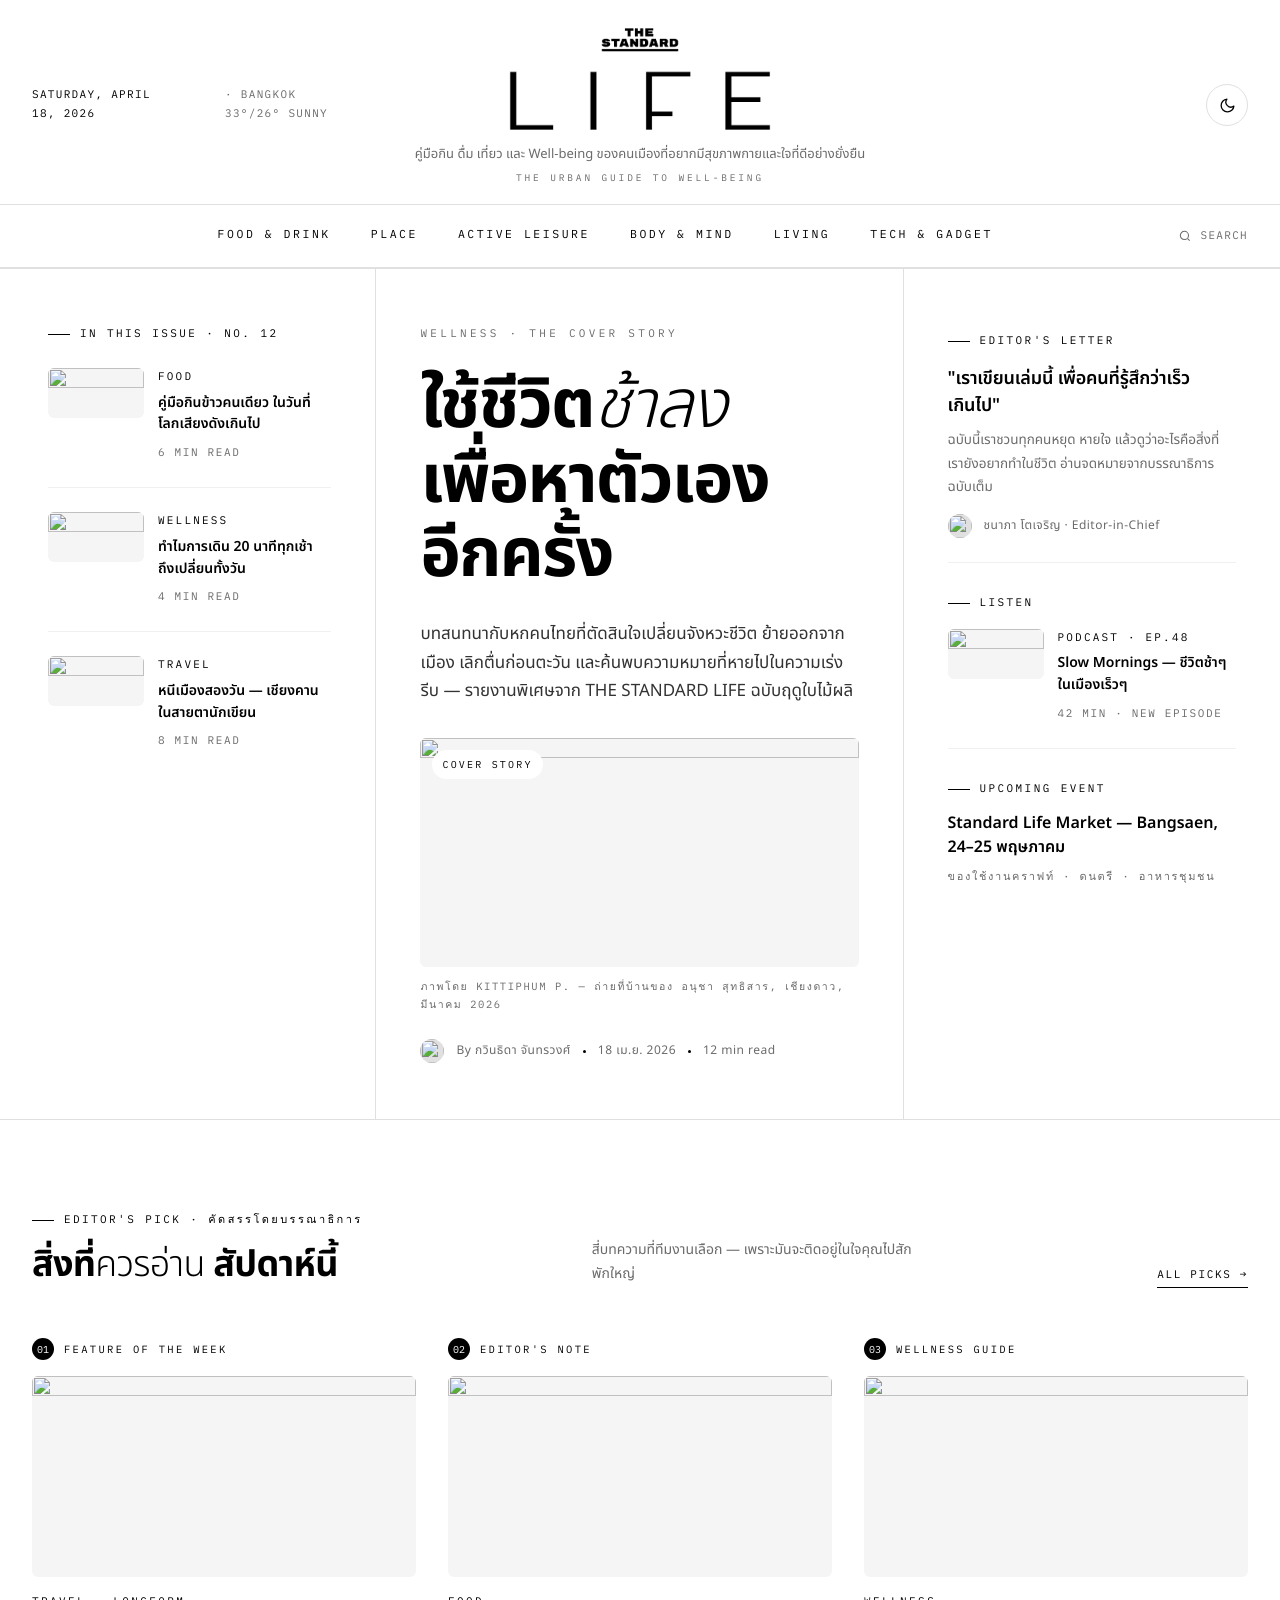
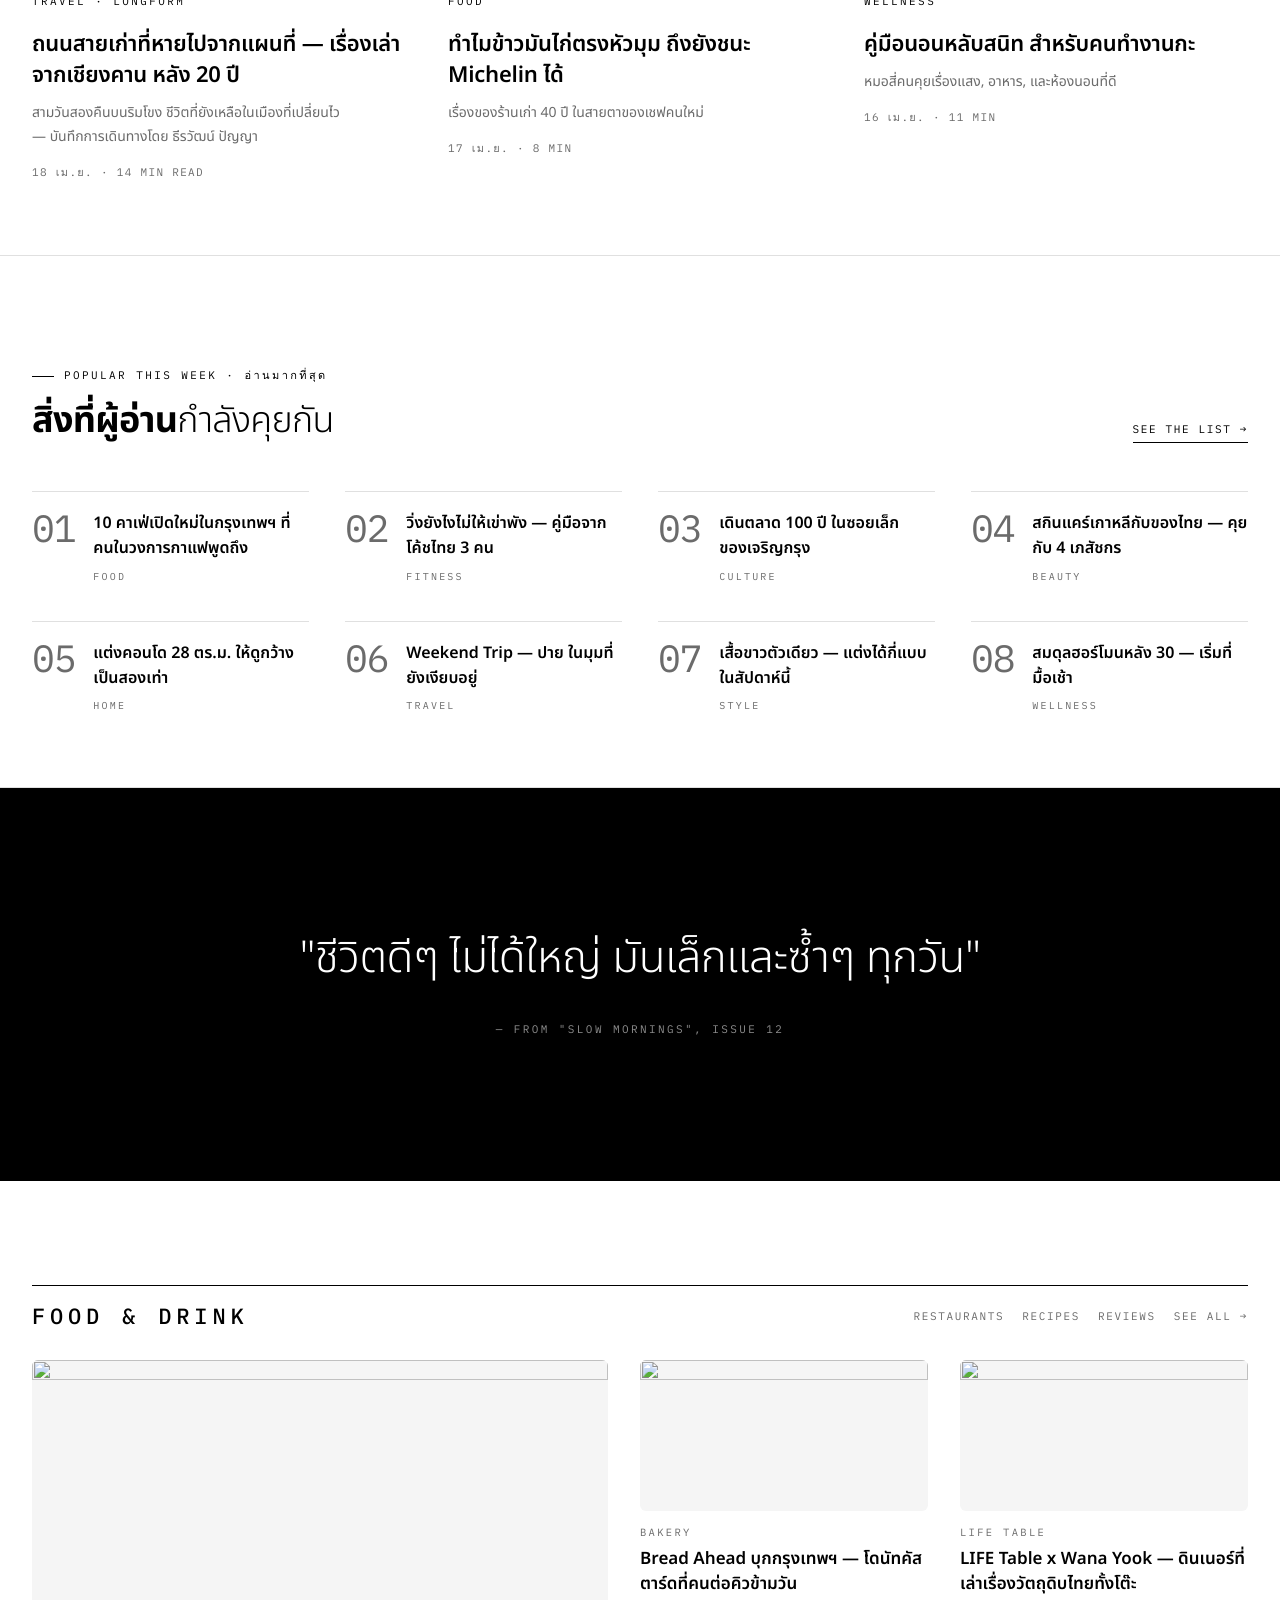
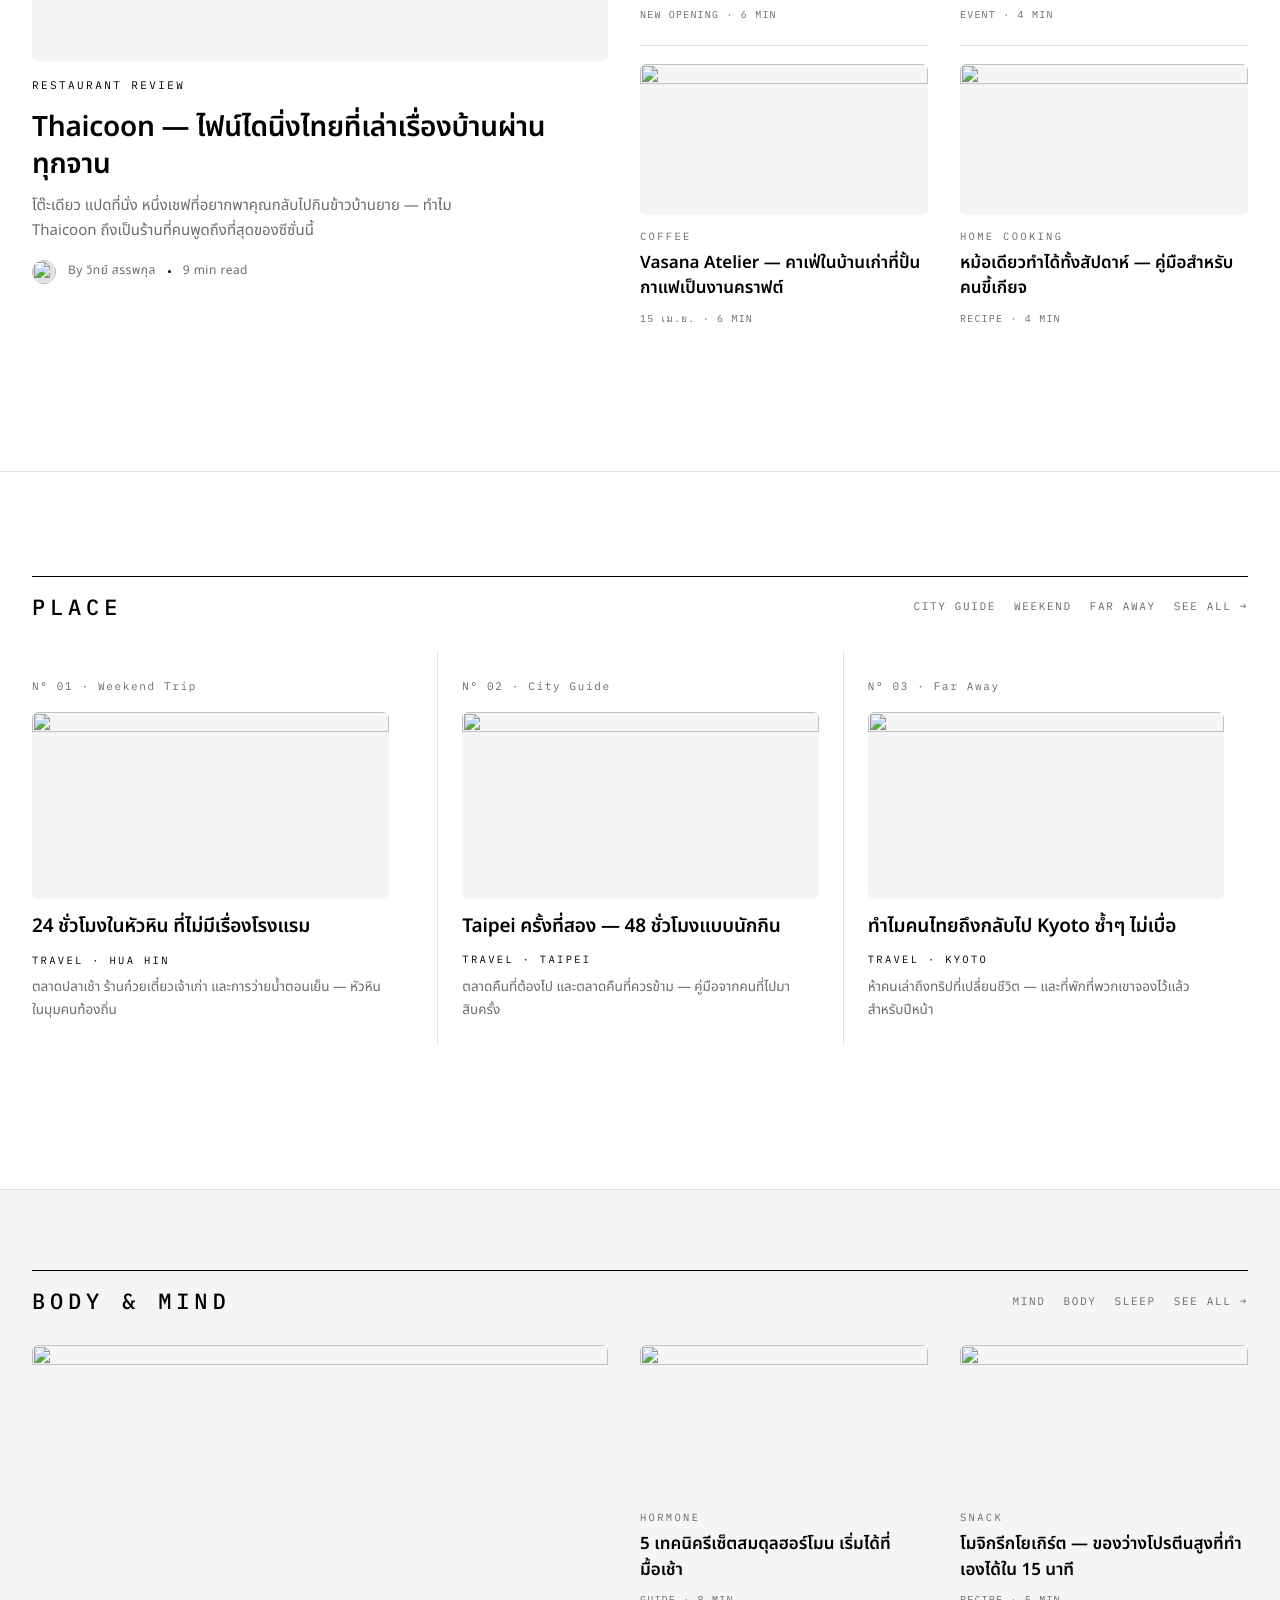
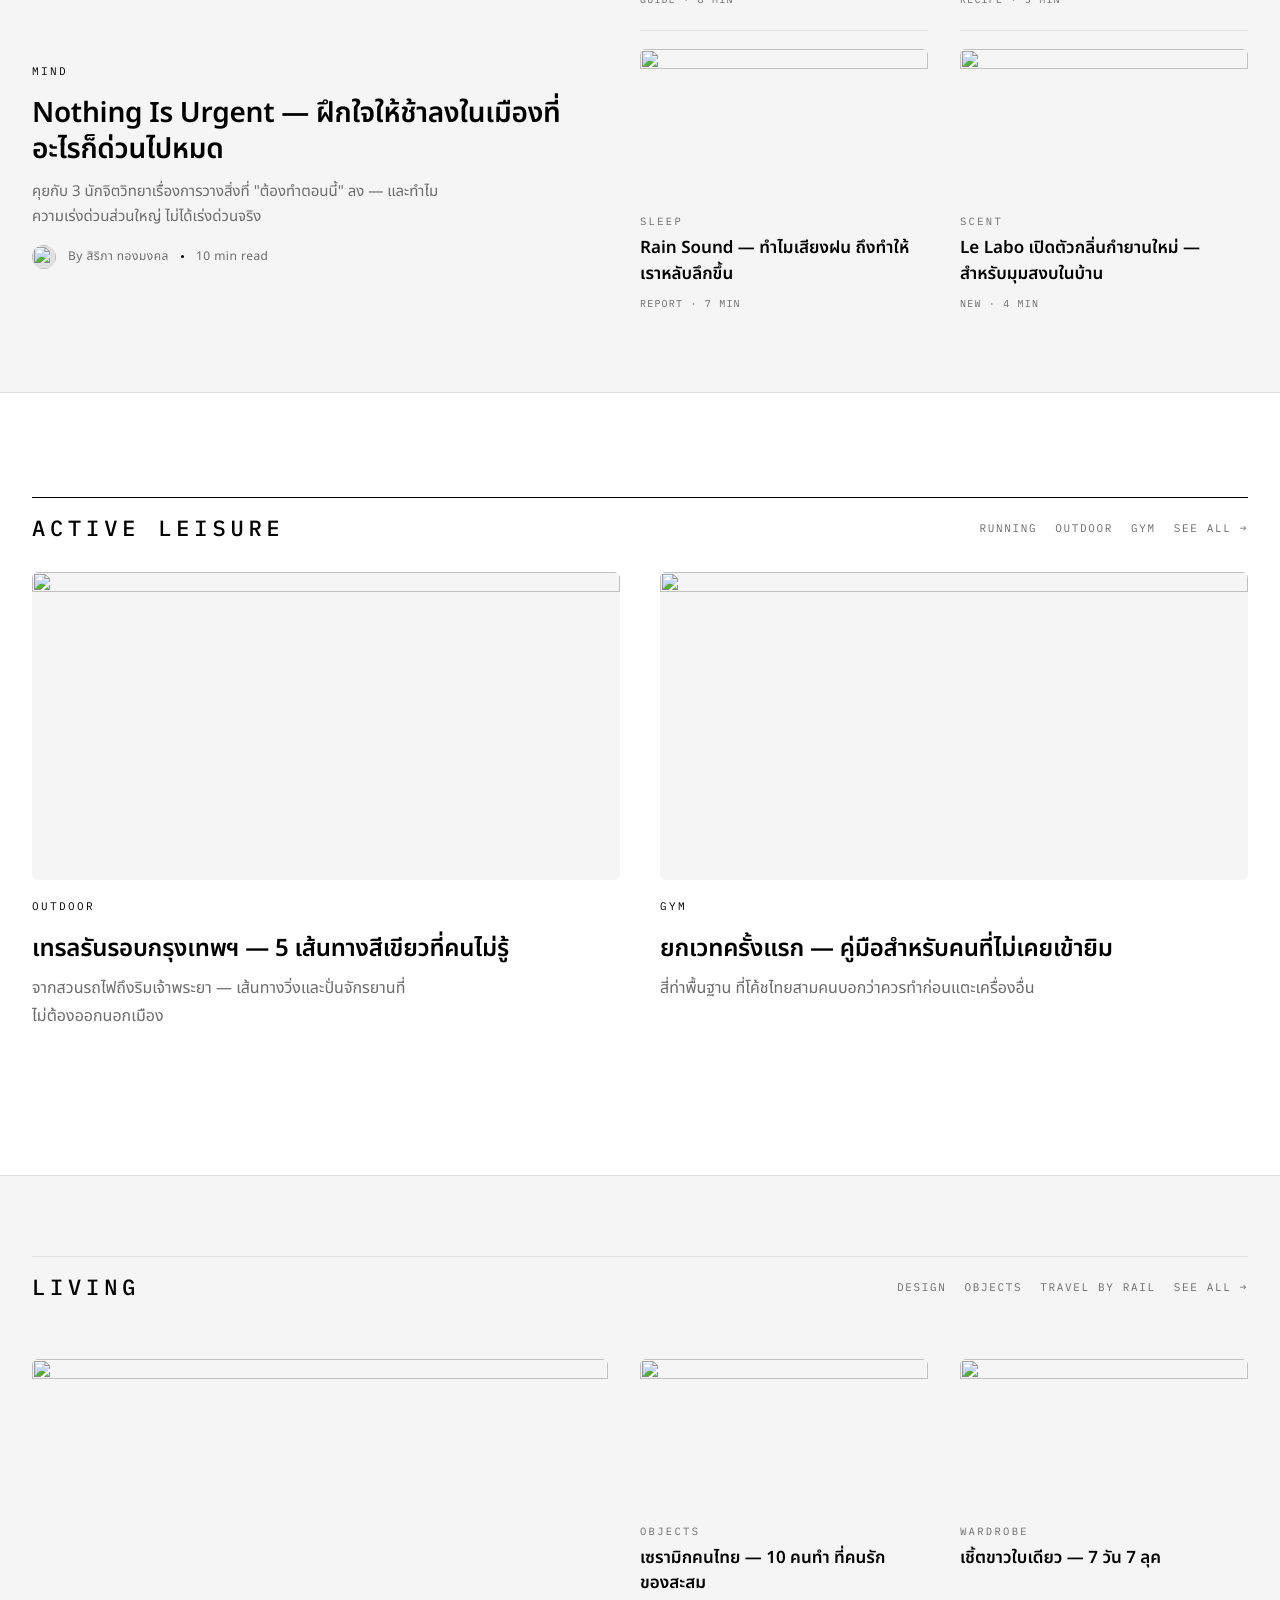
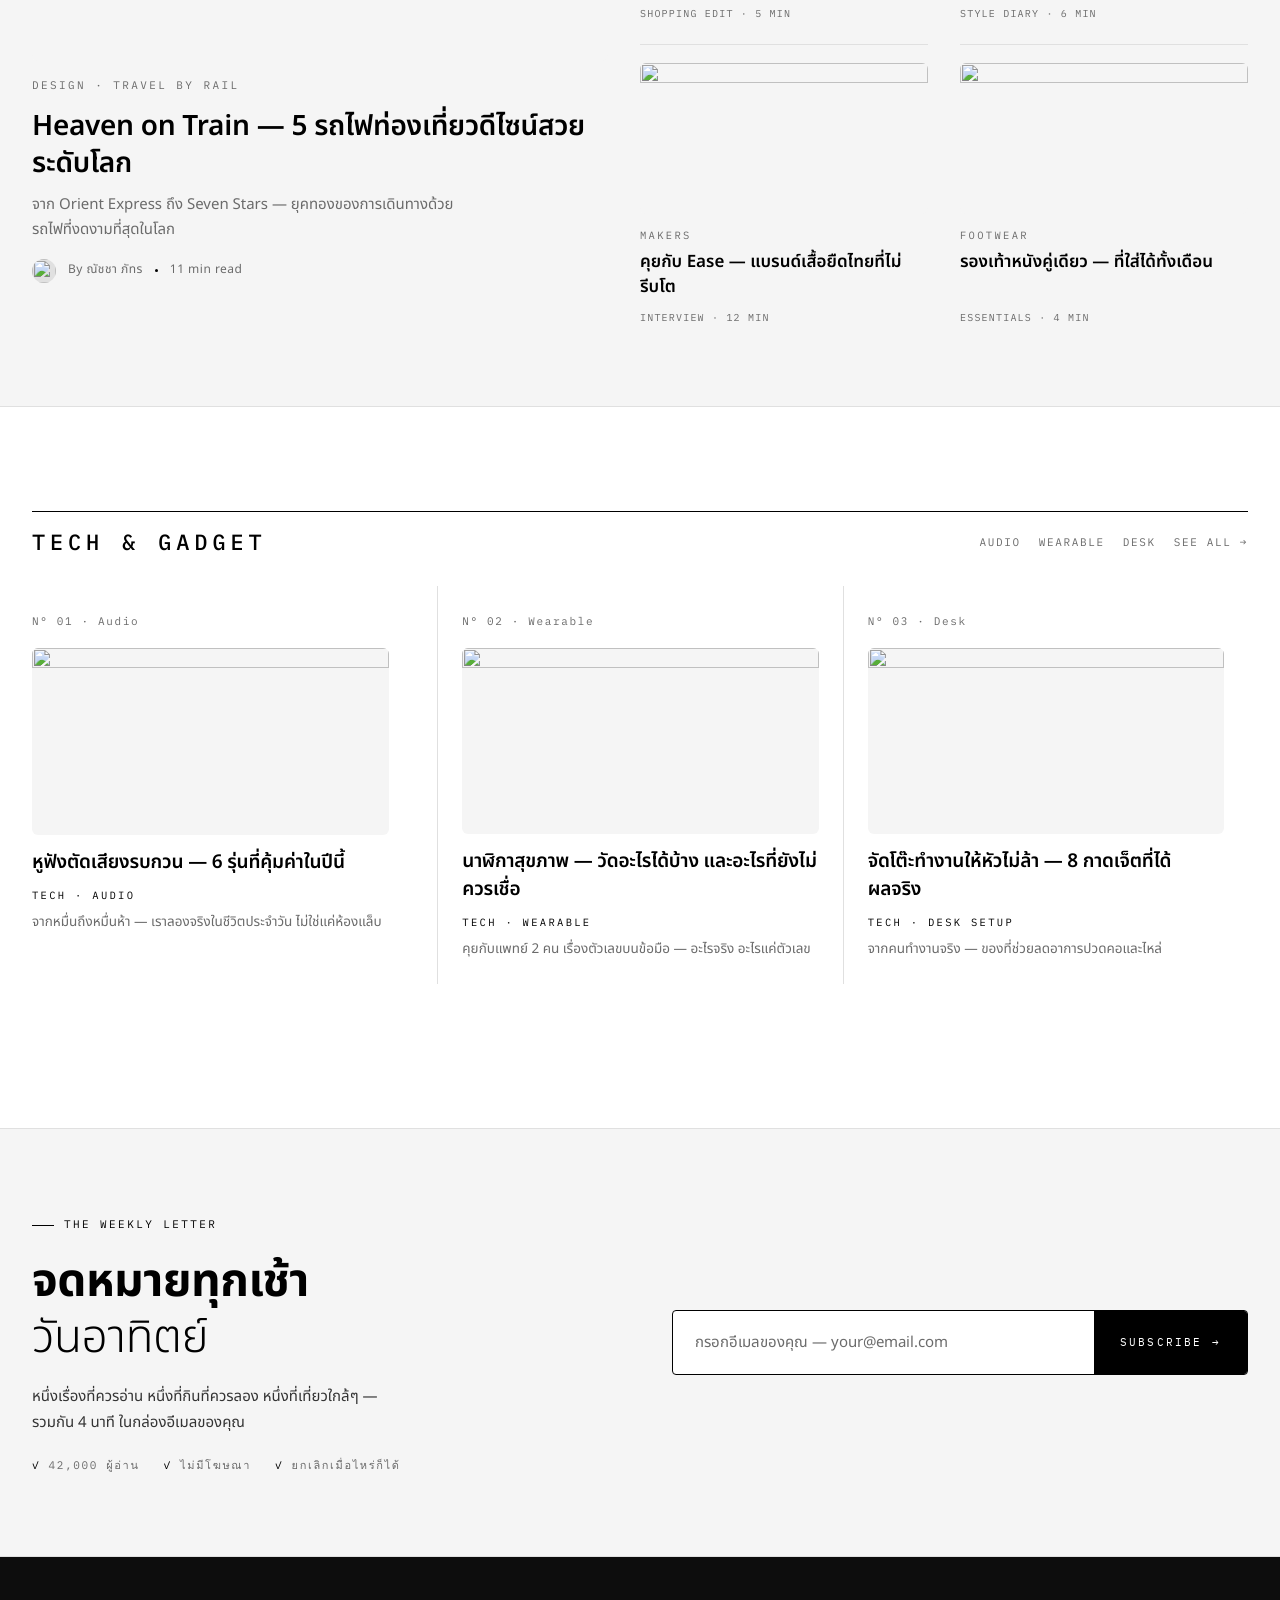
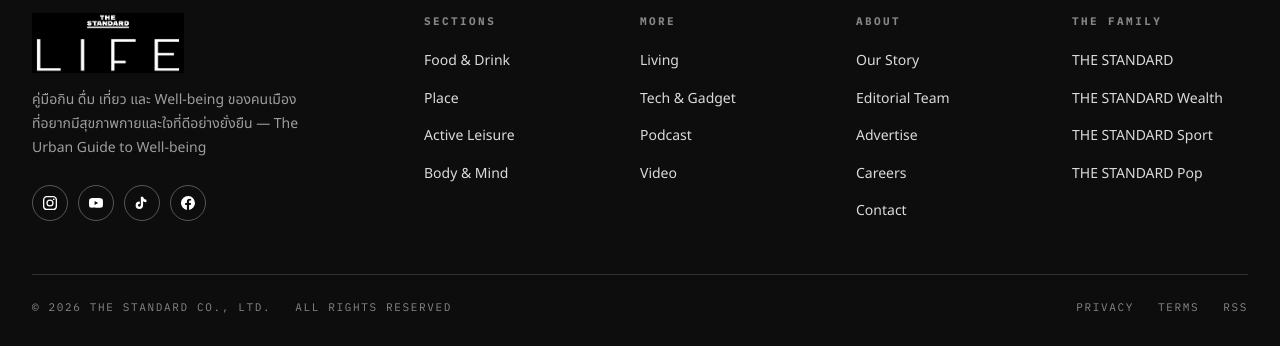
==== index.html @ 4f598ec7 "Fix LIVING section width: remove doubled horizontal padding The LIVING row is wrapped in .dark-row, " ====
<!doctype html>
<html lang="th">
<head>
<meta charset="utf-8" />
<title>THE STANDARD LIFE</title>
<meta name="viewport" content="width=device-width, initial-scale=1" />
<meta name="color-scheme" content="light dark">
<link rel="preconnect" href="https://fonts.googleapis.com">
<link rel="preconnect" href="https://fonts.gstatic.com" crossorigin>
<link href="https://fonts.googleapis.com/css2?family=Fraunces:ital,opsz,wght@0,9..144,300..900;1,9..144,300..900&family=Noto+Serif+Thai:wght@300;400;500;600;700&family=Noto+Sans+Thai:wght@300;400;500;600;700&family=IBM+Plex+Mono:wght@400;500&display=swap" rel="stylesheet">
<style>
  :root{
    --ink:#000000;
    --paper:#ffffff;
    --cream:#f5f5f5;
    --stone:#ebebeb;
    --muted:#6b6b6b;
    --body:#333333;
    --line:#e0e0e0;
    --line-soft:#f0f0f0;
    --line-strong:#000000;
    --accent:#000000;
    --inverse-bg:#000000;
    --inverse-fg:#ffffff;
    --dark-section-bg:#0d0d0d;
    --dark-section-fg:#f5f5f5;
    --hot:#cc3b18;
    --r:6px;
    --cover: 1200 / 628;
    --serif:'Fraunces','Georgia',serif;
    --serif-th:'Noto Serif Thai','Georgia',serif;
    --sans:'Noto Sans Thai',system-ui,-apple-system,sans-serif;
    --mono:'IBM Plex Mono',ui-monospace,monospace;
  }
  html[data-theme="dark"]{
    --ink:#f5f5f5;
    --paper:#0a0a0a;
    --cream:#141414;
    --stone:#1e1e1e;
    --muted:#888888;
    --body:#cccccc;
    --line:#242424;
    --line-soft:#1a1a1a;
    --line-strong:#f5f5f5;
    --accent:#f5f5f5;
    --inverse-bg:#f5f5f5;
    --inverse-fg:#0a0a0a;
    --dark-section-bg:#141414;
    --dark-section-fg:#f5f5f5;
  }
  *{box-sizing:border-box; margin:0; padding:0;}
  html,body{background:var(--paper); color:var(--ink); font-family:var(--sans); font-size:16px; line-height:1.72; -webkit-font-smoothing:antialiased; text-rendering:geometricPrecision; text-wrap:pretty;}
  img{display:block; max-width:100%;}
  a{color:inherit; text-decoration:none;}
  button{font:inherit; background:none; border:0; cursor:pointer; color:inherit;}

  .wrap{max-width:1400px; margin:0 auto; padding:0 40px;}

  /* ---------- TICKER (hidden in minimal mode) ---------- */
  .ticker{display:none;}
  .ticker-inner{display:flex; gap:48px; padding:10px 40px; white-space:nowrap; animation:tick 50s linear infinite; width:max-content;}
  .ticker-inner span{display:inline-flex; gap:12px; align-items:center;}
  .ticker-inner span::before{content:""; width:4px; height:4px; background:var(--inverse-fg); border-radius:50%; display:inline-block;}
  .ticker-inner .live::before{background:var(--hot); box-shadow:0 0 0 3px rgba(230,68,21,.25);}
  @keyframes tick{ to{ transform:translateX(-50%);} }

  /* ---------- MASTHEAD ---------- */
  .masthead{border-bottom:1px solid var(--line); position:relative;}
  .masthead-top{display:grid; grid-template-columns:1fr auto 1fr; align-items:center; padding:28px 48px 22px; gap:24px;}
  .mh-left, .mh-right{display:flex; align-items:center; gap:20px;}
  .mh-right{justify-content:flex-end;}
  .mh-date{font-family:var(--mono); font-size:11px; letter-spacing:.12em; text-transform:uppercase; color:var(--ink);}
  .mh-weather{font-family:var(--mono); font-size:11px; letter-spacing:.12em; text-transform:uppercase; color:var(--muted);}
  .pill-sub{border:1px solid var(--ink); padding:6px 14px; font-family:var(--mono); font-size:11px; letter-spacing:.14em; text-transform:uppercase; border-radius:999px; background:var(--ink); color:var(--paper);}
  .mh-link{font-family:var(--mono); font-size:11px; letter-spacing:.12em; text-transform:uppercase;}

  /* theme toggle */
  .theme-toggle{flex:none; width:42px; height:42px; border:1px solid var(--line); border-radius:50%; display:inline-grid; place-items:center; background:transparent; color:var(--ink); cursor:pointer; transition:background .2s, color .2s, border-color .2s;}
  .theme-toggle:hover{background:var(--ink); color:var(--paper); border-color:var(--ink);}
  .theme-toggle svg{width:17px; height:17px;}
  .theme-toggle .sun{display:none;}
  html[data-theme="dark"] .theme-toggle .sun{display:block;}
  html[data-theme="dark"] .theme-toggle .moon{display:none;}

  /* hamburger (mobile) */
  .hamburger{display:none; flex:none; width:42px; height:42px; border:1px solid var(--line); border-radius:50%; place-items:center; background:transparent; color:var(--ink); cursor:pointer;}
  .hamburger svg{width:18px; height:18px;}
  .nav-hamburger-wrap{display:none;}

  /* ---------- BRAND WORDMARK ---------- */
  .logo{display:flex; flex-direction:column; align-items:center; gap:0; line-height:1; color:var(--ink);}
  .logo-img{height:clamp(72px, 9vw, 110px); width:auto; display:block;}
  html[data-theme="dark"] .logo-img{filter:invert(1);}
  .logo-sub{text-align:center; margin-top:10px; max-width:50ch;}
  .logo-sub .th{font-family:var(--sans); font-weight:400; font-size:13px; line-height:1.6; color:var(--muted); display:block;}
  .logo-sub .en{font-family:var(--mono); font-size:9.5px; letter-spacing:.3em; text-transform:uppercase; color:var(--muted); display:block; margin-top:5px;}

  /* nav */
  .nav{display:flex; justify-content:center; align-items:stretch; border-top:1px solid var(--line); border-bottom:1px solid var(--line); padding:0 48px; overflow-x:auto; scrollbar-width:none; position:sticky; top:0; z-index:100; background:var(--paper); backdrop-filter:blur(12px); -webkit-backdrop-filter:blur(12px); transition:box-shadow .25s;}
  .nav.scrolled{box-shadow:0 2px 16px rgba(0,0,0,.07);}
  .nav::-webkit-scrollbar{display:none;}
  .nav ul{list-style:none; display:flex; gap:0; justify-content:center; flex:1;}
  .nav li a{display:block; padding:20px 20px; font-family:var(--mono); font-weight:400; font-size:11.5px; letter-spacing:.22em; text-transform:uppercase; position:relative; white-space:nowrap; transition:opacity .2s; border-bottom:2px solid transparent;}
  .nav li a:hover{opacity:.5; border-bottom-color:var(--ink);}
  .nav-meta{display:flex; align-items:center; gap:18px; color:var(--muted); font-family:var(--mono); font-size:11px; letter-spacing:.12em; text-transform:uppercase; white-space:nowrap;}
  .nav-meta .search{display:inline-flex; align-items:center; gap:8px; cursor:pointer;}
  .nav-meta .search svg{width:14px; height:14px;}

  /* ---------- KICKER (section label) ---------- */
  .kicker{font-family:var(--mono); font-size:11px; letter-spacing:.22em; text-transform:uppercase; color:var(--ink); display:inline-flex; align-items:center; gap:10px;}
  .kicker::before{content:""; width:22px; height:1px; background:var(--ink);}
  .kicker.no-line::before{display:none;}

  .eyebrow{font-family:var(--mono); font-size:11px; letter-spacing:.2em; text-transform:uppercase; color:var(--ink);}

  /* ---------- HERO ---------- */
  .hero{display:grid; grid-template-columns: 1fr 1.4fr 1fr; gap:0; border-bottom:1px solid var(--line);}
  .hero > *{padding:56px 44px; border-right:1px solid var(--line);}
  .hero > *:last-child{border-right:0;}
  .hero > *:first-child{padding-left:48px;}

  .hero-side{display:flex; flex-direction:column; gap:24px;}
  .hero-side h4{font-family:var(--sans); font-weight:700; font-size:18px; line-height:1.45; letter-spacing:-.01em;}
  .hero-side h4 a:hover{ text-decoration:underline; text-decoration-thickness:1px; text-underline-offset:4px;}
  .hero-side .meta{font-family:var(--mono); font-size:11px; letter-spacing:.15em; text-transform:uppercase; color:var(--muted);}
  .hero-side .small-card{display:grid; grid-template-columns:96px 1fr; gap:14px; align-items:flex-start;}
  .hero-side .small-card img{width:96px; aspect-ratio:var(--cover); object-fit:cover; background:var(--cream); filter:grayscale(.05); border-radius:var(--r);}
  .hero-side .small-card > div{display:flex; flex-direction:column;}
  .hero-side .small-card h5{font-family:var(--sans); font-weight:600; font-size:14px; line-height:1.55;}
  .hero-side hr{border:0; border-top:1px solid var(--line-soft); margin:0;}

  .hero-main{display:flex; flex-direction:column; gap:26px;}
  .hero-main .cat{font-family:var(--mono); font-size:11px; letter-spacing:.3em; text-transform:uppercase; color:var(--muted);}
  .hero-main h1{
    font-family:var(--sans); font-weight:700; font-size:clamp(44px,5.5vw,68px); line-height:1.1; letter-spacing:-.025em;
  }
  .hero-main h1 em{font-style:italic; font-weight:300;}
  .hero-main .dek{font-family:var(--sans); font-size:17px; line-height:1.68; color:var(--body); max-width:50ch;}
  .hero-main figure{margin-top:6px;}
  .hero-main figure img{aspect-ratio:var(--cover); object-fit:contain; width:100%; background:var(--cream); border-radius:var(--r);}
  .hero-main figcaption{font-family:var(--mono); font-size:10.5px; letter-spacing:.15em; text-transform:uppercase; color:var(--muted); margin-top:10px;}
  .byline{display:flex; align-items:center; gap:12px; font-family:var(--sans); font-size:12px; letter-spacing:.04em; text-transform:none; color:var(--muted); flex-wrap:wrap;}
  .byline .avatar{width:24px; height:24px; border-radius:50%; background:var(--line); object-fit:cover;}
  .byline .dot{width:3px; height:3px; background:var(--ink); border-radius:50%;}

  /* ---------- SECTION HEADER ---------- */
  .section{padding:104px 0 72px; border-bottom:1px solid var(--line);}
  .section-head{display:flex; align-items:flex-end; justify-content:space-between; padding:0 48px; margin-bottom:48px; gap:40px;}
  .section-head .title{font-family:var(--sans); font-weight:700; font-size:36px; letter-spacing:-.02em; line-height:1.15;}
  .section-head .title em{font-style:normal; font-weight:300;}
  .section-head .lede{max-width:42ch; font-size:14px; color:var(--muted);}
  .section-head .more{font-family:var(--mono); font-size:11px; letter-spacing:.15em; text-transform:uppercase; border-bottom:1px solid var(--ink); padding-bottom:2px; align-self:flex-end; color:var(--ink);}

  /* ---------- EDITOR'S PICK ---------- */
  .pick{display:grid; grid-template-columns: 1fr 1fr 1fr; gap:48px; padding:0 48px;}
  .pick-card h3{font-family:var(--sans); font-weight:600; font-size:22px; line-height:1.4; letter-spacing:-.01em; margin-top:18px;}
  .pick-card .cat{font-family:var(--mono); font-size:11px; letter-spacing:.22em; text-transform:uppercase; color:var(--ink);}
  .pick-card p{color:var(--muted); font-size:14px; margin-top:10px; max-width:40ch;}
  .pick-card .meta{margin-top:14px; font-family:var(--mono); font-size:11px; letter-spacing:.12em; text-transform:uppercase; color:var(--muted);}
  .pick-card img{aspect-ratio:var(--cover); object-fit:contain; width:100%; background:var(--cream); border-radius:var(--r);}
  .pick-card.feature img{aspect-ratio:var(--cover); object-fit:contain; background:var(--cream);}
  .pick-badge{display:inline-flex; gap:10px; align-items:center; font-family:var(--mono); font-size:10.5px; letter-spacing:.22em; text-transform:uppercase; margin-bottom:16px; color:var(--ink);}
  .pick-badge .n{display:inline-grid; place-items:center; width:22px; height:22px; background:var(--ink); color:var(--paper); border-radius:50%; font-size:10px; letter-spacing:0;}

  /* ---------- POPULAR THIS WEEK ---------- */
  .popular{padding:0 48px; display:grid; grid-template-columns: repeat(4, 1fr); gap:36px 36px;}
  .pop-item{display:flex; gap:18px; align-items:flex-start; border-top:1px solid var(--line); padding-top:20px;}
  .pop-item .num{font-family:var(--mono); font-weight:400; font-size:38px; line-height:.9; letter-spacing:-.03em; color:var(--muted);}
  .pop-item h4{font-family:var(--sans); font-weight:600; font-size:16px; line-height:1.55;}
  .pop-item .cat{font-family:var(--mono); font-size:10px; letter-spacing:.22em; text-transform:uppercase; color:var(--muted); display:block; margin-top:6px;}

  /* ---------- BIG QUOTE — the single bold black moment ---------- */
  .quote{padding:140px 40px; text-align:center; background:var(--ink); color:var(--paper); border-bottom:1px solid var(--ink);}
  .quote blockquote{font-family:var(--sans); font-style:normal; font-weight:300; font-size:clamp(26px,3.8vw,44px); line-height:1.4; letter-spacing:-.01em; max-width:28ch; margin:0 auto; color:var(--paper);}
  .quote blockquote::before, .quote blockquote::after{content:'"'; color:var(--paper);}
  .quote cite{display:block; margin-top:32px; font-family:var(--mono); font-size:11px; letter-spacing:.22em; text-transform:uppercase; font-style:normal; color:var(--paper); opacity:.55;}

  /* ---------- CATEGORY ROW ---------- */
  .cat-row{padding:0 48px; margin-bottom:72px;}
  .cat-row-head{display:flex; align-items:center; justify-content:space-between; border-top:1.5px solid var(--ink); padding:20px 0 32px; gap:20px; flex-wrap:wrap;}
  .cat-row-head h2{font-family:var(--mono); font-weight:500; font-size:clamp(16px,2vw,22px); letter-spacing:.22em; line-height:1; color:var(--ink); text-transform:uppercase;}
  .cat-row-head h2 em{font-style:italic; font-weight:300;}
  .cat-row-head .cat-sub{display:flex; align-items:center; gap:18px; flex-wrap:wrap;}
  .cat-row-head .cat-sub a{font-family:var(--mono); font-size:11px; letter-spacing:.15em; text-transform:uppercase; color:var(--muted);}
  .cat-row-head .cat-sub a:hover{color:var(--ink);}

  .cat-grid{display:grid; grid-template-columns: 2fr 1fr 1fr; gap:32px; align-items:flex-start;}
  .cat-lead img{aspect-ratio:var(--cover); object-fit:contain; width:100%; background:var(--cream); border-radius:var(--r);}
  .cat-lead .cat{font-family:var(--mono); font-size:11px; letter-spacing:.22em; text-transform:uppercase; margin-top:16px; display:block;}
  .cat-lead h3{font-family:var(--sans); font-weight:600; font-size:28px; line-height:1.3; letter-spacing:-.01em; margin-top:14px;}
  .cat-lead p{font-family:var(--sans); font-size:15px; line-height:1.68; color:var(--muted); margin-top:10px; max-width:52ch;}
  .cat-lead .byline{margin-top:16px;}

  .cat-stack{display:flex; flex-direction:column; gap:22px;}
  .cat-stack .card{border-top:1px solid var(--line); padding-top:18px;}
  .cat-stack .card:first-child{border-top:0; padding-top:0;}
  .cat-stack img{aspect-ratio:var(--cover); object-fit:contain; width:100%; background:var(--cream); border-radius:var(--r);}
  .cat-stack .cat{font-family:var(--mono); font-size:10.5px; letter-spacing:.22em; text-transform:uppercase; color:var(--muted); margin-top:12px; display:block;}
  .cat-stack h4{font-family:var(--sans); font-weight:600; font-size:17px; line-height:1.5; margin-top:6px; min-height:3em;}
  .cat-stack .meta{font-family:var(--mono); font-size:10px; letter-spacing:.12em; text-transform:uppercase; color:var(--muted); margin-top:8px;}

  /* alt row: list style, Monocle-like */
  .list-grid{display:grid; grid-template-columns: repeat(3, 1fr); gap:0;}
  .list-grid .li{padding:22px 24px; border-left:1px solid var(--line);}
  .list-grid .li:first-child{border-left:0; padding-left:0; padding-right:48px;}
  .list-grid .li .idx{font-family:var(--mono); font-size:11px; letter-spacing:.15em; color:var(--muted);}
  .list-grid .li img{aspect-ratio:var(--cover); object-fit:cover; width:100%; background:var(--cream); margin-top:12px; border-radius:var(--r);}
  .list-grid .li h4{font-family:var(--sans); font-weight:600; font-size:19px; line-height:1.45; margin-top:14px; letter-spacing:-.01em;}
  .list-grid .li .cat{display:block; margin-top:10px; font-family:var(--mono); font-size:10.5px; letter-spacing:.22em; text-transform:uppercase; color:var(--ink);}
  .list-grid .li p{color:var(--muted); font-size:13.5px; margin-top:8px;}

  /* duo row (BEAUTY) */
  .duo{display:grid; grid-template-columns: 1fr 1fr; gap:40px;}
  .duo .card img{aspect-ratio:var(--cover); object-fit:contain; width:100%; background:var(--cream); border-radius:var(--r);}
  .duo .card h3{font-family:var(--sans); font-weight:600; font-size:24px; line-height:1.38; margin-top:16px; letter-spacing:-.01em;}
  .duo .card .cat{font-family:var(--mono); font-size:11px; letter-spacing:.22em; text-transform:uppercase; display:block; margin-bottom:10px;}
  .duo .card p{color:var(--muted); margin-top:10px; max-width:42ch;}

  /* LIVING row — softened to a calm tone (was inverted black) */
  .dark-row{background:var(--cream); color:var(--ink); padding:96px 0; border-bottom:1px solid var(--line);}
  .dark-row .cat-row-head{border-top:1px solid var(--line);}
  .dark-row .cat-row-head h2{color:var(--ink);}
  .dark-row .cat-row-head .cat-sub a{color:var(--muted);}
  .dark-row .cat-row-head .cat-sub a:hover{color:var(--ink);}
  .dark-row .cat-lead h3{color:var(--ink);}
  .dark-row p, .dark-row .cat, .dark-row .meta{color:var(--muted);}
  .dark-row .cat-stack .card{border-top-color:var(--line);}
  .dark-row .cat-stack h4{color:var(--ink);}
  .dark-row .byline .avatar{background:var(--line);}

  /* guide strip (CITY GUIDE inside TRAVEL-ish feel) */
  .guide{padding:0 40px;}
  .guide-head{display:flex; justify-content:space-between; align-items:baseline; margin-bottom:20px;}
  .guide-head h3{font-family:var(--sans); font-weight:700; font-size:22px; letter-spacing:-.01em;}
  .guide-grid{display:grid; grid-template-columns:repeat(4,1fr); gap:24px;}
  .guide-card{position:relative; overflow:hidden;}
  .guide-card img{aspect-ratio:var(--cover); object-fit:contain; width:100%; background:var(--cream); border-radius:var(--r);}
  .guide-card .meta{display:flex; justify-content:space-between; align-items:flex-end; margin-top:12px;}
  .guide-card .meta .name{font-family:var(--serif); font-weight:500; font-size:20px; letter-spacing:-.01em;}
  .guide-card .meta .n{font-family:var(--mono); font-size:11px; letter-spacing:.22em;}
  .guide-card .sub{font-family:var(--mono); font-size:10.5px; letter-spacing:.22em; text-transform:uppercase; color:var(--muted); margin-top:4px; display:block;}
  .guide-card .meta .name{color:var(--ink);}

  /* ---------- NEWSLETTER ---------- */
  .newsletter{padding:120px 48px; background:var(--cream); color:var(--ink); display:grid; grid-template-columns:1fr 1fr; gap:64px; align-items:center; border-bottom:1px solid var(--line);}
  .newsletter h2{font-family:var(--sans); font-weight:700; font-size:clamp(30px,4.2vw,46px); line-height:1.2; letter-spacing:-.01em;}
  .newsletter h2 em{font-style:normal; font-weight:300;}
  .newsletter p{color:var(--body); margin-top:18px; max-width:42ch; font-size:15px;}
  .newsletter form{display:flex; border:1.5px solid var(--ink); background:var(--paper); border-radius:4px; overflow:hidden;}
  .newsletter input{flex:1; min-width:0; padding:20px 22px; border:0; font-family:var(--sans); font-size:15px; background:transparent; outline:none; color:var(--ink);}
  .newsletter input::placeholder{color:var(--muted);}
  .newsletter button{background:var(--ink); color:var(--paper); padding:0 26px; font-family:var(--mono); font-size:11px; letter-spacing:.2em; text-transform:uppercase; white-space:nowrap;}
  .newsletter .mini{display:flex; gap:24px; margin-top:22px; font-family:var(--mono); font-size:11px; letter-spacing:.15em; text-transform:uppercase; color:var(--muted); flex-wrap:wrap;}
  .newsletter .mini span::before{content:"✓ "; color:var(--ink);}

  /* ---------- FOOTER ---------- */
  footer{background:var(--dark-section-bg); color:var(--dark-section-fg); padding:64px 40px 32px;}
  .foot-top{display:grid; grid-template-columns: 2fr 1fr 1fr 1fr 1fr; gap:40px; padding-bottom:48px; border-bottom:1px solid rgba(255,255,255,.15);}
  .foot-top h5{font-family:var(--mono); font-size:11px; letter-spacing:.22em; text-transform:uppercase; margin-bottom:16px; color:rgba(255,255,255,.5);}
  .foot-top ul{list-style:none; display:flex; flex-direction:column; gap:10px;}
  .foot-top a{font-family:var(--sans); font-size:14px; color:rgba(255,255,255,.85);}
  .foot-top a:hover{color:#fff; text-decoration:underline;}
  .foot-brand .logo-lg{display:flex; align-items:baseline; gap:10px; line-height:1;}
  .foot-brand .logo-lg .ts-the{font-family:var(--mono); font-weight:400; font-size:11px; letter-spacing:.18em; opacity:.7;}
  .foot-brand .logo-lg .ts-standard{font-family:var(--mono); font-weight:500; font-size:13px; letter-spacing:.08em;}
  .foot-brand .logo-lg .ts-life{font-family:var(--serif); font-weight:300; font-size:30px; letter-spacing:.1em; font-style:italic; font-variation-settings:"opsz" 144,"SOFT" 60,"WONK" 0;}
  .foot-brand p{color:rgba(255,255,255,.6); margin-top:16px; max-width:34ch; font-size:14px;}
  .foot-brand .socials{display:flex; gap:10px; margin-top:24px;}
  .foot-brand .socials a{width:36px; height:36px; border:1px solid rgba(255,255,255,.3); display:grid; place-items:center; border-radius:50%;}
  .foot-brand .socials svg{width:14px; height:14px; fill:#fff;}
  .foot-bottom{display:flex; justify-content:space-between; padding-top:24px; font-family:var(--mono); font-size:11px; letter-spacing:.15em; text-transform:uppercase; color:rgba(255,255,255,.5); flex-wrap:wrap; gap:16px;}
  .foot-bottom .l{display:flex; gap:24px; flex-wrap:wrap;}

  /* rules lines */
  .rule{height:1px; background:var(--line);}
  .rule-double{border-top:1px solid #000; border-bottom:1px solid #000; height:5px;}

  /* image treatments */
  .img-frame{position:relative;}
  .img-frame .tag{position:absolute; top:12px; left:12px; background:var(--paper); color:var(--ink); font-family:var(--mono); font-size:10px; letter-spacing:.22em; text-transform:uppercase; padding:6px 10px; border-radius:999px;}
  .img-frame .tag.dark{background:var(--ink); color:var(--paper);}

  /* ---------- RESPONSIVE ---------- */

  /* ── 1280px: wide tablet / small laptop ── */
  @media (max-width: 1280px){
    .masthead-top{padding:24px 32px 18px;}
    .nav{padding:0 32px;}
    .section-head{padding:0 32px;}
    .popular{padding:0 32px;}
    .pick{padding:0 32px; gap:32px;}
    .cat-row{padding:0 32px;}
    .newsletter{padding:80px 32px;}
    footer{padding:56px 32px 28px;}
    .dark-row{padding:80px 0;}
  }

  /* ── 1100px: tablet landscape ── */
  @media (max-width: 1100px){
    .hero{grid-template-columns: 1fr 1fr;}
    .hero > *:nth-child(3){display:none;}
    .hero > *:first-child{padding-left:32px;}
    .pick{grid-template-columns: 1.4fr 1fr; gap:28px;}
    .pick-card:nth-child(3){grid-column: span 2; display:grid; grid-template-columns: 1fr 2fr; gap:24px; align-items:flex-start;}
    .pick-card:nth-child(3) h3{margin-top:0;}
    .popular{grid-template-columns: repeat(2, 1fr);}
    .cat-grid{grid-template-columns: 1fr 1fr; gap:28px;}
    .cat-lead{grid-column: span 2;}
    .guide-grid{grid-template-columns: repeat(2, 1fr);}
    .foot-top{grid-template-columns: 1fr 1fr 1fr;}
    .foot-brand{grid-column: span 3;}
    .newsletter{grid-template-columns: 1fr 1fr; gap:40px;}
  }

  /* ── 900px: small tablet ── */
  @media (max-width: 900px){
    .masthead-top{padding:18px 24px 14px;}
    .mh-left{gap:10px;}
    .mh-weather{display:none;}
    .hero{grid-template-columns: 1fr;}
    .hero > *{border-right:0; border-bottom:1px solid var(--line); padding:32px 24px;}
    .hero > *:last-child{border-bottom:0;}
    .hero > *:first-child{padding-left:24px;}
    .hero > *:nth-child(3){display:flex;}
    .hero-main h1{font-size:clamp(40px,6vw,56px);}
    .pick{grid-template-columns:1fr; gap:32px; padding:0 24px;}
    .pick-card:nth-child(3){grid-column:auto; display:block;}
    .pick-card:nth-child(3) h3{margin-top:16px;}
    .section-head{padding:0 24px;}
    .popular{grid-template-columns:repeat(2,1fr); padding:0 24px;}
    .cat-row{padding:0 24px;}
    .guide{padding:0 24px;}
    .dark-row{padding:64px 0;}
    .newsletter{grid-template-columns:1fr; padding:64px 24px; gap:28px;}
    .foot-top{grid-template-columns:1fr 1fr; gap:28px;}
    .foot-brand{grid-column:span 2;}
    footer{padding:48px 24px 24px;}
  }

  /* ── 760px: mobile ── */
  @media (max-width: 760px){
    body{font-size:15px;}

    /* masthead */
    .masthead-top{display:block; position:relative; padding:14px 16px 12px;}
    .masthead-top > div:first-child{display:none;} /* hide date col */
    .mh-left{display:none;}
    /* float the dark-mode toggle top-right so the logo can center in the full width */
    .mh-right{position:absolute; top:18px; right:16px; gap:10px;}
    .logo{align-items:center;}
    .logo-img{height:clamp(52px,12vw,72px);}
    .logo-sub .th{font-size:12px;}
    .logo-sub{text-align:center; padding:0 16px;}

    /* sticky nav → hamburger drawer */
    .nav{padding:0; flex-direction:column; align-items:stretch; overflow:visible; border-bottom:1px solid var(--line);}
    .nav ul{
      display:none;
      flex-direction:column;
      width:100%;
      background:var(--paper);
      border-top:1px solid var(--line);
      padding:8px 0;
    }
    .nav.open ul{display:flex;}
    .nav li a{padding:14px 20px; font-size:13px; letter-spacing:.1em; border-bottom:1px solid var(--line-soft); width:100%;}
    .nav li + li a{border-left:0;}
    .nav li:last-child a{border-bottom:0;}
    .nav-meta{padding:14px 20px; border-top:1px solid var(--line); display:none; width:100%;}
    .nav.open .nav-meta{display:flex;}
    .nav-meta .search-label{display:inline;}
    /* only the working nav hamburger shows; masthead one stays hidden */
    .nav-hamburger-wrap .hamburger{display:inline-grid;}
    .nav-hamburger-wrap{display:flex; align-items:center; justify-content:space-between; padding:0 16px; width:100%; min-height:52px;}
    .nav-hamburger-wrap .brand-hint{font-family:var(--mono); font-size:10.5px; letter-spacing:.18em; text-transform:uppercase; color:var(--muted);}

    /* hero */
    .hero > *{padding:24px 16px;}
    .hero-main h1{font-size:clamp(34px,9vw,46px);}
    .hero-main .dek{font-size:15px;}

    /* sections */
    .section{padding:48px 0 32px;}
    .section-head{flex-direction:column; align-items:flex-start; gap:12px; padding:0 16px; margin-bottom:20px;}
    .section-head .title{font-size:28px;}
    .section-head .lede{display:none;}
    .section-head .more{align-self:flex-start;}

    /* editor pick */
    .pick{grid-template-columns:1fr; padding:0 16px; gap:28px;}
    .pick-card h3{font-size:20px;}
    .pick-badge{font-size:9.5px;}

    /* popular */
    .popular{grid-template-columns:1fr; padding:0 16px; gap:0;}
    .pop-item{padding:14px 0;}
    .pop-item .num{font-size:32px;}
    .pop-item h4{font-size:16px;}

    /* pull quote */
    .quote{padding:56px 16px;}
    .quote blockquote{font-size:26px;}

    /* category rows */
    .cat-row{padding:0 16px; margin-bottom:32px;}
    .cat-row-head h2{font-size:22px;}
    .cat-row-head .cat-sub{gap:8px;}
    .cat-row-head .cat-sub a{font-size:10px;}
    .cat-grid{grid-template-columns:1fr;}
    .cat-lead{grid-column:auto;}
    .cat-lead h3{font-size:22px;}
    .cat-stack{gap:16px;}
    .list-grid{grid-template-columns:1fr;}
    .list-grid .li{border-left:0; border-top:1px solid var(--line); padding:20px 0;}
    .list-grid .li:first-child{border-top:0; padding-top:0; padding-right:0;}
    .list-grid .li h4{font-size:19px;}
    .duo{grid-template-columns:1fr; gap:28px;}
    .duo .card h3{font-size:22px;}
    .dark-row{padding:48px 0;}
    .guide{padding:0 16px;}
    .guide-grid{grid-template-columns:1fr 1fr; gap:14px;}

    /* newsletter */
    .newsletter{grid-template-columns:1fr; padding:52px 16px; gap:24px;}
    .newsletter h2{font-size:32px;}
    .newsletter form{flex-direction:column;}
    .newsletter input{padding:16px 18px;}
    .newsletter button{padding:16px 18px; text-align:center;}
    .newsletter .mini{flex-direction:column; gap:8px;}

    /* footer */
    footer{padding:44px 16px 20px;}
    .foot-top{grid-template-columns:1fr 1fr; gap:24px; padding-bottom:28px;}
    .foot-brand{grid-column:span 2;}
    .foot-bottom{flex-direction:column; gap:10px; font-size:10px;}
    .foot-bottom .l{gap:16px;}
  }

  /* ── 480px: narrow mobile ── */
  @media (max-width: 480px){
    .masthead-top{padding:12px 14px;}
    .hero-main h1{font-size:30px;}
    .guide-grid{grid-template-columns:1fr;}
    .foot-top{grid-template-columns:1fr;}
    .foot-brand{grid-column:auto;}
    .logo-sub .th{font-size:11.5px;}
    .popular{padding:0 14px;}
    .pick{padding:0 14px;}
    .cat-row{padding:0 14px;}
    .section-head{padding:0 14px;}
    .guide{padding:0 14px;}
    .newsletter{padding:44px 14px;}
    footer{padding:36px 14px 18px;}
  }
</style>
</head>
<body>

<!-- TICKER -->
<div class="ticker" aria-hidden="true">
  <div class="ticker-inner">
    <span class="live">Now reading — ใช้ชีวิตที่กรุงเทพฯ ผ่านร้านกาแฟ 12 ร้าน ที่ไม่ควรพลาด</span>
    <span>Spring Issue 12 · เม.ย. 2026</span>
    <span>Bangkok 33°C · Mostly Sunny</span>
    <span>Now playing — The Standard Podcast: Slow Mornings</span>
    <span>New in FOOD — 5 ร้าน Omakase ใต้หนึ่งพัน</span>
    <span class="live">Now reading — ใช้ชีวิตที่กรุงเทพฯ ผ่านร้านกาแฟ 12 ร้าน ที่ไม่ควรพลาด</span>
    <span>Spring Issue 12 · เม.ย. 2026</span>
    <span>Bangkok 33°C · Mostly Sunny</span>
    <span>Now playing — The Standard Podcast: Slow Mornings</span>
    <span>New in FOOD — 5 ร้าน Omakase ใต้หนึ่งพัน</span>
  </div>
</div>

<!-- MASTHEAD -->
<header class="masthead">
  <div class="masthead-top">
    <div class="mh-left">
      <span class="mh-date">Saturday, April 18, 2026</span>
      <span class="mh-weather">· Bangkok 33°/26° Sunny</span>
    </div>
    <div>
      <div class="logo">
        <img src="logo-tsl.png" alt="THE STANDARD LIFE" class="logo-img">
      </div>
      <div class="logo-sub">
        <span class="th">คู่มือกิน ดื่ม เที่ยว และ Well-being ของคนเมืองที่อยากมีสุขภาพกายและใจที่ดีอย่างยั่งยืน</span>
        <span class="en">The Urban Guide to Well-being</span>
      </div>
    </div>
    <div class="mh-right">
      <button class="theme-toggle" id="themeToggle" aria-label="Toggle dark mode" title="Toggle dark mode">
        <svg class="moon" viewBox="0 0 24 24" fill="none" stroke="currentColor" stroke-width="1.8" stroke-linecap="round" stroke-linejoin="round"><path d="M21 12.8A9 9 0 1 1 11.2 3a7 7 0 0 0 9.8 9.8z"/></svg>
        <svg class="sun" viewBox="0 0 24 24" fill="none" stroke="currentColor" stroke-width="1.8" stroke-linecap="round" stroke-linejoin="round"><circle cx="12" cy="12" r="4"/><path d="M12 2v2M12 20v2M4.93 4.93l1.41 1.41M17.66 17.66l1.41 1.41M2 12h2M20 12h2M4.93 19.07l1.41-1.41M17.66 6.34l1.41-1.41"/></svg>
      </button>
      <button class="hamburger" id="hamburger" aria-label="Menu">
        <svg viewBox="0 0 24 24" fill="none" stroke="currentColor" stroke-width="1.8" stroke-linecap="round"><path d="M4 7h16M4 12h16M4 17h16"/></svg>
      </button>
    </div>
  </div>
  <nav class="nav" id="mainNav">
    <div class="nav-hamburger-wrap">
      <span class="brand-hint">Menu</span>
      <button class="hamburger" id="navHamburger" aria-label="Menu" aria-expanded="false">
        <svg viewBox="0 0 24 24" fill="none" stroke="currentColor" stroke-width="1.8" stroke-linecap="round"><path d="M4 7h16M4 12h16M4 17h16"/></svg>
      </button>
    </div>
    <ul>
      <li><a href="#">Food &amp; Drink</a></li>
      <li><a href="#">Place</a></li>
      <li><a href="#">Active Leisure</a></li>
      <li><a href="#">Body &amp; Mind</a></li>
      <li><a href="#">Living</a></li>
      <li><a href="#">Tech &amp; Gadget</a></li>
    </ul>
    <div class="nav-meta">

      <span class="search">
        <svg viewBox="0 0 24 24" fill="none" stroke="currentColor" stroke-width="1.8"><circle cx="11" cy="11" r="7"/><path d="m20 20-3.5-3.5"/></svg>
        <span class="search-label">Search</span>
      </span>
    </div>
  </nav>
</header>

<!-- HERO -->
<section class="hero">
  <!-- LEFT: In this issue -->
  <aside class="hero-side">
    <div class="kicker">In this issue · No. 12</div>
    <div class="small-card">
      <img src="https://images.unsplash.com/photo-1556909114-f6e7ad7d3136?w=1200&h=628&fit=fillmax&fill=blur&q=85" alt="">
      <div>
        <span class="eyebrow">FOOD</span>
        <h5 style="margin-top:6px;">คู่มือกินข้าวคนเดียว ในวันที่โลกเสียงดังเกินไป</h5>
        <div class="meta" style="margin-top:8px; color:var(--muted);">6 min read</div>
      </div>
    </div>
    <hr>
    <div class="small-card">
      <img src="https://images.unsplash.com/photo-1505751172876-fa1923c5c528?w=1200&h=628&fit=fillmax&fill=blur&q=85" alt="">
      <div>
        <span class="eyebrow">WELLNESS</span>
        <h5 style="margin-top:6px;">ทำไมการเดิน 20 นาทีทุกเช้า ถึงเปลี่ยนทั้งวัน</h5>
        <div class="meta" style="margin-top:8px; color:var(--muted);">4 min read</div>
      </div>
    </div>
    <hr>
    <div class="small-card">
      <img src="https://images.unsplash.com/photo-1476231682828-37e571bc172f?w=1200&h=628&fit=fillmax&fill=blur&q=85" alt="">
      <div>
        <span class="eyebrow">TRAVEL</span>
        <h5 style="margin-top:6px;">หนีเมืองสองวัน — เชียงคาน ในสายตานักเขียน</h5>
        <div class="meta" style="margin-top:8px; color:var(--muted);">8 min read</div>
      </div>
    </div>
  </aside>

  <!-- CENTER: headline -->
  <article class="hero-main">
    <span class="cat">Wellness · The Cover Story</span>
    <h1>ใช้ชีวิต<em>ช้าลง</em><br>เพื่อหาตัวเอง<br>อีกครั้ง</h1>
    <p class="dek">บทสนทนากับหกคนไทยที่ตัดสินใจเปลี่ยนจังหวะชีวิต ย้ายออกจากเมือง เลิกตื่นก่อนตะวัน และค้นพบความหมายที่หายไปในความเร่งรีบ — รายงานพิเศษจาก THE STANDARD LIFE ฉบับฤดูใบไม้ผลิ</p>
    <figure class="img-frame">
      <span class="tag">Cover Story</span>
      <img src="https://images.unsplash.com/photo-1441974231531-c6227db76b6e?w=1200&h=628&fit=fillmax&fill=blur&q=85" alt="">
      <figcaption>ภาพโดย Kittiphum P. — ถ่ายที่บ้านของ อนุชา สุทธิสาร, เชียงดาว, มีนาคม 2026</figcaption>
    </figure>
    <div class="byline">
      <img class="avatar" src="https://images.unsplash.com/photo-1544005313-94ddf0286df2?w=80&q=80" alt="">
      <span>By กวินธิดา จันทรวงศ์</span>
      <span class="dot"></span>
      <span>18 เม.ย. 2026</span>
      <span class="dot"></span>
      <span>12 min read</span>
    </div>
  </article>

  <!-- RIGHT: Editor's letter + popular mini -->
  <aside class="hero-side">
    <div>
      <div class="kicker">Editor's Letter</div>
      <h4 style="margin-top:14px; font-size:18px; font-family:var(--sans); font-weight:600; line-height:1.5;">"เราเขียนเล่มนี้ เพื่อคนที่รู้สึกว่าเร็วเกินไป"</h4>
      <p style="color:var(--muted); font-size:13.5px; margin-top:10px;">ฉบับนี้เราชวนทุกคนหยุด หายใจ แล้วดูว่าอะไรคือสิ่งที่เรายังอยากทำในชีวิต อ่านจดหมายจากบรรณาธิการฉบับเต็ม</p>
      <div class="byline" style="margin-top:14px;">
        <img class="avatar" src="https://images.unsplash.com/photo-1494790108377-be9c29b29330?w=80&q=80" alt="">
        <span>ชนาภา โตเจริญ · Editor‑in‑Chief</span>
      </div>
    </div>
    <hr>
    <div>
      <div class="kicker">Listen</div>
      <div class="small-card" style="margin-top:14px;">
        <img src="https://images.unsplash.com/photo-1478737270239-2f02b77fc618?w=1200&h=628&fit=fillmax&fill=blur&q=85" alt="">
        <div>
          <span class="eyebrow" style="color:#000;">PODCAST · EP.48</span>
          <h5 style="margin-top:6px;">Slow Mornings — ชีวิตช้าๆ ในเมืองเร็วๆ</h5>
          <div class="meta" style="margin-top:8px; color:var(--muted);">42 min · New episode</div>
        </div>
      </div>
    </div>
    <hr>
    <div>
      <div class="kicker">Upcoming Event</div>
      <h5 style="font-family:var(--sans); font-size:16px; margin-top:12px; font-weight:600; line-height:1.5;">Standard Life Market — Bangsaen, 24–25 พฤษภาคม</h5>
      <div class="meta" style="margin-top:8px;">ของใช้งานคราฟท์ · ดนตรี · อาหารชุมชน</div>
    </div>
  </aside>
</section>

<!-- EDITOR'S PICK -->
<section class="section" style="padding-top:84px;">
  <div class="section-head">
    <div>
      <div class="kicker" style="margin-bottom:16px;">Editor's Pick · คัดสรรโดยบรรณาธิการ</div>
      <h2 class="title">สิ่งที่<em>ควรอ่าน</em> สัปดาห์นี้</h2>
    </div>
    <p class="lede">สี่บทความที่ทีมงานเลือก — เพราะมันจะติดอยู่ในใจคุณไปสักพักใหญ่</p>
    <a class="more" href="#">All Picks →</a>
  </div>

  <div class="pick">
    <div class="pick-card feature">
      <div class="pick-badge"><span class="n">01</span> FEATURE OF THE WEEK</div>
      <img src="https://images.unsplash.com/photo-1528360983277-13d401cdc186?w=1200&h=628&fit=fillmax&fill=blur&q=85" alt="">
      <span class="cat" style="margin-top:16px; display:block;">Travel · Longform</span>
      <h3>ถนนสายเก่าที่หายไปจากแผนที่ — เรื่องเล่าจากเชียงคาน หลัง 20 ปี</h3>
      <p>สามวันสองคืนบนริมโขง ชีวิตที่ยังเหลือในเมืองที่เปลี่ยนไว — บันทึกการเดินทางโดย ธีรวัฒน์ ปัญญา</p>
      <div class="meta">18 เม.ย. · 14 min read</div>
    </div>
    <div class="pick-card">
      <div class="pick-badge"><span class="n">02</span> EDITOR'S NOTE</div>
      <img src="https://images.unsplash.com/photo-1569050467447-ce54b3bbc37d?w=1200&h=628&fit=fillmax&fill=blur&q=85" alt="">
      <span class="cat" style="margin-top:16px; display:block;">Food</span>
      <h3>ทำไมข้าวมันไก่ตรงหัวมุม ถึงยังชนะ Michelin ได้</h3>
      <p>เรื่องของร้านเก่า 40 ปี ในสายตาของเชฟคนใหม่</p>
      <div class="meta">17 เม.ย. · 8 min</div>
    </div>
    <div class="pick-card">
      <div class="pick-badge"><span class="n">03</span> WELLNESS GUIDE</div>
      <img src="https://images.unsplash.com/photo-1631016800696-5ea8801b3c2a?w=1200&h=628&fit=fillmax&fill=blur&q=85" alt="">
      <span class="cat" style="margin-top:16px; display:block;">Wellness</span>
      <h3>คู่มือนอนหลับสนิท สำหรับคนทำงานกะ</h3>
      <p>หมอสี่คนคุยเรื่องแสง, อาหาร, และห้องนอนที่ดี</p>
      <div class="meta">16 เม.ย. · 11 min</div>
    </div>
  </div>
</section>

<!-- POPULAR THIS WEEK -->
<section class="section">
  <div class="section-head">
    <div>
      <div class="kicker" style="margin-bottom:16px;">Popular this week · อ่านมากที่สุด</div>
      <h2 class="title">สิ่งที่ผู้อ่าน<em>กำลังคุยกัน</em></h2>
    </div>
    <a class="more" href="#">See the list →</a>
  </div>
  <div class="popular">
    <div class="pop-item">
      <span class="num">01</span>
      <div>
        <h4>10 คาเฟ่เปิดใหม่ในกรุงเทพฯ ที่คนในวงการกาแฟพูดถึง</h4>
        <span class="cat">Food</span>
      </div>
    </div>
    <div class="pop-item">
      <span class="num">02</span>
      <div>
        <h4>วิ่งยังไงไม่ให้เข่าพัง — คู่มือจากโค้ชไทย 3 คน</h4>
        <span class="cat">Fitness</span>
      </div>
    </div>
    <div class="pop-item">
      <span class="num">03</span>
      <div>
        <h4>เดินตลาด 100 ปี ในซอยเล็กของเจริญกรุง</h4>
        <span class="cat">Culture</span>
      </div>
    </div>
    <div class="pop-item">
      <span class="num">04</span>
      <div>
        <h4>สกินแคร์เกาหลีกับของไทย — คุยกับ 4 เภสัชกร</h4>
        <span class="cat">Beauty</span>
      </div>
    </div>
    <div class="pop-item">
      <span class="num">05</span>
      <div>
        <h4>แต่งคอนโด 28 ตร.ม. ให้ดูกว้างเป็นสองเท่า</h4>
        <span class="cat">Home</span>
      </div>
    </div>
    <div class="pop-item">
      <span class="num">06</span>
      <div>
        <h4>Weekend Trip — ปาย ในมุมที่ยังเงียบอยู่</h4>
        <span class="cat">Travel</span>
      </div>
    </div>
    <div class="pop-item">
      <span class="num">07</span>
      <div>
        <h4>เสื้อขาวตัวเดียว — แต่งได้กี่แบบในสัปดาห์นี้</h4>
        <span class="cat">Style</span>
      </div>
    </div>
    <div class="pop-item">
      <span class="num">08</span>
      <div>
        <h4>สมดุลฮอร์โมนหลัง 30 — เริ่มที่มื้อเช้า</h4>
        <span class="cat">Wellness</span>
      </div>
    </div>
  </div>
</section>

<!-- PULL QUOTE -->
<section class="quote">
  <blockquote>ชีวิตดีๆ ไม่ได้ใหญ่ มันเล็กและซ้ำๆ ทุกวัน</blockquote>
  <cite>— From "Slow Mornings", Issue 12</cite>
</section>

<!-- FOOD ROW -->
<section class="section">
  <div class="cat-row">
    <div class="cat-row-head">
      <h2>FOOD &amp; DRINK</h2>
      <div class="cat-sub">
        <a href="#">Restaurants</a>
        <a href="#">Recipes</a>
        <a href="#">Reviews</a>
        <a href="#">See all →</a>
      </div>
    </div>
    <div class="cat-grid">
      <article class="cat-lead">
        <img src="https://images.unsplash.com/photo-1517248135467-4c7edcad34c4?w=1200&h=628&fit=fillmax&fill=blur&q=85" alt="">
        <span class="cat">Restaurant Review</span>
        <h3>Thaicoon — ไฟน์ไดนิ่งไทยที่เล่าเรื่องบ้านผ่านทุกจาน</h3>
        <p>โต๊ะเดียว แปดที่นั่ง หนึ่งเชฟที่อยากพาคุณกลับไปกินข้าวบ้านยาย — ทำไม Thaicoon ถึงเป็นร้านที่คนพูดถึงที่สุดของซีซั่นนี้</p>
        <div class="byline">
          <img class="avatar" src="https://images.unsplash.com/photo-1438761681033-6461ffad8d80?w=80&q=80" alt="">
          <span>By วิทย์ สรรพกุล</span>
          <span class="dot"></span>
          <span>9 min read</span>
        </div>
      </article>
      <div class="cat-stack">
        <article class="card">
          <img src="https://images.unsplash.com/photo-1551024601-bec78aea704b?w=1200&h=628&fit=fillmax&fill=blur&q=85" alt="">
          <span class="cat">Bakery</span>
          <h4>Bread Ahead บุกกรุงเทพฯ — โดนัทคัสตาร์ดที่คนต่อคิวข้ามวัน</h4>
          <div class="meta">New Opening · 6 min</div>
        </article>
        <article class="card">
          <img src="https://images.unsplash.com/photo-1511920170033-f8396924c348?w=1200&h=628&fit=fillmax&fill=blur&q=85" alt="">
          <span class="cat">Coffee</span>
          <h4>Vasana Atelier — คาเฟ่ในบ้านเก่าที่ปั้นกาแฟเป็นงานคราฟต์</h4>
          <div class="meta">15 เม.ย. · 6 min</div>
        </article>
      </div>
      <div class="cat-stack">
        <article class="card">
          <img src="https://images.unsplash.com/photo-1585032226651-759b368d7246?w=1200&h=628&fit=fillmax&fill=blur&q=85" alt="">
          <span class="cat">LIFE Table</span>
          <h4>LIFE Table x Wana Yook — ดินเนอร์ที่เล่าเรื่องวัตถุดิบไทยทั้งโต๊ะ</h4>
          <div class="meta">Event · 4 min</div>
        </article>
        <article class="card">
          <img src="https://images.unsplash.com/photo-1602928321679-560bb453f190?w=1200&h=628&fit=fillmax&fill=blur&q=85" alt="">
          <span class="cat">Home Cooking</span>
          <h4>หม้อเดียวทำได้ทั้งสัปดาห์ — คู่มือสำหรับคนขี้เกียจ</h4>
          <div class="meta">Recipe · 4 min</div>
        </article>
      </div>
    </div>
  </div>
</section>

<!-- TRAVEL ROW - Monocle list style -->
<section class="section">
  <div class="cat-row">
    <div class="cat-row-head">
      <h2>PLACE</h2>
      <div class="cat-sub">
        <a href="#">City Guide</a>
        <a href="#">Weekend</a>
        <a href="#">Far Away</a>
        <a href="#">See all →</a>
      </div>
    </div>
    <div class="list-grid">
      <article class="li">
        <span class="idx">N° 01 · Weekend Trip</span>
        <img src="https://images.unsplash.com/photo-1506665531195-3566af2b4dfa?w=1200&h=628&fit=fillmax&fill=blur&q=85" alt="">
        <h4>24 ชั่วโมงในหัวหิน ที่ไม่มีเรื่องโรงแรม</h4>
        <span class="cat">Travel · Hua Hin</span>
        <p>ตลาดปลาเช้า ร้านก๋วยเตี๋ยวเจ้าเก่า และการว่ายน้ำตอนเย็น — หัวหินในมุมคนท้องถิ่น</p>
      </article>
      <article class="li">
        <span class="idx">N° 02 · City Guide</span>
        <img src="https://images.unsplash.com/photo-1470004914212-05527e49370b?w=1200&h=628&fit=fillmax&fill=blur&q=85" alt="">
        <h4>Taipei ครั้งที่สอง — 48 ชั่วโมงแบบนักกิน</h4>
        <span class="cat">Travel · Taipei</span>
        <p>ตลาดคืนที่ต้องไป และตลาดคืนที่ควรข้าม — คู่มือจากคนที่ไปมาสิบครั้ง</p>
      </article>
      <article class="li">
        <span class="idx">N° 03 · Far Away</span>
        <img src="https://images.unsplash.com/photo-1493976040374-85c8e12f0c0e?w=1200&h=628&fit=fillmax&fill=blur&q=85" alt="">
        <h4>ทำไมคนไทยถึงกลับไป Kyoto ซ้ำๆ ไม่เบื่อ</h4>
        <span class="cat">Travel · Kyoto</span>
        <p>ห้าคนเล่าถึงทริปที่เปลี่ยนชีวิต — และที่พักที่พวกเขาจองไว้แล้วสำหรับปีหน้า</p>
      </article>
    </div>
  </div>
</section>

<!-- WELLNESS + FITNESS combined row - cream background feel -->
<section class="section" style="background:var(--cream); padding-top:80px; padding-bottom:80px;">
  <div class="cat-row" style="margin-bottom:0;">
    <div class="cat-row-head">
      <h2>BODY &amp; MIND</h2>
      <div class="cat-sub">
        <a href="#">Mind</a>
        <a href="#">Body</a>
        <a href="#">Sleep</a>
        <a href="#">See all →</a>
      </div>
    </div>
    <div class="cat-grid">
      <article class="cat-lead">
        <img src="https://images.unsplash.com/photo-1506126613408-eca07ce68773?w=1200&h=628&fit=fillmax&fill=blur&q=85" alt="">
        <span class="cat">Mind</span>
        <h3>Nothing Is Urgent — ฝึกใจให้ช้าลงในเมืองที่อะไรก็ด่วนไปหมด</h3>
        <p>คุยกับ 3 นักจิตวิทยาเรื่องการวางสิ่งที่ "ต้องทำตอนนี้" ลง — และทำไมความเร่งด่วนส่วนใหญ่ ไม่ได้เร่งด่วนจริง</p>
        <div class="byline">
          <img class="avatar" src="https://images.unsplash.com/photo-1544725176-7c40e5a71c5e?w=80&q=80" alt="">
          <span>By สิริภา ทองมงคล</span>
          <span class="dot"></span>
          <span>10 min read</span>
        </div>
      </article>
      <div class="cat-stack">
        <article class="card">
          <img src="https://images.unsplash.com/photo-1505576399279-565b52d4ac71?w=1200&h=628&fit=fillmax&fill=blur&q=85" alt="">
          <span class="cat">Hormone</span>
          <h4>5 เทคนิครีเซ็ตสมดุลฮอร์โมน เริ่มได้ที่มื้อเช้า</h4>
          <div class="meta">Guide · 8 min</div>
        </article>
        <article class="card">
          <img src="https://images.unsplash.com/photo-1515377905703-c4788e51af15?w=1200&h=628&fit=fillmax&fill=blur&q=85" alt="">
          <span class="cat">Sleep</span>
          <h4>Rain Sound — ทำไมเสียงฝน ถึงทำให้เราหลับลึกขึ้น</h4>
          <div class="meta">Report · 7 min</div>
        </article>
      </div>
      <div class="cat-stack">
        <article class="card">
          <img src="https://images.unsplash.com/photo-1505252585461-04db1eb84625?w=1200&h=628&fit=fillmax&fill=blur&q=85" alt="">
          <span class="cat">Snack</span>
          <h4>โมจิกรีกโยเกิร์ต — ของว่างโปรตีนสูงที่ทำเองได้ใน 15 นาที</h4>
          <div class="meta">Recipe · 5 min</div>
        </article>
        <article class="card">
          <img src="https://images.unsplash.com/photo-1602928321679-560bb453f190?w=1200&h=628&fit=fillmax&fill=blur&q=85" alt="">
          <span class="cat">Scent</span>
          <h4>Le Labo เปิดตัวกลิ่นกำยานใหม่ — สำหรับมุมสงบในบ้าน</h4>
          <div class="meta">New · 4 min</div>
        </article>
      </div>
    </div>
  </div>
</section>

<!-- BEAUTY duo -->
<section class="section">
  <div class="cat-row">
    <div class="cat-row-head">
      <h2>ACTIVE LEISURE</h2>
      <div class="cat-sub">
        <a href="#">Running</a>
        <a href="#">Outdoor</a>
        <a href="#">Gym</a>
        <a href="#">See all →</a>
      </div>
    </div>
    <div class="duo">
      <article class="card">
        <img src="https://images.unsplash.com/photo-1476480862126-209bfaa8edc8?w=1200&h=628&fit=fillmax&fill=blur&q=85" alt="">
        <span class="cat" style="margin-top:18px;">Outdoor</span>
        <h3>เทรลรันรอบกรุงเทพฯ — 5 เส้นทางสีเขียวที่คนไม่รู้</h3>
        <p>จากสวนรถไฟถึงริมเจ้าพระยา — เส้นทางวิ่งและปั่นจักรยานที่ไม่ต้องออกนอกเมือง</p>
      </article>
      <article class="card">
        <img src="https://images.unsplash.com/photo-1534438327276-14e5300c3a48?w=1200&h=628&fit=fillmax&fill=blur&q=85" alt="">
        <span class="cat" style="margin-top:18px;">Gym</span>
        <h3>ยกเวทครั้งแรก — คู่มือสำหรับคนที่ไม่เคยเข้ายิม</h3>
        <p>สี่ท่าพื้นฐาน ที่โค้ชไทยสามคนบอกว่าควรทำก่อนแตะเครื่องอื่น</p>
      </article>
    </div>
  </div>
</section>

<!-- STYLE - dark row -->
<section class="dark-row">
  <div class="cat-row" style="margin-bottom:0;">
    <div class="cat-row-head">
      <h2>LIVING</h2>
      <div class="cat-sub">
        <a href="#">Design</a>
        <a href="#">Objects</a>
        <a href="#">Travel by Rail</a>
        <a href="#">See all →</a>
      </div>
    </div>
    <div class="cat-grid" style="margin-top:28px;">
      <article class="cat-lead">
        <img src="https://images.unsplash.com/photo-1464037866556-6812c9d1c72e?w=1200&h=628&fit=fillmax&fill=blur&q=85" alt="">
        <span class="cat">Design · Travel by Rail</span>
        <h3>Heaven on Train — 5 รถไฟท่องเที่ยวดีไซน์สวยระดับโลก</h3>
        <p>จาก Orient Express ถึง Seven Stars — ยุคทองของการเดินทางด้วยรถไฟที่งดงามที่สุดในโลก</p>
        <div class="byline">
          <img class="avatar" src="https://images.unsplash.com/photo-1534528741775-53994a69daeb?w=80&q=80" alt="">
          <span>By ณัชชา ภัทร</span>
          <span class="dot" style="background:var(--ink);"></span>
          <span>11 min read</span>
        </div>
      </article>
      <div class="cat-stack">
        <article class="card">
          <img src="https://images.unsplash.com/photo-1565193566173-7a0ee3dbe261?w=1200&h=628&fit=fillmax&fill=blur&q=85" alt="">
          <span class="cat">Objects</span>
          <h4>เซรามิกคนไทย — 10 คนทำ ที่คนรักของสะสม</h4>
          <div class="meta">Shopping edit · 5 min</div>
        </article>
        <article class="card">
          <img src="https://images.unsplash.com/photo-1558618666-fcd25c85cd64?w=1200&h=628&fit=fillmax&fill=blur&q=85" alt="">
          <span class="cat">Makers</span>
          <h4>คุยกับ Ease — แบรนด์เสื้อยืดไทยที่ไม่รีบโต</h4>
          <div class="meta">Interview · 12 min</div>
        </article>
      </div>
      <div class="cat-stack">
        <article class="card">
          <img src="https://images.unsplash.com/photo-1542291026-7eec264c27ff?w=1200&h=628&fit=fillmax&fill=blur&q=85" alt="">
          <span class="cat">Wardrobe</span>
          <h4>เชิ้ตขาวใบเดียว — 7 วัน 7 ลุค</h4>
          <div class="meta">Style diary · 6 min</div>
        </article>
        <article class="card">
          <img src="https://images.unsplash.com/photo-1523381294911-8d3cead13475?w=1200&h=628&fit=fillmax&fill=blur&q=85" alt="">
          <span class="cat">Footwear</span>
          <h4>รองเท้าหนังคู่เดียว — ที่ใส่ได้ทั้งเดือน</h4>
          <div class="meta">Essentials · 4 min</div>
        </article>
      </div>
    </div>
  </div>
</section>

<!-- TECH & GADGET list-grid -->
<section class="section">
  <div class="cat-row">
    <div class="cat-row-head">
      <h2>TECH &amp; GADGET</h2>
      <div class="cat-sub">
        <a href="#">Audio</a>
        <a href="#">Wearable</a>
        <a href="#">Desk</a>
        <a href="#">See all →</a>
      </div>
    </div>
    <div class="list-grid">
      <article class="li">
        <span class="idx">N° 01 · Audio</span>
        <img src="https://images.unsplash.com/photo-1505740420928-5e560c06d30e?w=1200&h=628&fit=fillmax&fill=blur&q=85" alt="">
        <h4>หูฟังตัดเสียงรบกวน — 6 รุ่นที่คุ้มค่าในปีนี้</h4>
        <span class="cat">Tech · Audio</span>
        <p>จากหมื่นถึงหมื่นห้า — เราลองจริงในชีวิตประจำวัน ไม่ใช่แค่ห้องแล็บ</p>
      </article>
      <article class="li">
        <span class="idx">N° 02 · Wearable</span>
        <img src="https://images.unsplash.com/photo-1523275335684-37898b6baf30?w=1200&h=628&fit=fillmax&fill=blur&q=85" alt="">
        <h4>นาฬิกาสุขภาพ — วัดอะไรได้บ้าง และอะไรที่ยังไม่ควรเชื่อ</h4>
        <span class="cat">Tech · Wearable</span>
        <p>คุยกับแพทย์ 2 คน เรื่องตัวเลขบนข้อมือ — อะไรจริง อะไรแค่ตัวเลข</p>
      </article>
      <article class="li">
        <span class="idx">N° 03 · Desk</span>
        <img src="https://images.unsplash.com/photo-1593642632559-0c6d3fc62b89?w=1200&h=628&fit=fillmax&fill=blur&q=85" alt="">
        <h4>จัดโต๊ะทำงานให้หัวไม่ล้า — 8 กาดเจ็ตที่ได้ผลจริง</h4>
        <span class="cat">Tech · Desk Setup</span>
        <p>จากคนทำงานจริง — ของที่ช่วยลดอาการปวดคอและไหล่</p>
      </article>
    </div>
  </div>
</section>

<!-- NEWSLETTER -->
<section class="newsletter">
  <div>
    <div class="kicker" style="margin-bottom:20px;">The Weekly Letter</div>
    <h2>จดหมายทุกเช้า<br><em>วันอาทิตย์</em></h2>
    <p>หนึ่งเรื่องที่ควรอ่าน หนึ่งที่กินที่ควรลอง หนึ่งที่เที่ยวใกล้ๆ — รวมกัน 4 นาที ในกล่องอีเมลของคุณ</p>
    <div class="mini">
      <span>42,000 ผู้อ่าน</span>
      <span>ไม่มีโฆษณา</span>
      <span>ยกเลิกเมื่อไหร่ก็ได้</span>
    </div>
  </div>
  <form onsubmit="event.preventDefault();">
    <input type="email" placeholder="กรอกอีเมลของคุณ — your@email.com">
    <button type="submit">Subscribe →</button>
  </form>
</section>

<!-- FOOTER -->
<footer>
  <div class="foot-top">
    <div class="foot-brand">
      <div class="logo-lg">
        <img src="logo-tsl.png" alt="THE STANDARD LIFE" style="height:60px; width:auto; filter:invert(1);">
      </div>
      <p>คู่มือกิน ดื่ม เที่ยว และ Well-being ของคนเมืองที่อยากมีสุขภาพกายและใจที่ดีอย่างยั่งยืน — The Urban Guide to Well-being</p>
      <div class="socials">
        <a href="#" aria-label="Instagram"><svg viewBox="0 0 24 24"><path d="M12 2.2c3.2 0 3.58.01 4.85.07 1.17.05 1.8.25 2.23.41.56.22.96.48 1.38.9.42.42.68.82.9 1.38.16.42.36 1.06.41 2.23.06 1.27.07 1.65.07 4.85s-.01 3.58-.07 4.85c-.05 1.17-.25 1.8-.41 2.23-.22.56-.48.96-.9 1.38-.42.42-.82.68-1.38.9-.42.16-1.06.36-2.23.41-1.27.06-1.65.07-4.85.07s-3.58-.01-4.85-.07c-1.17-.05-1.8-.25-2.23-.41a3.8 3.8 0 0 1-1.38-.9 3.8 3.8 0 0 1-.9-1.38c-.16-.42-.36-1.06-.41-2.23C2.21 15.58 2.2 15.2 2.2 12s.01-3.58.07-4.85c.05-1.17.25-1.8.41-2.23.22-.56.48-.96.9-1.38.42-.42.82-.68 1.38-.9.42-.16 1.06-.36 2.23-.41C8.42 2.21 8.8 2.2 12 2.2M12 0C8.74 0 8.33.01 7.05.07 5.78.13 4.9.33 4.14.63A5.99 5.99 0 0 0 1.97 2.03C1.22 2.77.77 3.56.46 4.48.16 5.24-.04 6.12-.1 7.39-.16 8.67-.17 9.08-.17 12.34s.01 3.67.07 4.95c.06 1.27.26 2.15.56 2.91.32.92.76 1.71 1.51 2.45a6 6 0 0 0 2.17 1.4c.76.3 1.64.5 2.91.56 1.28.06 1.69.07 4.95.07s3.67-.01 4.95-.07c1.27-.06 2.15-.26 2.91-.56a6 6 0 0 0 2.17-1.4c.75-.74 1.19-1.53 1.51-2.45.3-.76.5-1.64.56-2.91.06-1.28.07-1.69.07-4.95s-.01-3.67-.07-4.95c-.06-1.27-.26-2.15-.56-2.91a6 6 0 0 0-1.4-2.17A6 6 0 0 0 19.52.63c-.76-.3-1.64-.5-2.91-.56C15.33.01 14.92 0 11.66 0Z"/><path d="M12 5.84A6.16 6.16 0 1 0 18.16 12 6.16 6.16 0 0 0 12 5.84M12 16a4 4 0 1 1 4-4 4 4 0 0 1-4 4"/><circle cx="18.41" cy="5.59" r="1.44"/></svg></a>
        <a href="#" aria-label="YouTube"><svg viewBox="0 0 24 24"><path d="M23.5 6.2a3 3 0 0 0-2.1-2.1C19.5 3.5 12 3.5 12 3.5s-7.5 0-9.4.6A3 3 0 0 0 .5 6.2C0 8.1 0 12 0 12s0 3.9.5 5.8a3 3 0 0 0 2.1 2.1c1.9.6 9.4.6 9.4.6s7.5 0 9.4-.6a3 3 0 0 0 2.1-2.1C24 15.9 24 12 24 12s0-3.9-.5-5.8M9.6 15.6V8.4L15.8 12Z"/></svg></a>
        <a href="#" aria-label="TikTok"><svg viewBox="0 0 24 24"><path d="M19.6 6.3a5.8 5.8 0 0 1-3.5-1.2 5.7 5.7 0 0 1-2.2-4H10V16a2.5 2.5 0 1 1-2.5-2.5 2.5 2.5 0 0 1 .7.1V9.6a6.2 6.2 0 0 0-.7-.04A6.4 6.4 0 1 0 13.9 16V8.9a9.2 9.2 0 0 0 5.7 2z"/></svg></a>
        <a href="#" aria-label="Facebook"><svg viewBox="0 0 24 24"><path d="M24 12a12 12 0 1 0-13.88 11.86v-8.39H7.08V12h3.04V9.36c0-3 1.79-4.67 4.53-4.67a18.4 18.4 0 0 1 2.68.24v2.95h-1.51c-1.49 0-1.95.92-1.95 1.87V12h3.32l-.53 3.47h-2.79v8.39A12 12 0 0 0 24 12"/></svg></a>
      </div>
    </div>
    <div>
      <h5>Sections</h5>
      <ul>
        <li><a href="#">Food &amp; Drink</a></li>
        <li><a href="#">Place</a></li>
        <li><a href="#">Active Leisure</a></li>
        <li><a href="#">Body &amp; Mind</a></li>
      </ul>
    </div>
    <div>
      <h5>More</h5>
      <ul>
        <li><a href="#">Living</a></li>
        <li><a href="#">Tech &amp; Gadget</a></li>
        <li><a href="#">Podcast</a></li>
        <li><a href="#">Video</a></li>
      </ul>
    </div>
    <div>
      <h5>About</h5>
      <ul>
        <li><a href="#">Our Story</a></li>
        <li><a href="#">Editorial Team</a></li>
        <li><a href="#">Advertise</a></li>
        <li><a href="#">Careers</a></li>
        <li><a href="#">Contact</a></li>
      </ul>
    </div>
    <div>
      <h5>The Family</h5>
      <ul>
        <li><a href="#">THE STANDARD</a></li>
        <li><a href="#">THE STANDARD Wealth</a></li>
        <li><a href="#">THE STANDARD Sport</a></li>
        <li><a href="#">THE STANDARD Pop</a></li>
      </ul>
    </div>
  </div>
  <div class="foot-bottom">
    <div class="l">
      <span>© 2026 THE STANDARD CO., LTD.</span>
      <span>All rights reserved</span>
    </div>
    <div class="l">
      <a href="#">Privacy</a>
      <a href="#">Terms</a>
      <a href="#">RSS</a>
    </div>
  </div>
</footer>

<script>
  // Hamburger toggle
  (function(){
    const btn = document.getElementById('navHamburger');
    const nav = document.getElementById('mainNav');
    if(!btn || !nav) return;
    const openIcon = '<svg viewBox="0 0 24 24" fill="none" stroke="currentColor" stroke-width="1.8" stroke-linecap="round"><path d="M4 7h16M4 12h16M4 17h16"/></svg>';
    const closeIcon = '<svg viewBox="0 0 24 24" fill="none" stroke="currentColor" stroke-width="1.8" stroke-linecap="round"><path d="M18 6 6 18M6 6l12 12"/></svg>';
    btn.addEventListener('click', () => {
      const open = nav.classList.toggle('open');
      btn.setAttribute('aria-expanded', open);
      btn.innerHTML = open ? closeIcon : openIcon;
    });
    nav.querySelectorAll('ul a').forEach(a => a.addEventListener('click', () => {
      nav.classList.remove('open');
      btn.setAttribute('aria-expanded', 'false');
      btn.innerHTML = openIcon;
    }));
  })();

  // Sticky nav shadow on scroll
  (function(){
    const nav = document.querySelector('.nav');
    if(!nav) return;
    const onScroll = () => nav.classList.toggle('scrolled', window.scrollY > 10);
    window.addEventListener('scroll', onScroll, {passive:true});
    onScroll();
  })();

  // Theme toggle with localStorage + system preference
  (function(){
    const root = document.documentElement;
    const saved = localStorage.getItem('tsl-theme');
    const systemDark = window.matchMedia('(prefers-color-scheme: dark)').matches;
    const initial = saved || (systemDark ? 'dark' : 'light');
    root.setAttribute('data-theme', initial);

    const btn = document.getElementById('themeToggle');
    if(btn){
      btn.addEventListener('click', () => {
        const next = root.getAttribute('data-theme') === 'dark' ? 'light' : 'dark';
        root.setAttribute('data-theme', next);
        localStorage.setItem('tsl-theme', next);
      });
    }
  })();
</script>

</body>
</html>
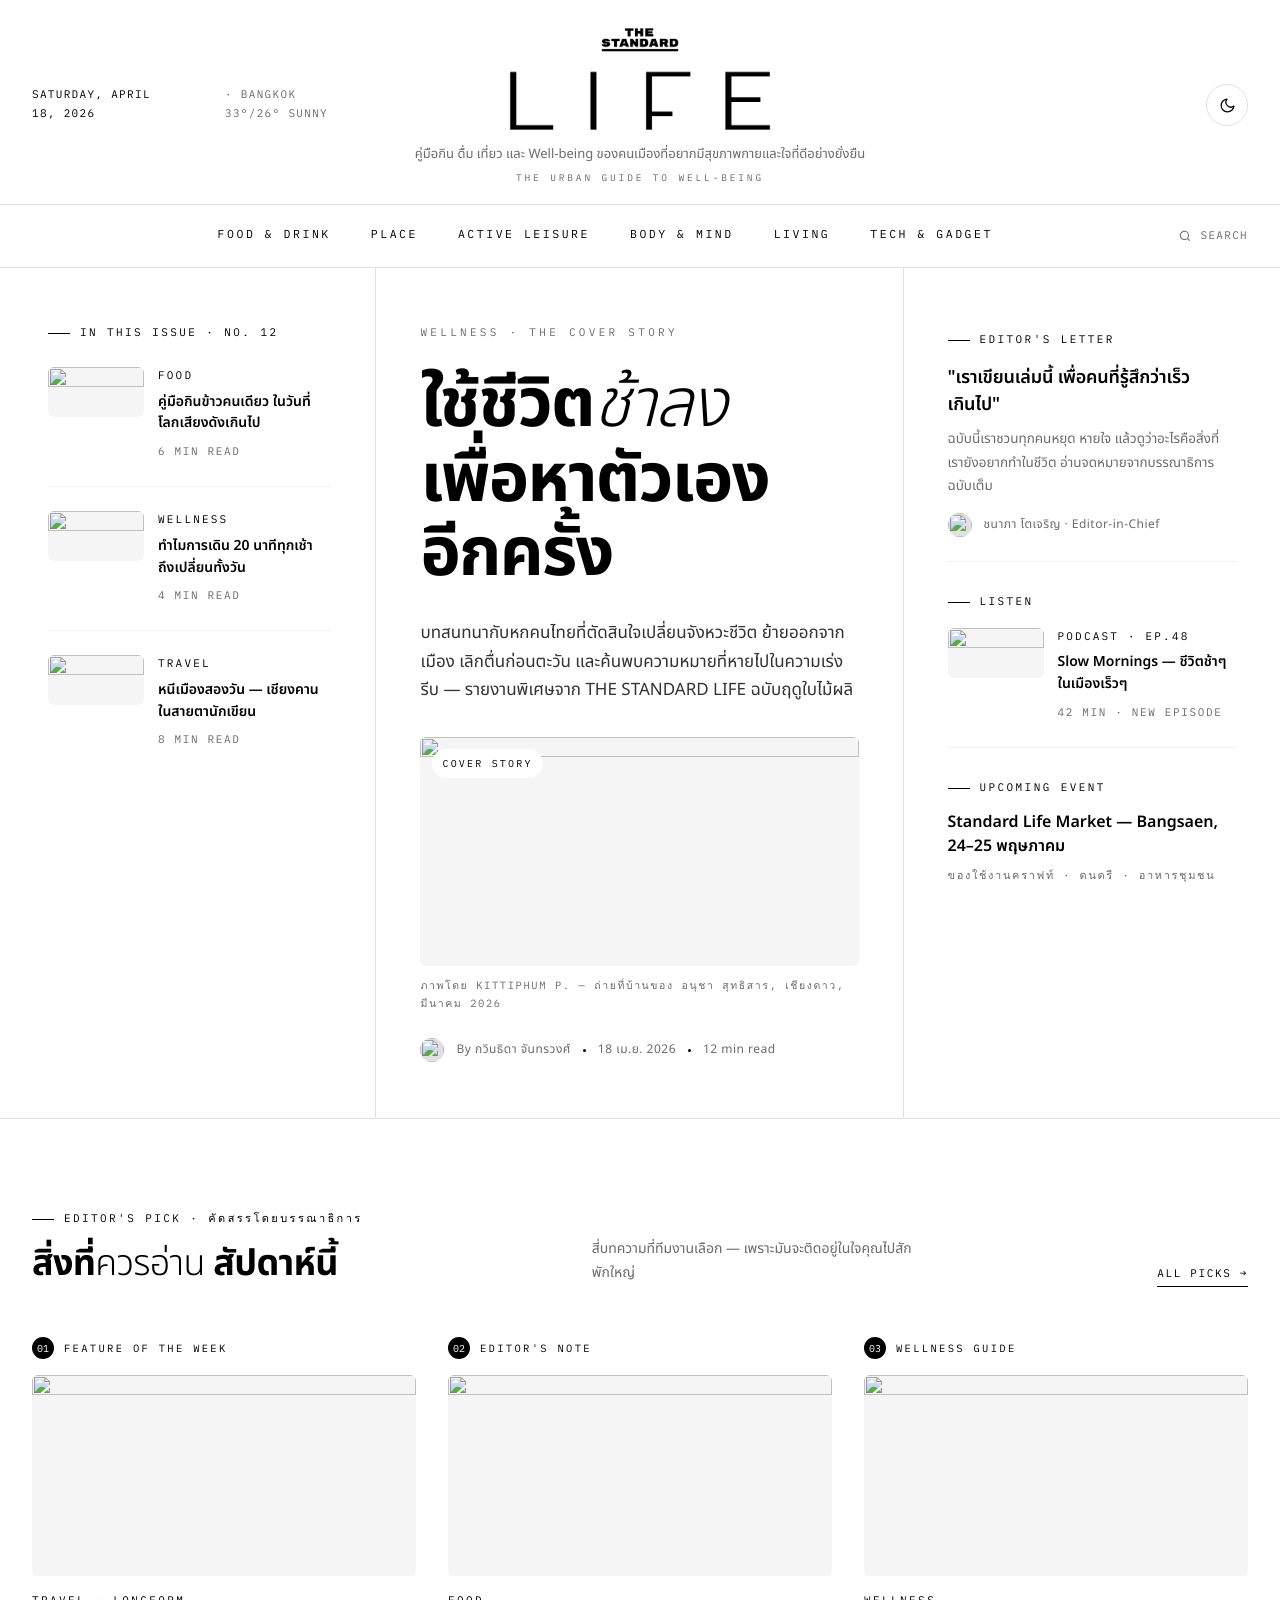
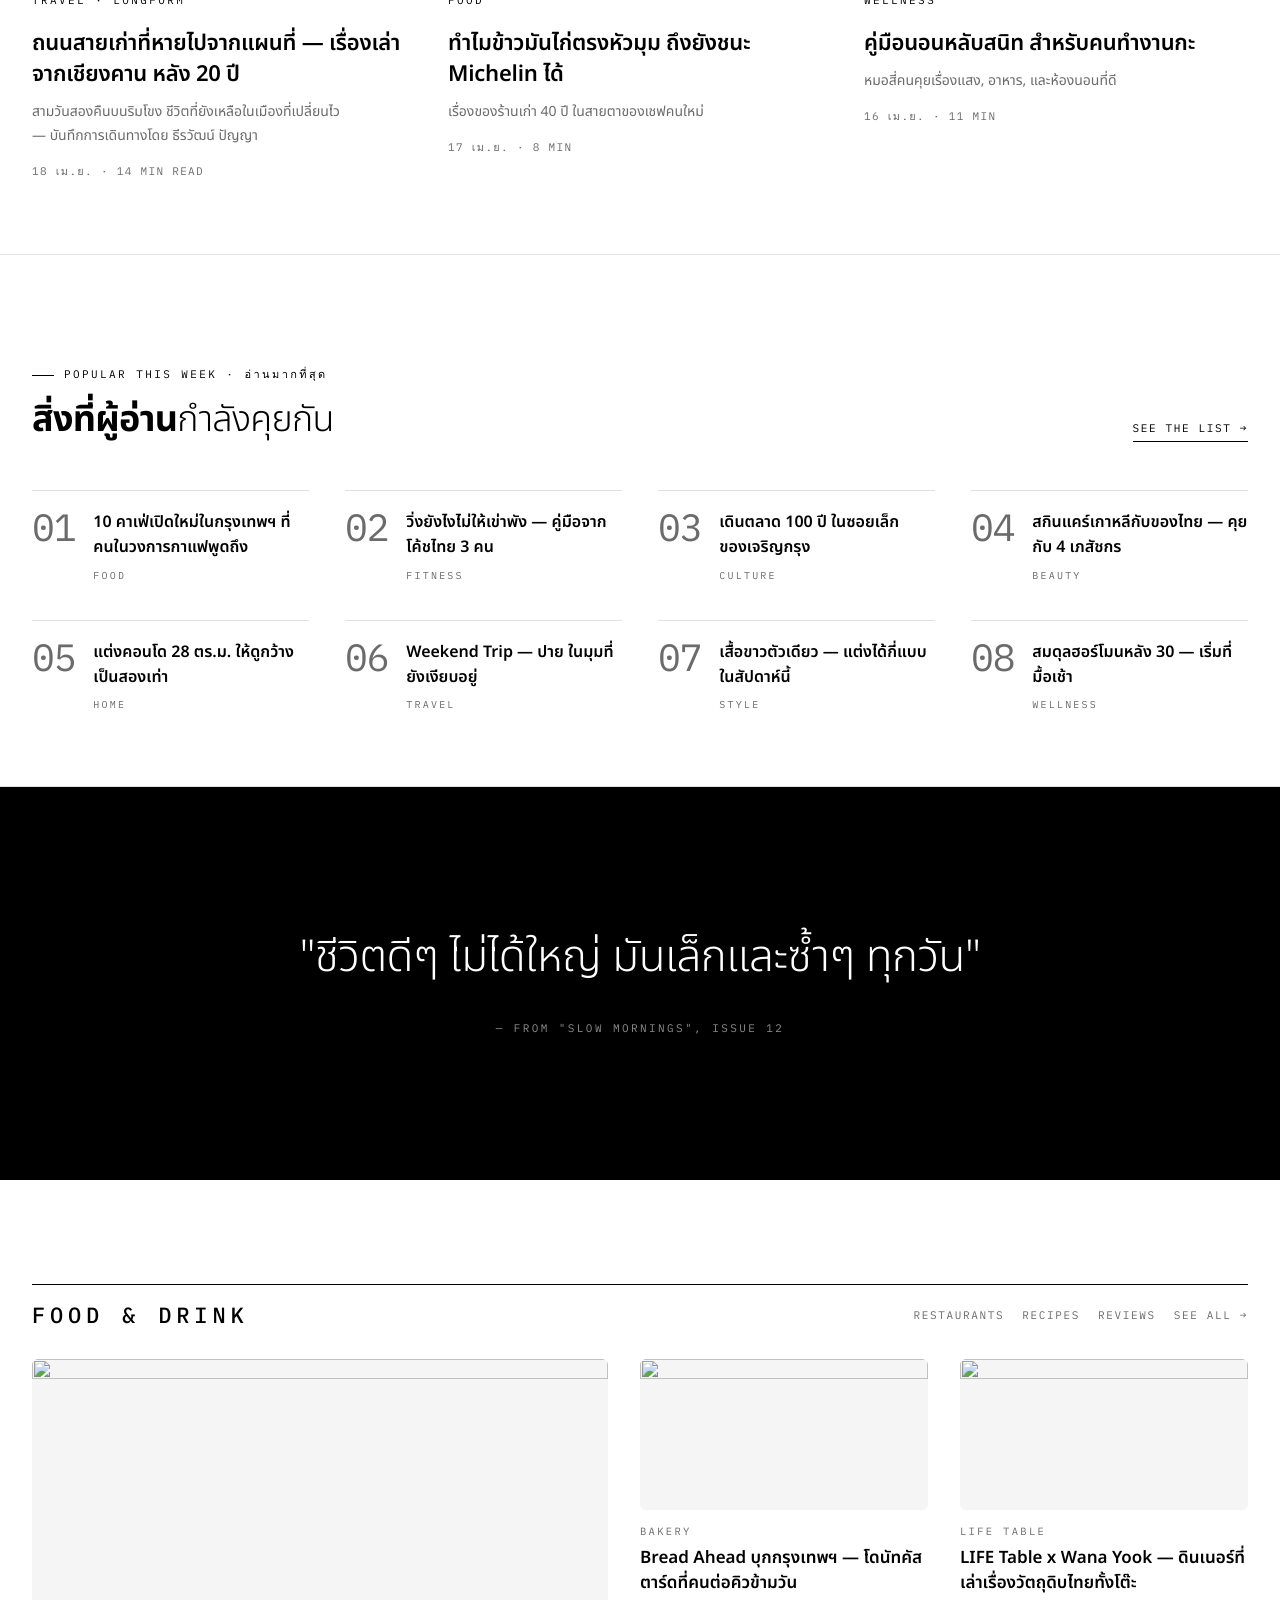
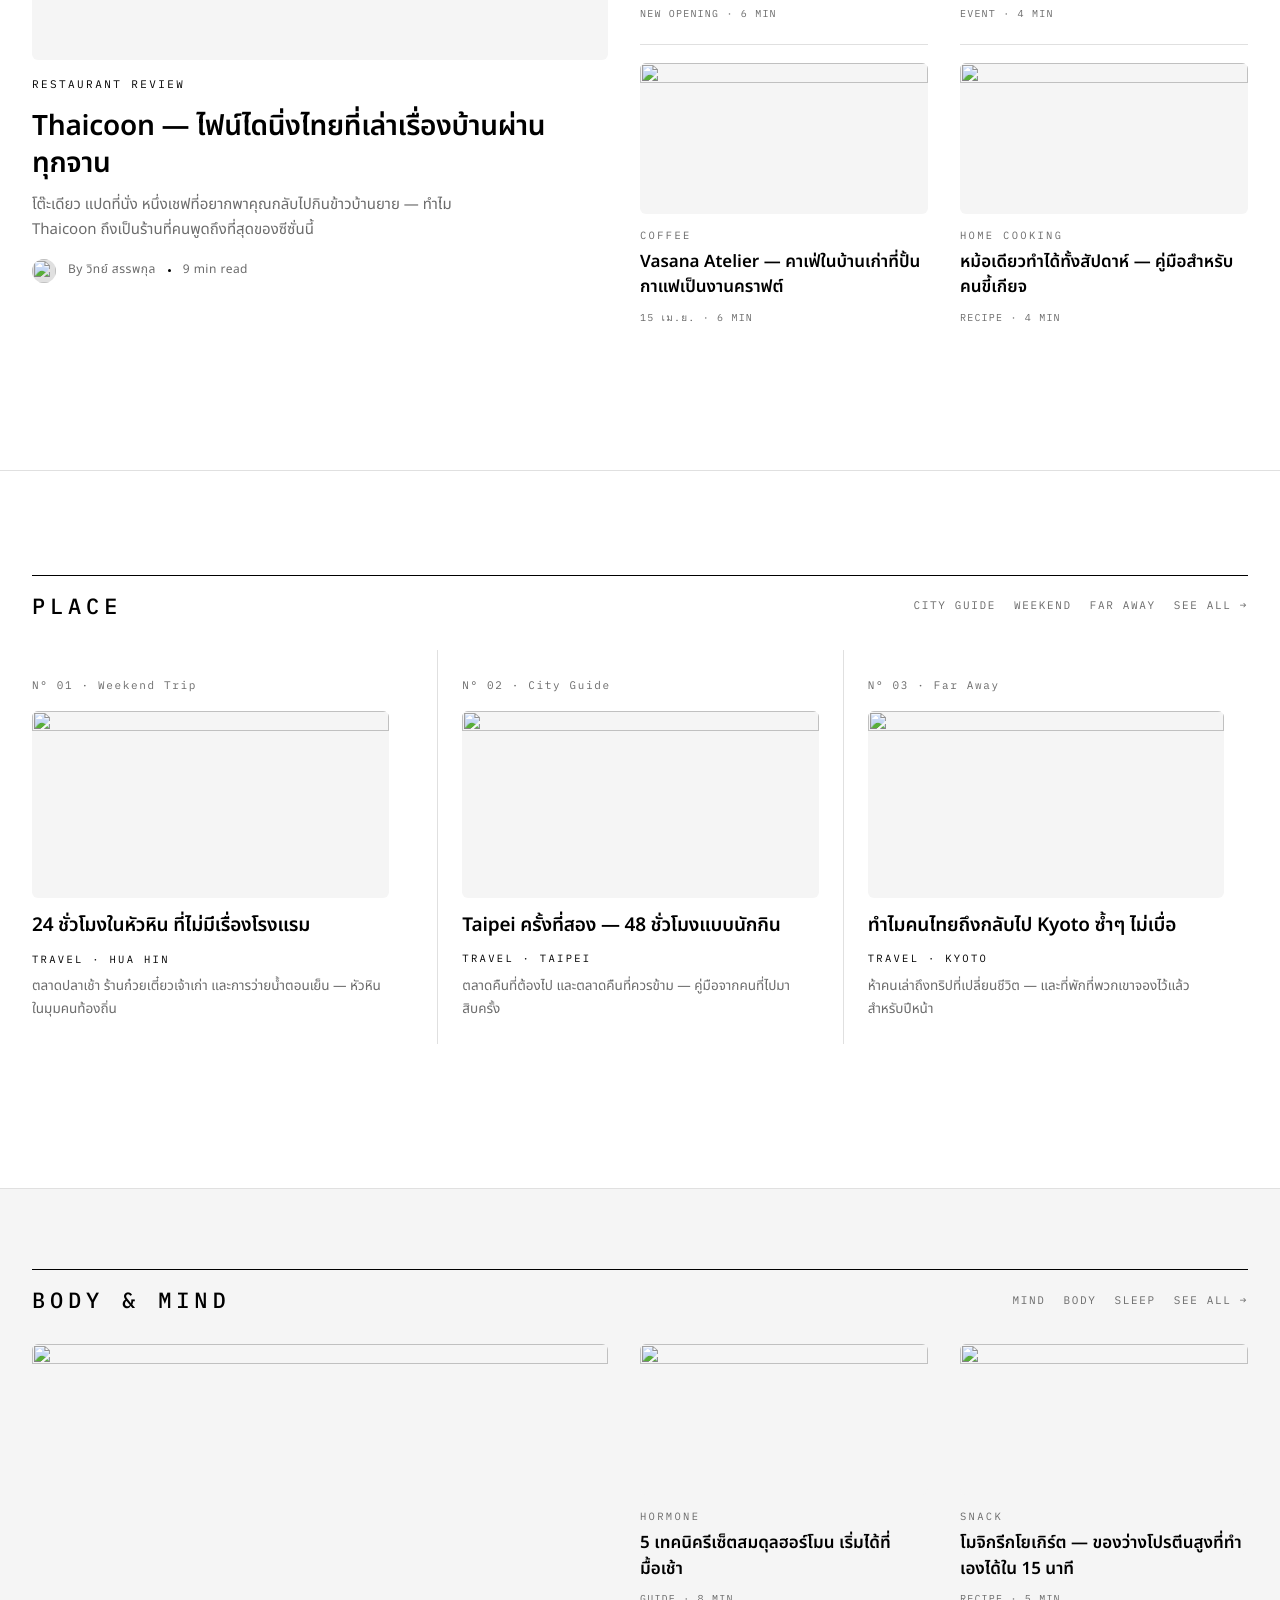
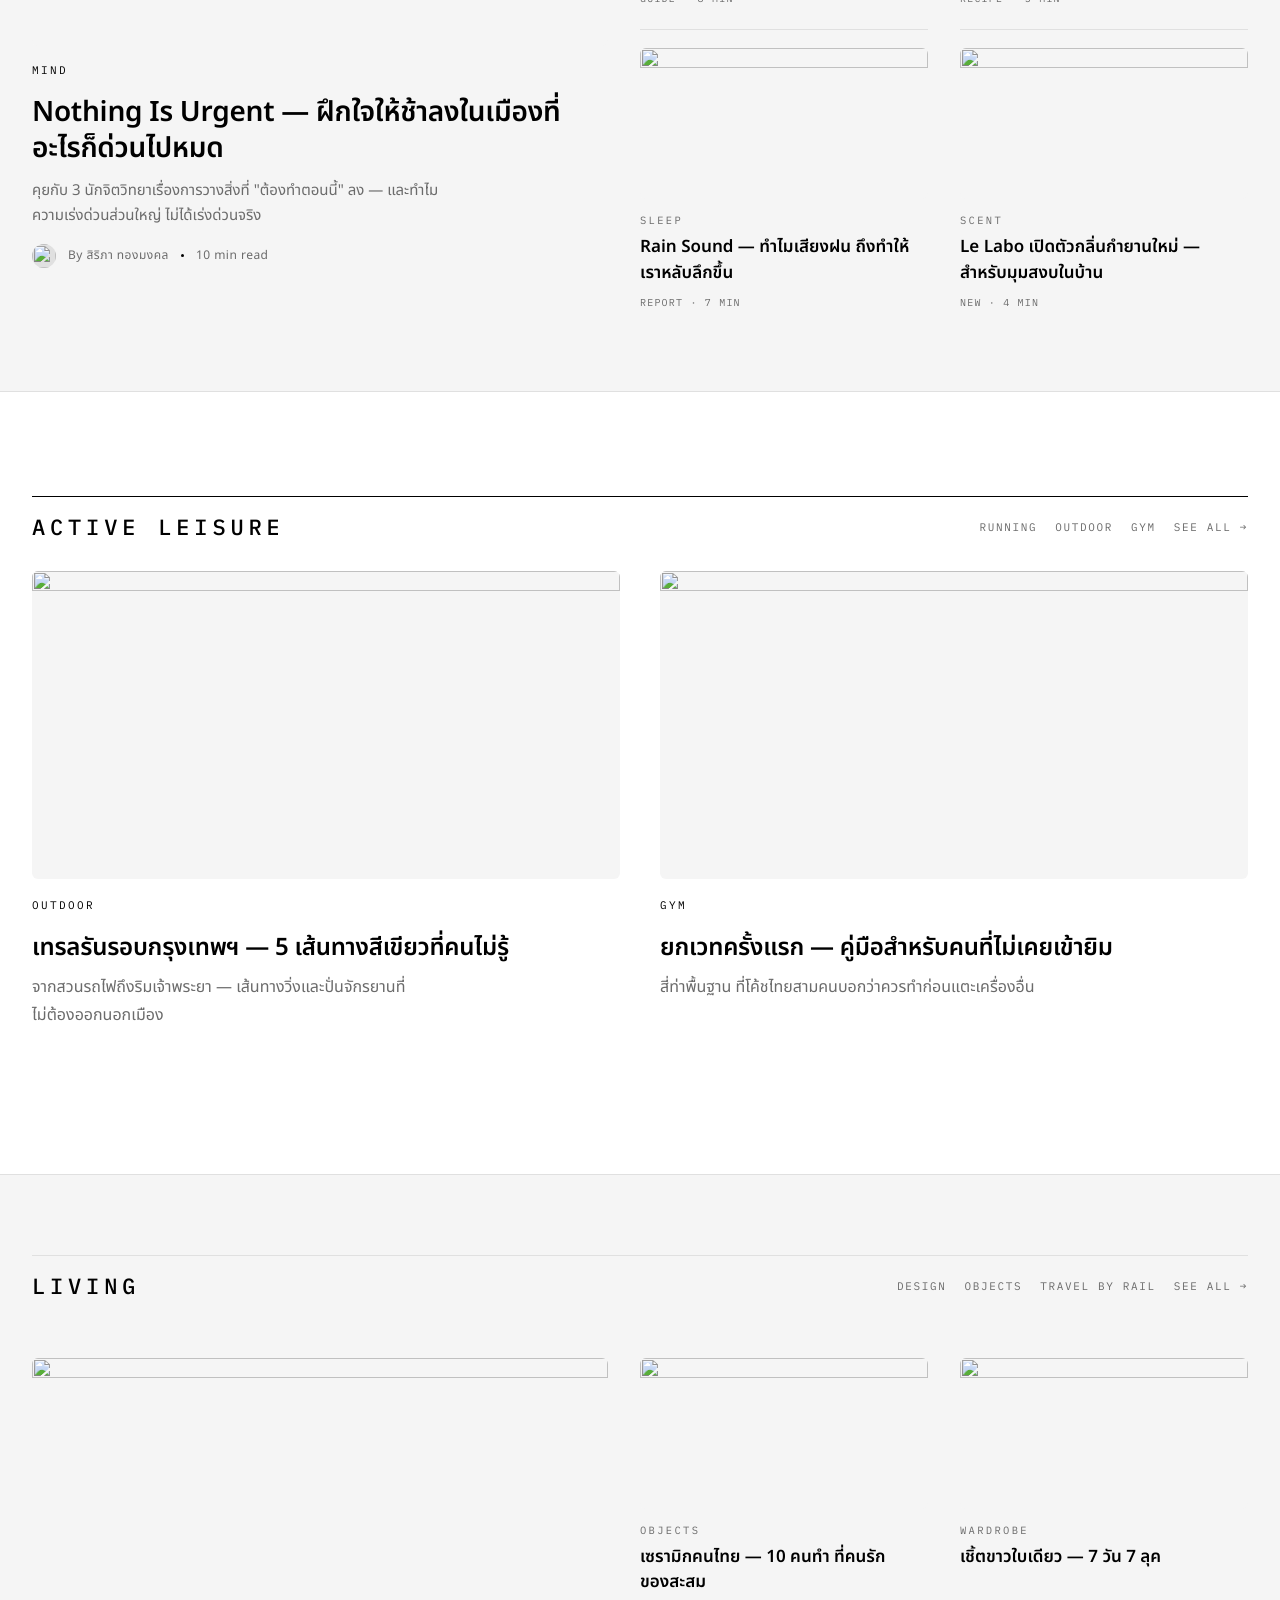
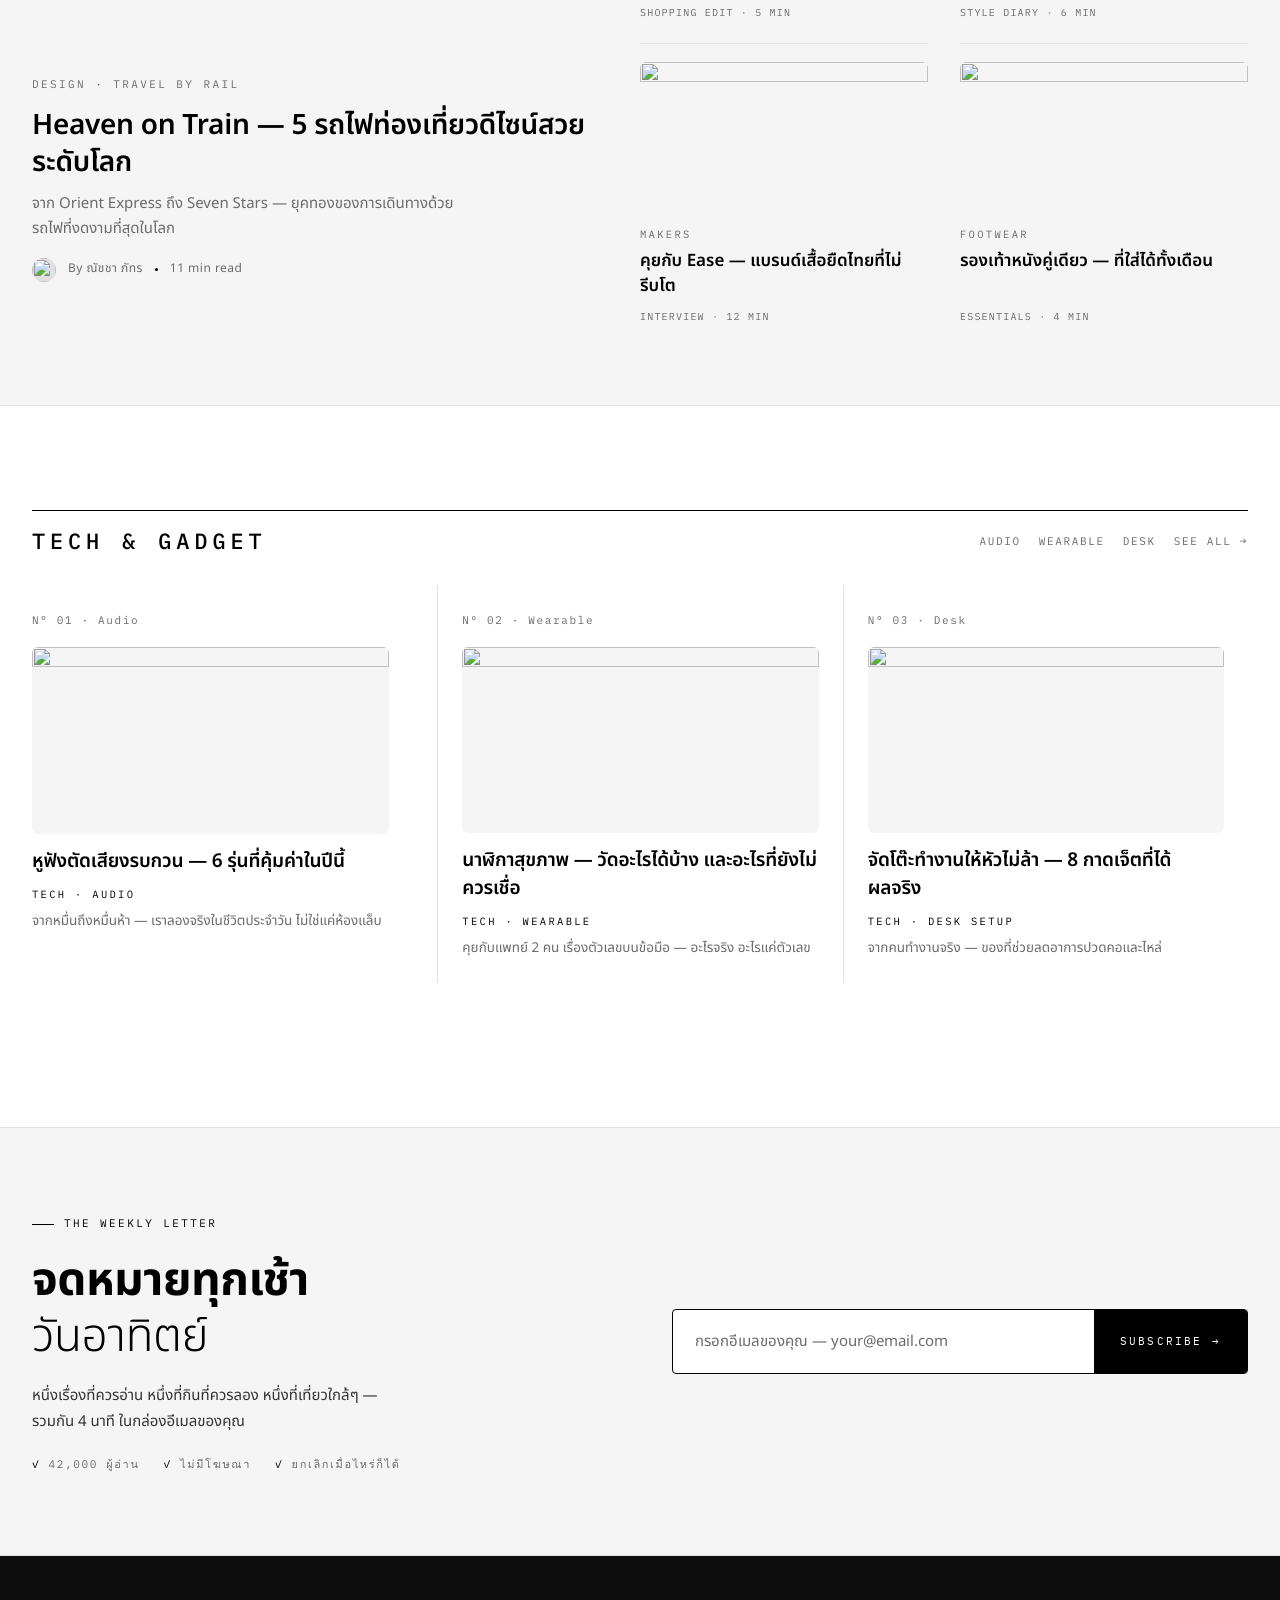
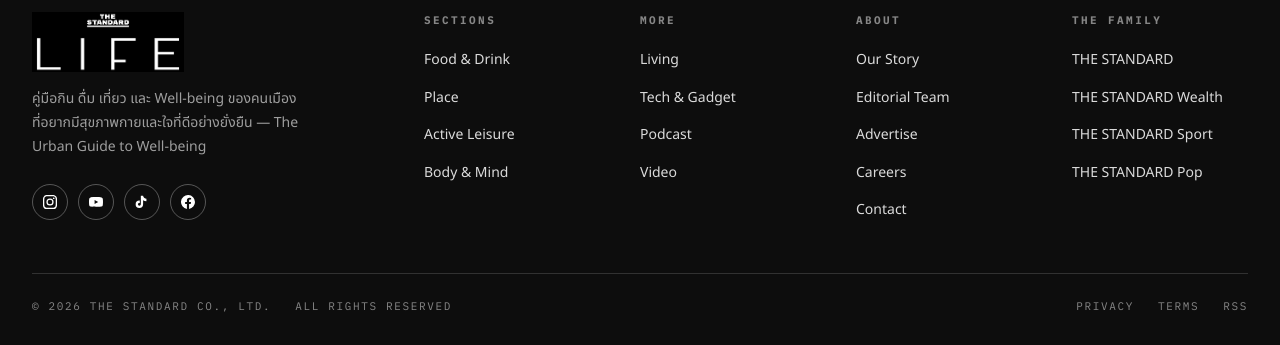
==== commit b3af6d1a: "Make the menu bar stick to the top on scroll The .nav already had position:sticky, but it sat inside" ====
--- a/index.html
+++ b/index.html
@@ -3,6 +3,7 @@
 <head>
 <meta charset="utf-8" />
 <title>THE STANDARD LIFE</title>
+<link rel="icon" type="image/svg+xml" href="data:image/svg+xml,%3Csvg xmlns='http://www.w3.org/2000/svg' viewBox='0 0 32 32'%3E%3Crect width='32' height='32' rx='6' fill='%23000'/%3E%3Ctext x='16' y='22.5' font-family='Arial,Helvetica,sans-serif' font-weight='800' font-size='13' text-anchor='middle' fill='%23fff' textLength='25' lengthAdjust='spacingAndGlyphs'%3ELIFE%3C/text%3E%3C/svg%3E">
 <meta name="viewport" content="width=device-width, initial-scale=1" />
 <meta name="color-scheme" content="light dark">
 <link rel="preconnect" href="https://fonts.googleapis.com">
@@ -65,7 +66,8 @@
   @keyframes tick{ to{ transform:translateX(-50%);} }
 
   /* ---------- MASTHEAD ---------- */
-  .masthead{border-bottom:1px solid var(--line); position:relative;}
+  /* display:contents lets the sticky .nav escape this wrapper and stick to the page, not just the header box */
+  .masthead{display:contents;}
   .masthead-top{display:grid; grid-template-columns:1fr auto 1fr; align-items:center; padding:28px 48px 22px; gap:24px;}
   .mh-left, .mh-right{display:flex; align-items:center; gap:20px;}
   .mh-right{justify-content:flex-end;}
@@ -190,6 +192,9 @@
   .cat-lead h3{font-family:var(--sans); font-weight:600; font-size:28px; line-height:1.3; letter-spacing:-.01em; margin-top:14px;}
   .cat-lead p{font-family:var(--sans); font-size:15px; line-height:1.68; color:var(--muted); margin-top:10px; max-width:52ch;}
   .cat-lead .byline{margin-top:16px;}
+  a.cat-lead{cursor:pointer;}
+  a.cat-lead:hover h3{text-decoration:underline; text-decoration-thickness:1px; text-underline-offset:3px;}
+  a.cat-lead:hover img{opacity:.92;}
 
   .cat-stack{display:flex; flex-direction:column; gap:22px;}
   .cat-stack .card{border-top:1px solid var(--line); padding-top:18px;}
@@ -441,8 +446,15 @@
     .masthead-top{padding:12px 14px;}
     .hero-main h1{font-size:30px;}
     .guide-grid{grid-template-columns:1fr;}
-    .foot-top{grid-template-columns:1fr;}
-    .foot-brand{grid-column:auto;}
+    /* compact + centered footer: brand on top, links in a 2-col grid */
+    .foot-top{grid-template-columns:1fr 1fr; gap:32px 20px; text-align:center;}
+    .foot-brand{grid-column:span 2;}
+    .foot-brand .logo-lg{justify-content:center;}
+    .foot-brand p{margin-left:auto; margin-right:auto;}
+    .foot-brand .socials{justify-content:center;}
+    .foot-top ul{align-items:center;}
+    .foot-bottom{align-items:center; text-align:center;}
+    .foot-bottom .l{justify-content:center;}
     .logo-sub .th{font-size:11.5px;}
     .popular{padding:0 14px;}
     .pick{padding:0 14px;}
@@ -735,7 +747,7 @@
       </div>
     </div>
     <div class="cat-grid">
-      <article class="cat-lead">
+      <a class="cat-lead" href="articles/thaicoon.html">
         <img src="https://images.unsplash.com/photo-1517248135467-4c7edcad34c4?w=1200&h=628&fit=fillmax&fill=blur&q=85" alt="">
         <span class="cat">Restaurant Review</span>
         <h3>Thaicoon — ไฟน์ไดนิ่งไทยที่เล่าเรื่องบ้านผ่านทุกจาน</h3>
@@ -746,7 +758,7 @@
           <span class="dot"></span>
           <span>9 min read</span>
         </div>
-      </article>
+      </a>
       <div class="cat-stack">
         <article class="card">
           <img src="https://images.unsplash.com/photo-1551024601-bec78aea704b?w=1200&h=628&fit=fillmax&fill=blur&q=85" alt="">
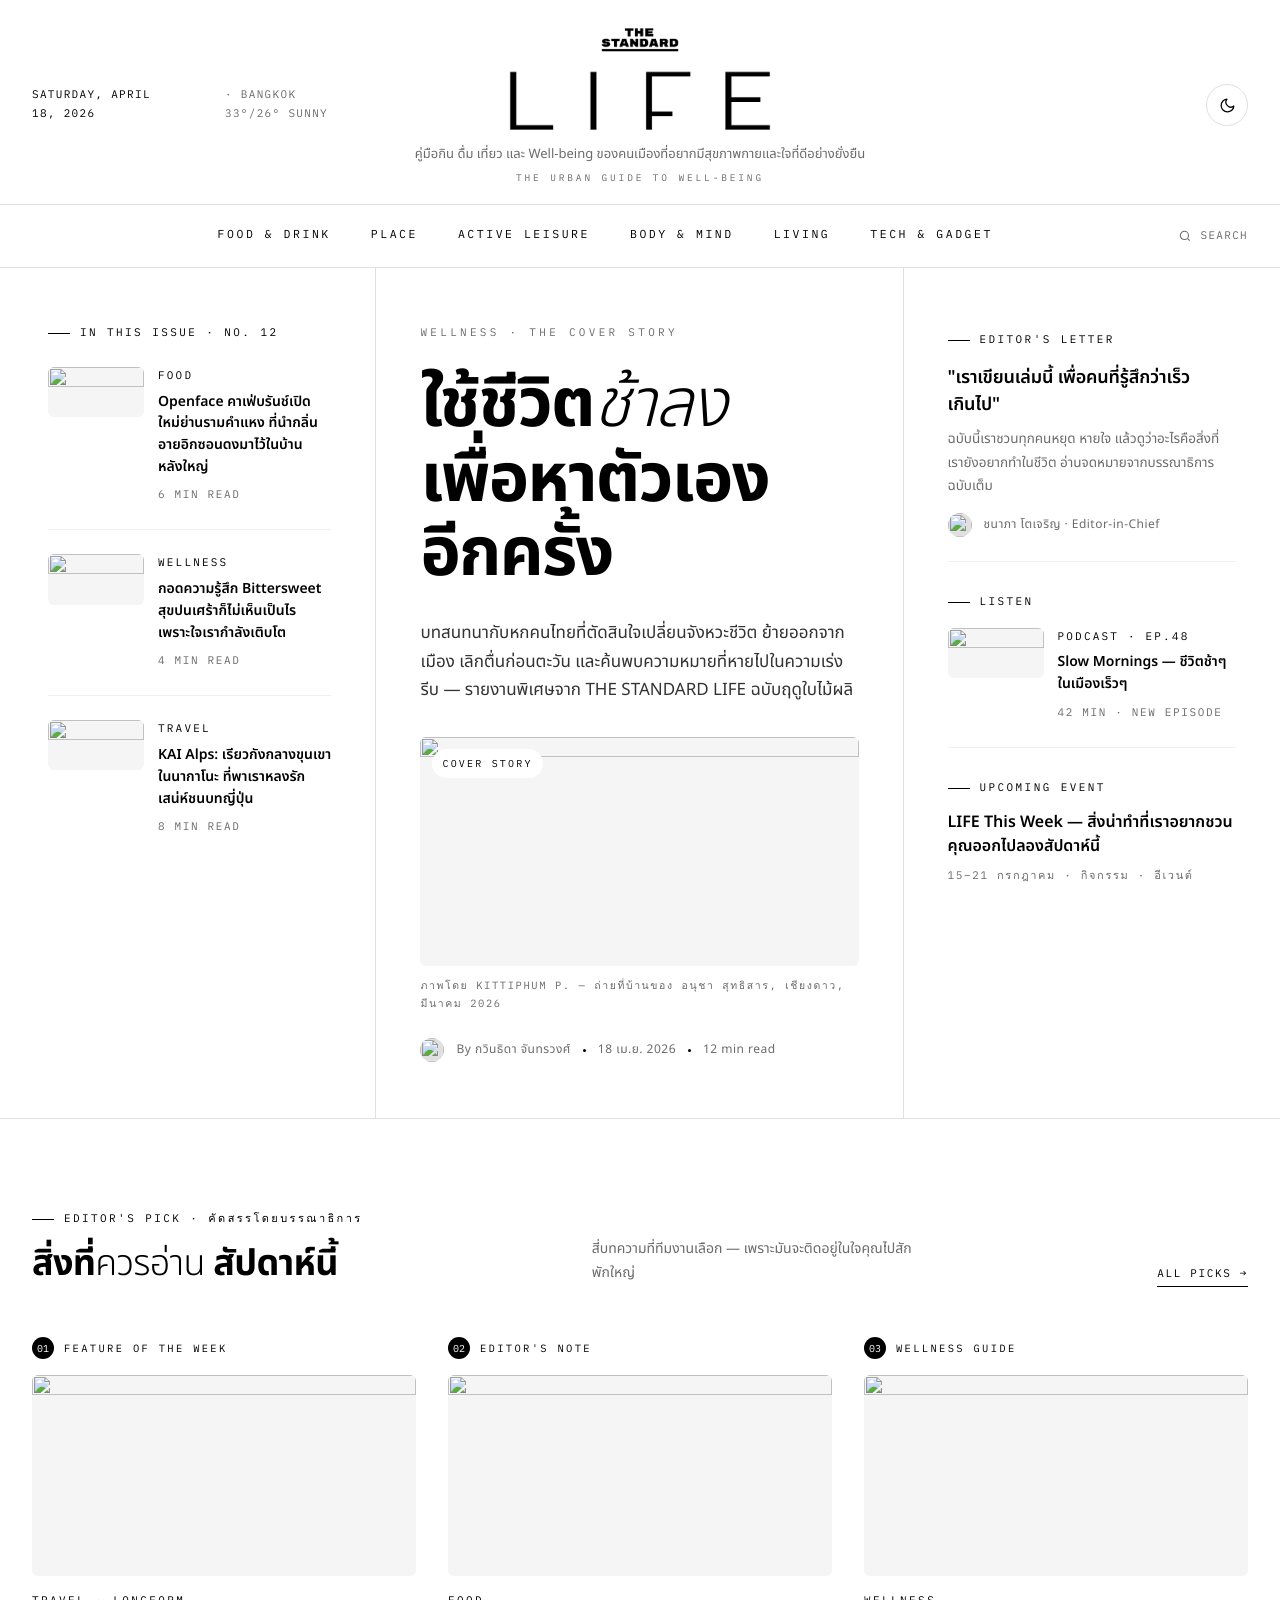
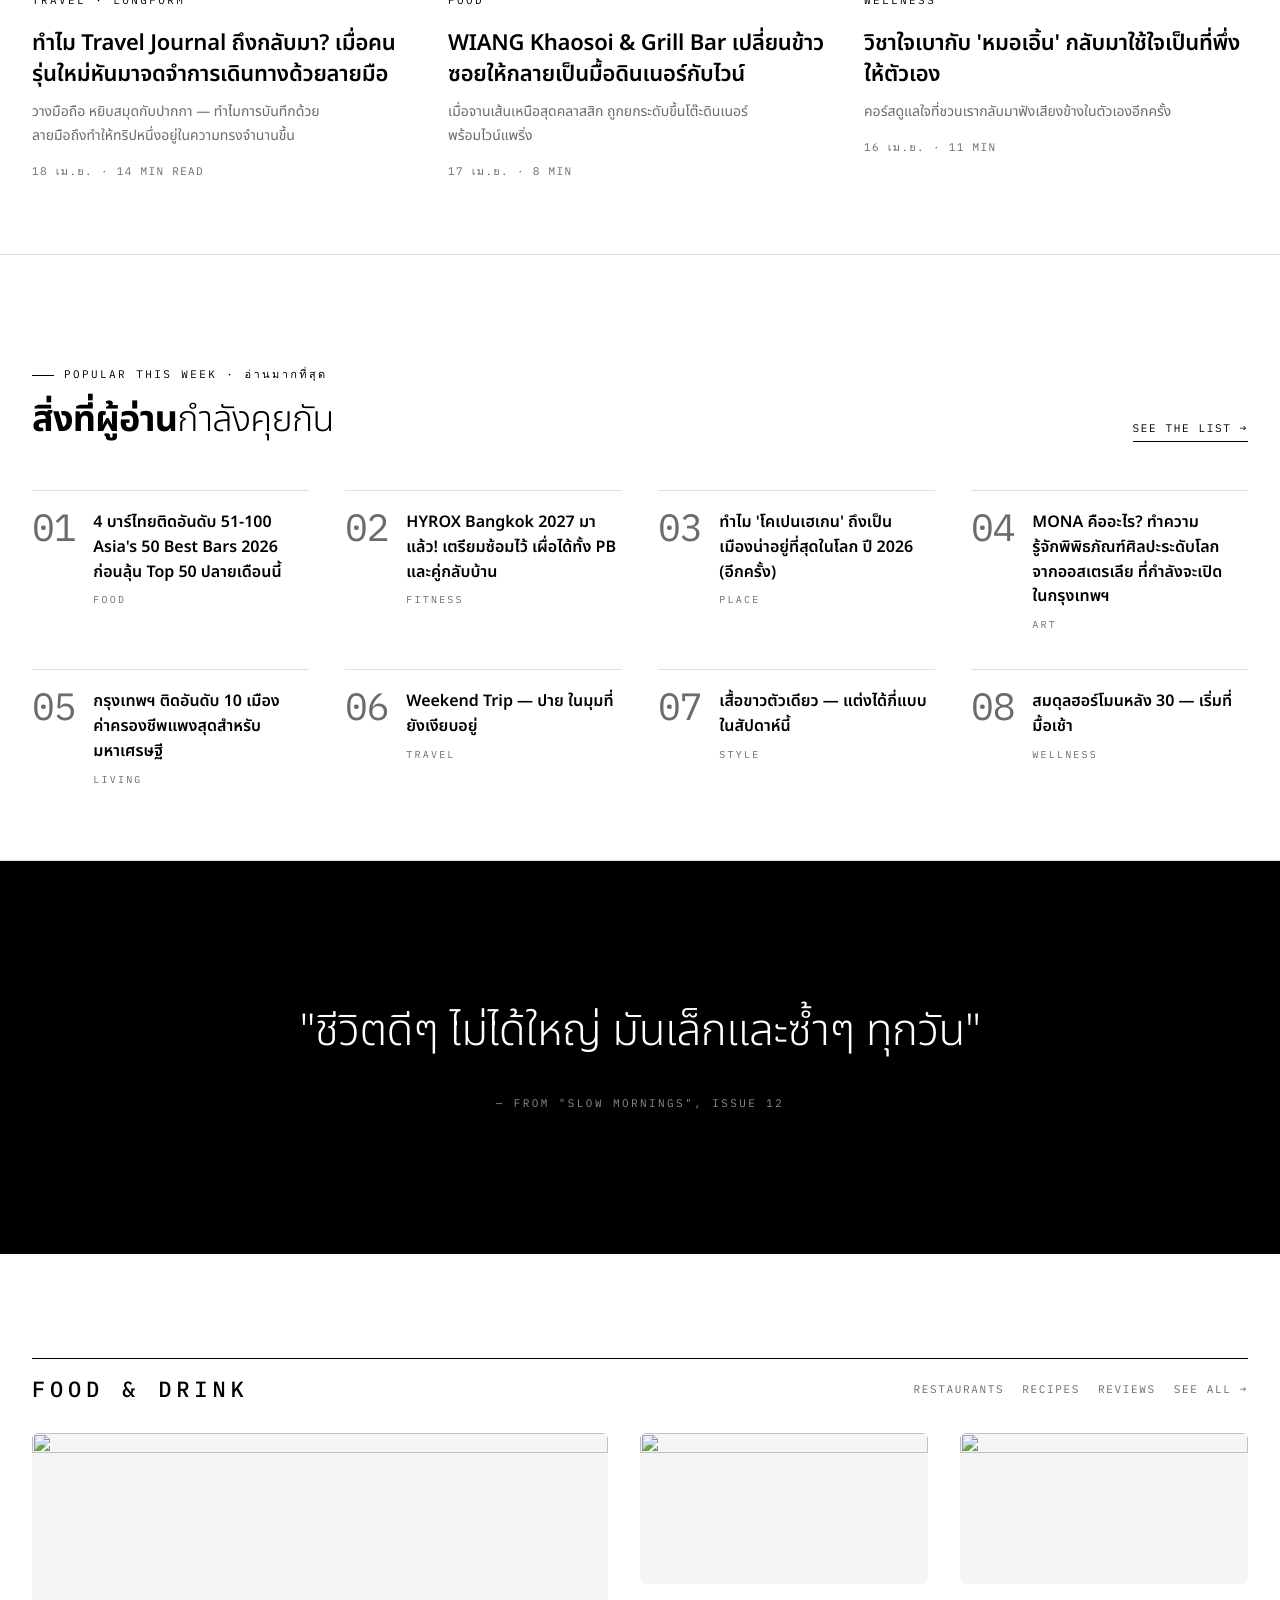
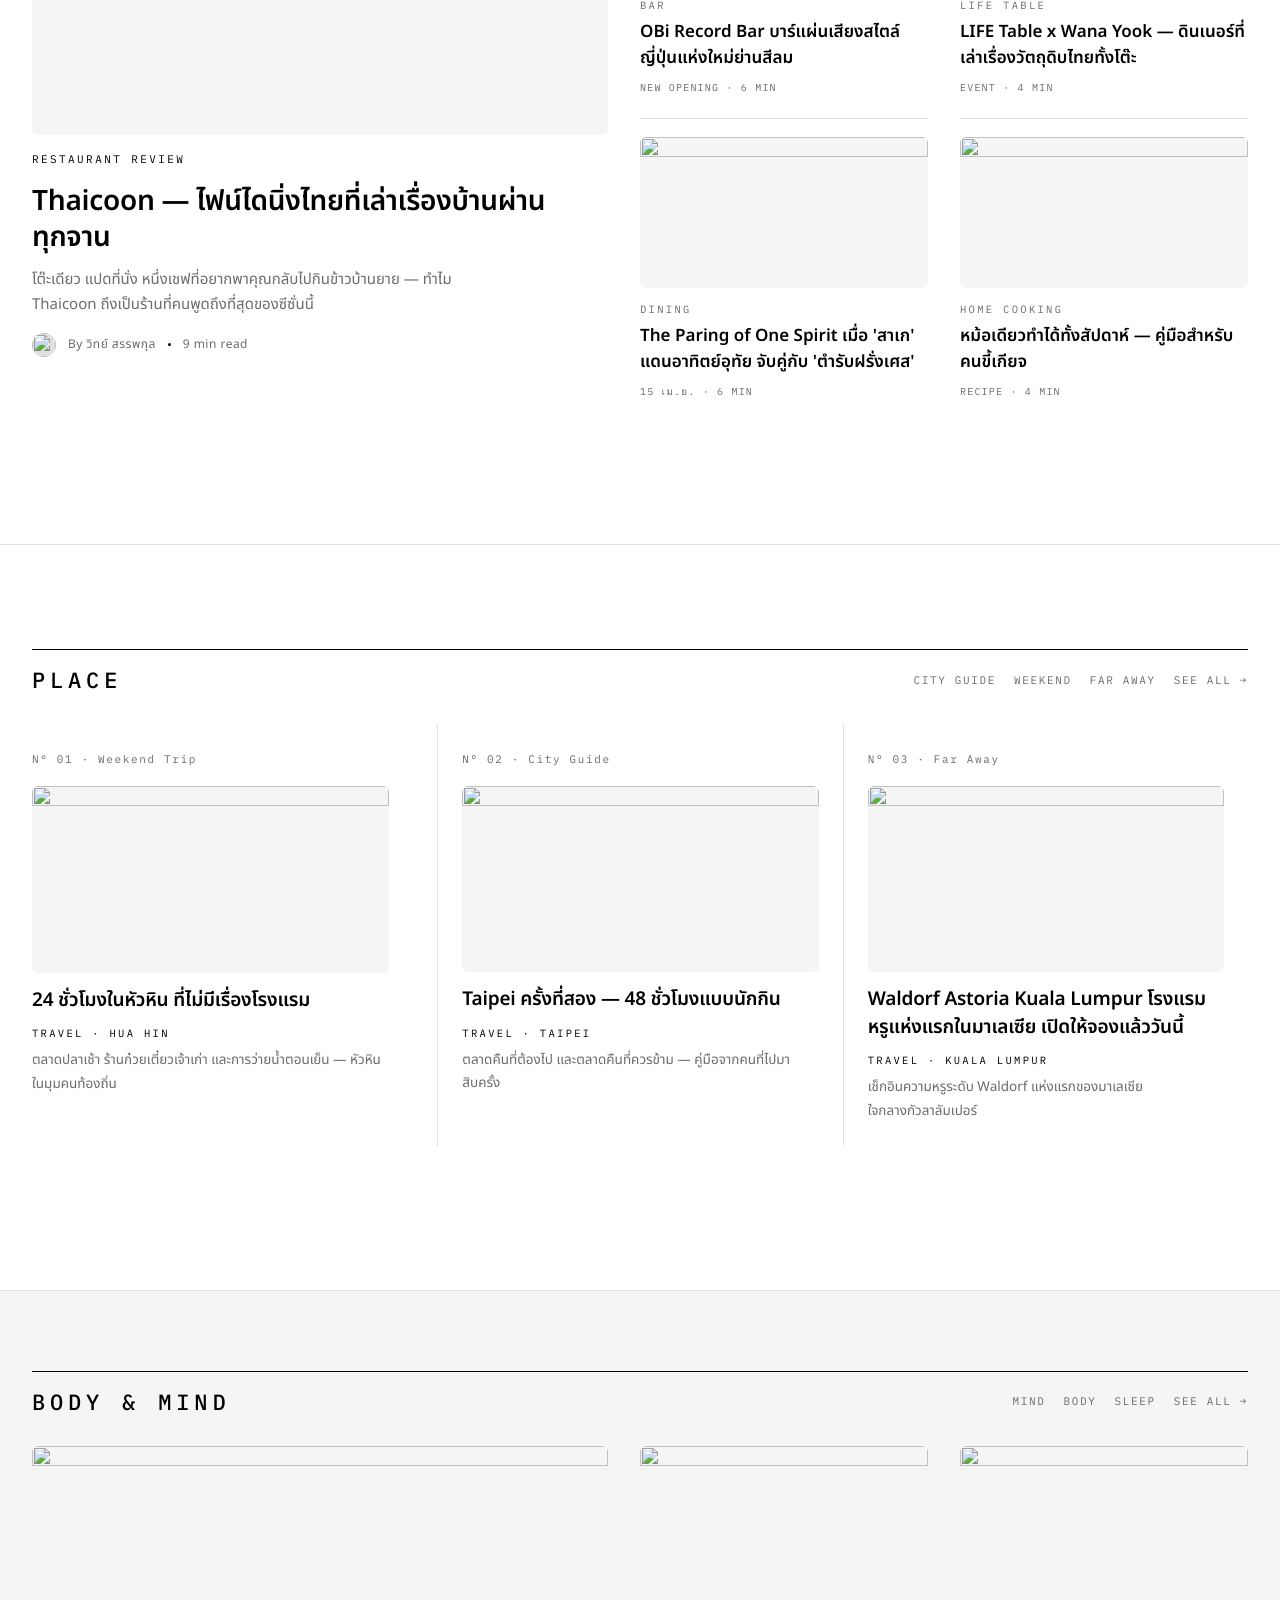
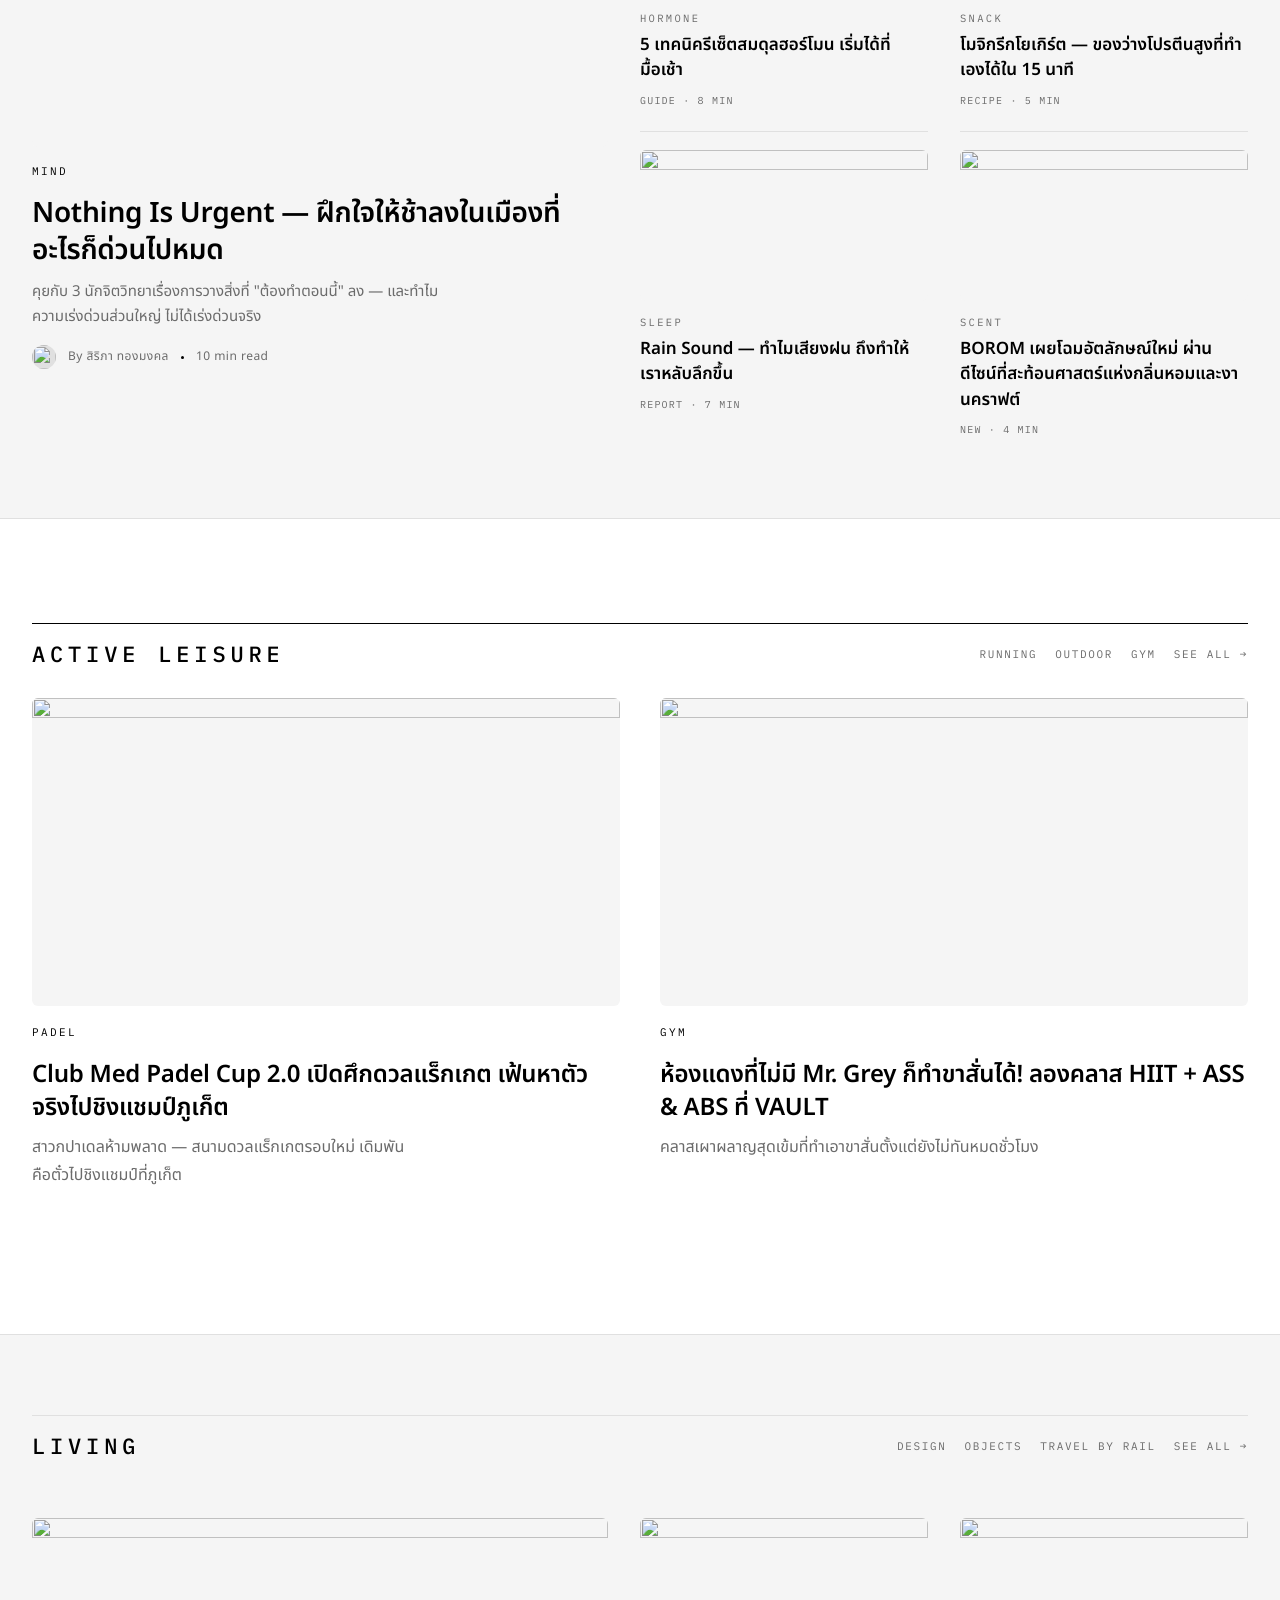
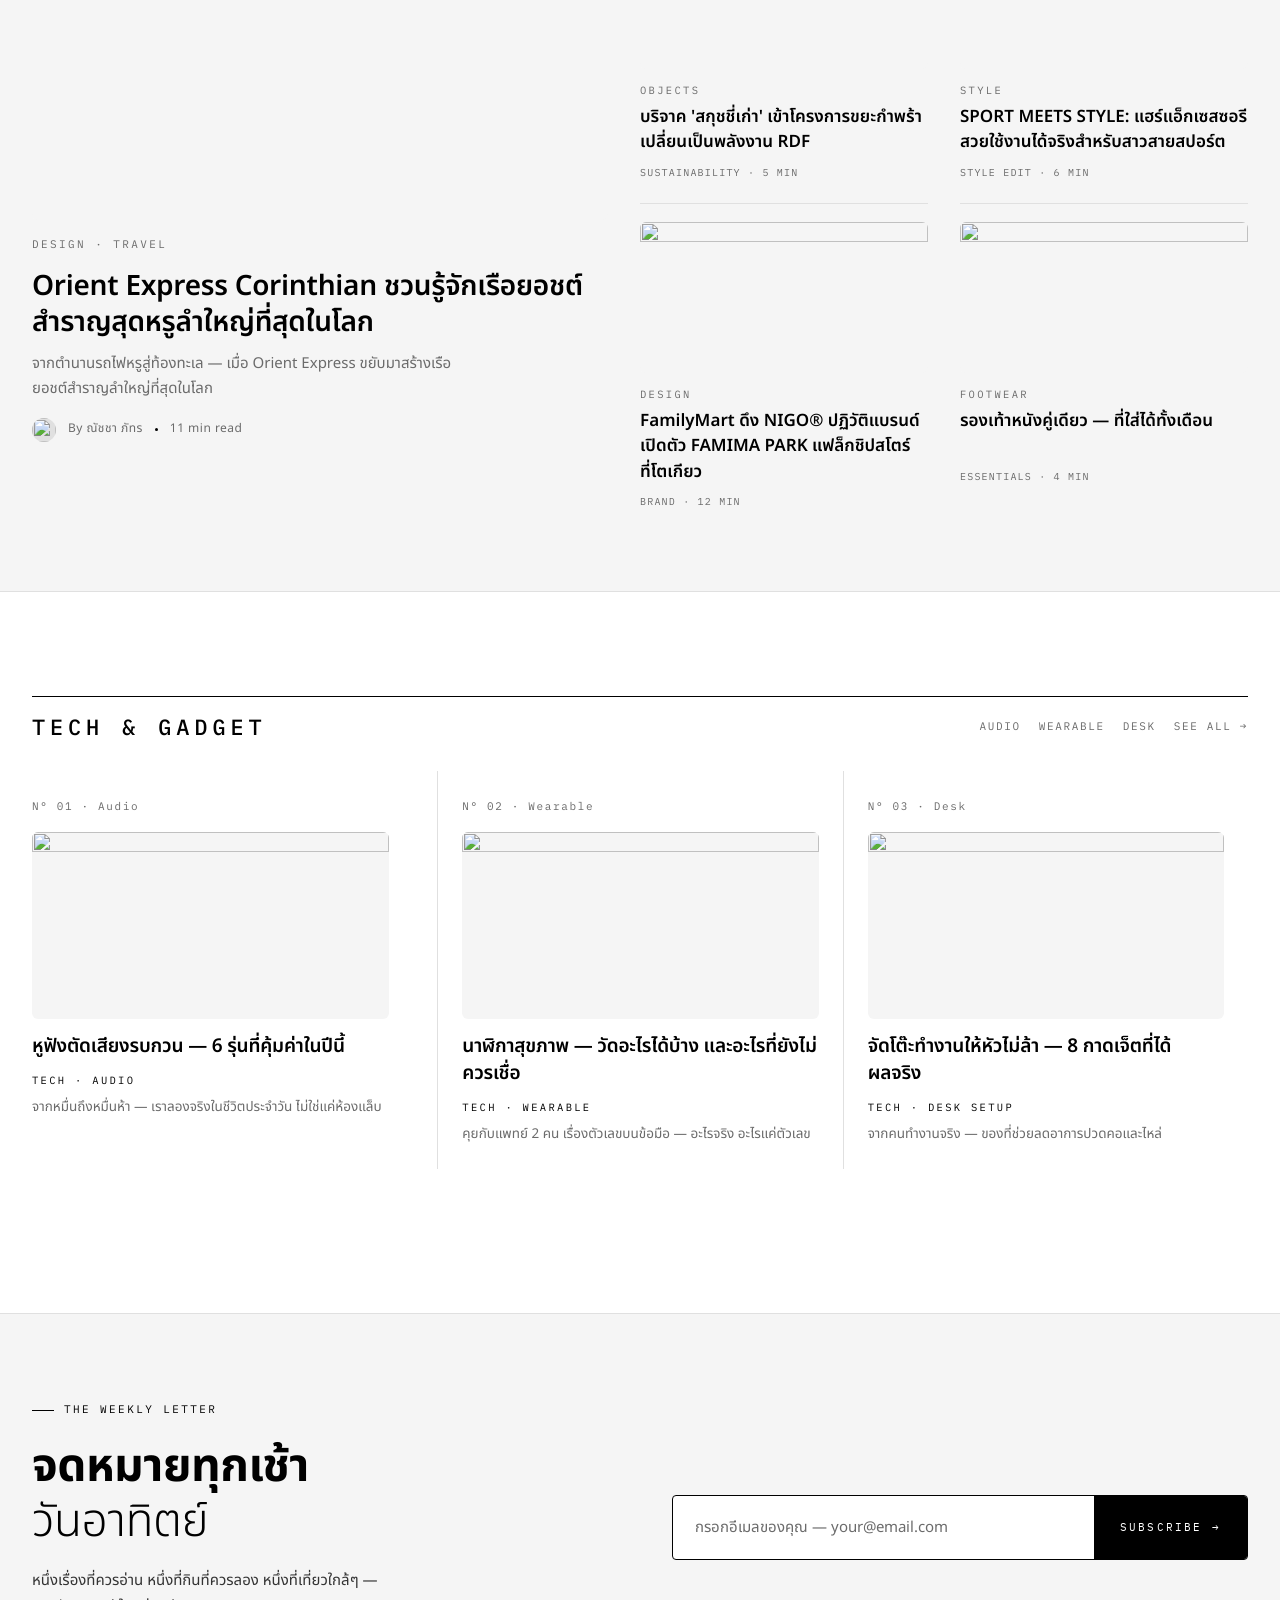
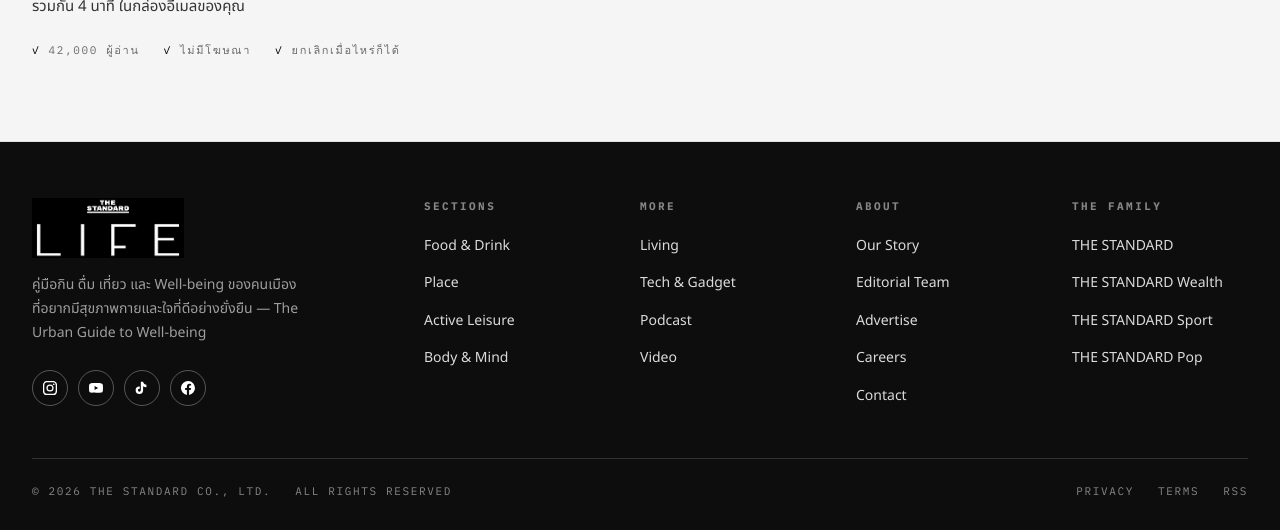
==== commit c388a26d: "Replace mock headlines with real titles from thestandard.co/life Pull ~17 real article titles from t" ====
--- a/index.html
+++ b/index.html
@@ -544,7 +544,7 @@
       <img src="https://images.unsplash.com/photo-1556909114-f6e7ad7d3136?w=1200&h=628&fit=fillmax&fill=blur&q=85" alt="">
       <div>
         <span class="eyebrow">FOOD</span>
-        <h5 style="margin-top:6px;">คู่มือกินข้าวคนเดียว ในวันที่โลกเสียงดังเกินไป</h5>
+        <h5 style="margin-top:6px;">Openface คาเฟ่บรันช์เปิดใหม่ย่านรามคำแหง ที่นำกลิ่นอายอิกซอนดงมาไว้ในบ้านหลังใหญ่</h5>
         <div class="meta" style="margin-top:8px; color:var(--muted);">6 min read</div>
       </div>
     </div>
@@ -553,7 +553,7 @@
       <img src="https://images.unsplash.com/photo-1505751172876-fa1923c5c528?w=1200&h=628&fit=fillmax&fill=blur&q=85" alt="">
       <div>
         <span class="eyebrow">WELLNESS</span>
-        <h5 style="margin-top:6px;">ทำไมการเดิน 20 นาทีทุกเช้า ถึงเปลี่ยนทั้งวัน</h5>
+        <h5 style="margin-top:6px;">กอดความรู้สึก Bittersweet สุขปนเศร้าก็ไม่เห็นเป็นไร เพราะใจเรากำลังเติบโต</h5>
         <div class="meta" style="margin-top:8px; color:var(--muted);">4 min read</div>
       </div>
     </div>
@@ -562,7 +562,7 @@
       <img src="https://images.unsplash.com/photo-1476231682828-37e571bc172f?w=1200&h=628&fit=fillmax&fill=blur&q=85" alt="">
       <div>
         <span class="eyebrow">TRAVEL</span>
-        <h5 style="margin-top:6px;">หนีเมืองสองวัน — เชียงคาน ในสายตานักเขียน</h5>
+        <h5 style="margin-top:6px;">KAI Alps: เรียวกังกลางขุนเขาในนากาโนะ ที่พาเราหลงรักเสน่ห์ชนบทญี่ปุ่น</h5>
         <div class="meta" style="margin-top:8px; color:var(--muted);">8 min read</div>
       </div>
     </div>
@@ -614,8 +614,8 @@
     <hr>
     <div>
       <div class="kicker">Upcoming Event</div>
-      <h5 style="font-family:var(--sans); font-size:16px; margin-top:12px; font-weight:600; line-height:1.5;">Standard Life Market — Bangsaen, 24–25 พฤษภาคม</h5>
-      <div class="meta" style="margin-top:8px;">ของใช้งานคราฟท์ · ดนตรี · อาหารชุมชน</div>
+      <h5 style="font-family:var(--sans); font-size:16px; margin-top:12px; font-weight:600; line-height:1.5;">LIFE This Week — สิ่งน่าทำที่เราอยากชวนคุณออกไปลองสัปดาห์นี้</h5>
+      <div class="meta" style="margin-top:8px;">15–21 กรกฎาคม · กิจกรรม · อีเวนต์</div>
     </div>
   </aside>
 </section>
@@ -636,24 +636,24 @@
       <div class="pick-badge"><span class="n">01</span> FEATURE OF THE WEEK</div>
       <img src="https://images.unsplash.com/photo-1528360983277-13d401cdc186?w=1200&h=628&fit=fillmax&fill=blur&q=85" alt="">
       <span class="cat" style="margin-top:16px; display:block;">Travel · Longform</span>
-      <h3>ถนนสายเก่าที่หายไปจากแผนที่ — เรื่องเล่าจากเชียงคาน หลัง 20 ปี</h3>
-      <p>สามวันสองคืนบนริมโขง ชีวิตที่ยังเหลือในเมืองที่เปลี่ยนไว — บันทึกการเดินทางโดย ธีรวัฒน์ ปัญญา</p>
+      <h3>ทำไม Travel Journal ถึงกลับมา? เมื่อคนรุ่นใหม่หันมาจดจำการเดินทางด้วยลายมือ</h3>
+      <p>วางมือถือ หยิบสมุดกับปากกา — ทำไมการบันทึกด้วยลายมือถึงทำให้ทริปหนึ่งอยู่ในความทรงจำนานขึ้น</p>
       <div class="meta">18 เม.ย. · 14 min read</div>
     </div>
     <div class="pick-card">
       <div class="pick-badge"><span class="n">02</span> EDITOR'S NOTE</div>
       <img src="https://images.unsplash.com/photo-1569050467447-ce54b3bbc37d?w=1200&h=628&fit=fillmax&fill=blur&q=85" alt="">
       <span class="cat" style="margin-top:16px; display:block;">Food</span>
-      <h3>ทำไมข้าวมันไก่ตรงหัวมุม ถึงยังชนะ Michelin ได้</h3>
-      <p>เรื่องของร้านเก่า 40 ปี ในสายตาของเชฟคนใหม่</p>
+      <h3>WIANG Khaosoi &amp; Grill Bar เปลี่ยนข้าวซอยให้กลายเป็นมื้อดินเนอร์กับไวน์</h3>
+      <p>เมื่อจานเส้นเหนือสุดคลาสสิก ถูกยกระดับขึ้นโต๊ะดินเนอร์พร้อมไวน์แพริ่ง</p>
       <div class="meta">17 เม.ย. · 8 min</div>
     </div>
     <div class="pick-card">
       <div class="pick-badge"><span class="n">03</span> WELLNESS GUIDE</div>
       <img src="https://images.unsplash.com/photo-1631016800696-5ea8801b3c2a?w=1200&h=628&fit=fillmax&fill=blur&q=85" alt="">
       <span class="cat" style="margin-top:16px; display:block;">Wellness</span>
-      <h3>คู่มือนอนหลับสนิท สำหรับคนทำงานกะ</h3>
-      <p>หมอสี่คนคุยเรื่องแสง, อาหาร, และห้องนอนที่ดี</p>
+      <h3>วิชาใจเบากับ 'หมอเอิ้น' กลับมาใช้ใจเป็นที่พึ่งให้ตัวเอง</h3>
+      <p>คอร์สดูแลใจที่ชวนเรากลับมาฟังเสียงข้างในตัวเองอีกครั้ง</p>
       <div class="meta">16 เม.ย. · 11 min</div>
     </div>
   </div>
@@ -672,36 +672,36 @@
     <div class="pop-item">
       <span class="num">01</span>
       <div>
-        <h4>10 คาเฟ่เปิดใหม่ในกรุงเทพฯ ที่คนในวงการกาแฟพูดถึง</h4>
+        <h4>4 บาร์ไทยติดอันดับ 51-100 Asia's 50 Best Bars 2026 ก่อนลุ้น Top 50 ปลายเดือนนี้</h4>
         <span class="cat">Food</span>
       </div>
     </div>
     <div class="pop-item">
       <span class="num">02</span>
       <div>
-        <h4>วิ่งยังไงไม่ให้เข่าพัง — คู่มือจากโค้ชไทย 3 คน</h4>
+        <h4>HYROX Bangkok 2027 มาแล้ว! เตรียมซ้อมไว้ เผื่อได้ทั้ง PB และคู่กลับบ้าน</h4>
         <span class="cat">Fitness</span>
       </div>
     </div>
     <div class="pop-item">
       <span class="num">03</span>
       <div>
-        <h4>เดินตลาด 100 ปี ในซอยเล็กของเจริญกรุง</h4>
-        <span class="cat">Culture</span>
+        <h4>ทำไม 'โคเปนเฮเกน' ถึงเป็นเมืองน่าอยู่ที่สุดในโลก ปี 2026 (อีกครั้ง)</h4>
+        <span class="cat">Place</span>
       </div>
     </div>
     <div class="pop-item">
       <span class="num">04</span>
       <div>
-        <h4>สกินแคร์เกาหลีกับของไทย — คุยกับ 4 เภสัชกร</h4>
-        <span class="cat">Beauty</span>
+        <h4>MONA คืออะไร? ทำความรู้จักพิพิธภัณฑ์ศิลปะระดับโลกจากออสเตรเลีย ที่กำลังจะเปิดในกรุงเทพฯ</h4>
+        <span class="cat">Art</span>
       </div>
     </div>
     <div class="pop-item">
       <span class="num">05</span>
       <div>
-        <h4>แต่งคอนโด 28 ตร.ม. ให้ดูกว้างเป็นสองเท่า</h4>
-        <span class="cat">Home</span>
+        <h4>กรุงเทพฯ ติดอันดับ 10 เมืองค่าครองชีพแพงสุดสำหรับมหาเศรษฐี</h4>
+        <span class="cat">Living</span>
       </div>
     </div>
     <div class="pop-item">
@@ -762,14 +762,14 @@
       <div class="cat-stack">
         <article class="card">
           <img src="https://images.unsplash.com/photo-1551024601-bec78aea704b?w=1200&h=628&fit=fillmax&fill=blur&q=85" alt="">
-          <span class="cat">Bakery</span>
-          <h4>Bread Ahead บุกกรุงเทพฯ — โดนัทคัสตาร์ดที่คนต่อคิวข้ามวัน</h4>
+          <span class="cat">Bar</span>
+          <h4>OBi Record Bar บาร์แผ่นเสียงสไตล์ญี่ปุ่นแห่งใหม่ย่านสีลม</h4>
           <div class="meta">New Opening · 6 min</div>
         </article>
         <article class="card">
           <img src="https://images.unsplash.com/photo-1511920170033-f8396924c348?w=1200&h=628&fit=fillmax&fill=blur&q=85" alt="">
-          <span class="cat">Coffee</span>
-          <h4>Vasana Atelier — คาเฟ่ในบ้านเก่าที่ปั้นกาแฟเป็นงานคราฟต์</h4>
+          <span class="cat">Dining</span>
+          <h4>The Paring of One Spirit เมื่อ 'สาเก' แดนอาทิตย์อุทัย จับคู่กับ 'ตำรับฝรั่งเศส'</h4>
           <div class="meta">15 เม.ย. · 6 min</div>
         </article>
       </div>
@@ -821,9 +821,9 @@
       <article class="li">
         <span class="idx">N° 03 · Far Away</span>
         <img src="https://images.unsplash.com/photo-1493976040374-85c8e12f0c0e?w=1200&h=628&fit=fillmax&fill=blur&q=85" alt="">
-        <h4>ทำไมคนไทยถึงกลับไป Kyoto ซ้ำๆ ไม่เบื่อ</h4>
-        <span class="cat">Travel · Kyoto</span>
-        <p>ห้าคนเล่าถึงทริปที่เปลี่ยนชีวิต — และที่พักที่พวกเขาจองไว้แล้วสำหรับปีหน้า</p>
+        <h4>Waldorf Astoria Kuala Lumpur โรงแรมหรูแห่งแรกในมาเลเซีย เปิดให้จองแล้ววันนี้</h4>
+        <span class="cat">Travel · Kuala Lumpur</span>
+        <p>เช็กอินความหรูระดับ Waldorf แห่งแรกของมาเลเซีย ใจกลางกัวลาลัมเปอร์</p>
       </article>
     </div>
   </div>
@@ -878,7 +878,7 @@
         <article class="card">
           <img src="https://images.unsplash.com/photo-1602928321679-560bb453f190?w=1200&h=628&fit=fillmax&fill=blur&q=85" alt="">
           <span class="cat">Scent</span>
-          <h4>Le Labo เปิดตัวกลิ่นกำยานใหม่ — สำหรับมุมสงบในบ้าน</h4>
+          <h4>BOROM เผยโฉมอัตลักษณ์ใหม่ ผ่านดีไซน์ที่สะท้อนศาสตร์แห่งกลิ่นหอมและงานคราฟต์</h4>
           <div class="meta">New · 4 min</div>
         </article>
       </div>
@@ -901,15 +901,15 @@
     <div class="duo">
       <article class="card">
         <img src="https://images.unsplash.com/photo-1476480862126-209bfaa8edc8?w=1200&h=628&fit=fillmax&fill=blur&q=85" alt="">
-        <span class="cat" style="margin-top:18px;">Outdoor</span>
-        <h3>เทรลรันรอบกรุงเทพฯ — 5 เส้นทางสีเขียวที่คนไม่รู้</h3>
-        <p>จากสวนรถไฟถึงริมเจ้าพระยา — เส้นทางวิ่งและปั่นจักรยานที่ไม่ต้องออกนอกเมือง</p>
+        <span class="cat" style="margin-top:18px;">Padel</span>
+        <h3>Club Med Padel Cup 2.0 เปิดศึกดวลแร็กเกต เฟ้นหาตัวจริงไปชิงแชมป์ภูเก็ต</h3>
+        <p>สาวกปาเดลห้ามพลาด — สนามดวลแร็กเกตรอบใหม่ เดิมพันคือตั๋วไปชิงแชมป์ที่ภูเก็ต</p>
       </article>
       <article class="card">
         <img src="https://images.unsplash.com/photo-1534438327276-14e5300c3a48?w=1200&h=628&fit=fillmax&fill=blur&q=85" alt="">
         <span class="cat" style="margin-top:18px;">Gym</span>
-        <h3>ยกเวทครั้งแรก — คู่มือสำหรับคนที่ไม่เคยเข้ายิม</h3>
-        <p>สี่ท่าพื้นฐาน ที่โค้ชไทยสามคนบอกว่าควรทำก่อนแตะเครื่องอื่น</p>
+        <h3>ห้องแดงที่ไม่มี Mr. Grey ก็ทำขาสั่นได้! ลองคลาส HIIT + ASS &amp; ABS ที่ VAULT</h3>
+        <p>คลาสเผาผลาญสุดเข้มที่ทำเอาขาสั่นตั้งแต่ยังไม่ทันหมดชั่วโมง</p>
       </article>
     </div>
   </div>
@@ -930,9 +930,9 @@
     <div class="cat-grid" style="margin-top:28px;">
       <article class="cat-lead">
         <img src="https://images.unsplash.com/photo-1464037866556-6812c9d1c72e?w=1200&h=628&fit=fillmax&fill=blur&q=85" alt="">
-        <span class="cat">Design · Travel by Rail</span>
-        <h3>Heaven on Train — 5 รถไฟท่องเที่ยวดีไซน์สวยระดับโลก</h3>
-        <p>จาก Orient Express ถึง Seven Stars — ยุคทองของการเดินทางด้วยรถไฟที่งดงามที่สุดในโลก</p>
+        <span class="cat">Design · Travel</span>
+        <h3>Orient Express Corinthian ชวนรู้จักเรือยอชต์สำราญสุดหรูลำใหญ่ที่สุดในโลก</h3>
+        <p>จากตำนานรถไฟหรูสู่ท้องทะเล — เมื่อ Orient Express ขยับมาสร้างเรือยอชต์สำราญลำใหญ่ที่สุดในโลก</p>
         <div class="byline">
           <img class="avatar" src="https://images.unsplash.com/photo-1534528741775-53994a69daeb?w=80&q=80" alt="">
           <span>By ณัชชา ภัทร</span>
@@ -944,22 +944,22 @@
         <article class="card">
           <img src="https://images.unsplash.com/photo-1565193566173-7a0ee3dbe261?w=1200&h=628&fit=fillmax&fill=blur&q=85" alt="">
           <span class="cat">Objects</span>
-          <h4>เซรามิกคนไทย — 10 คนทำ ที่คนรักของสะสม</h4>
-          <div class="meta">Shopping edit · 5 min</div>
+          <h4>บริจาค 'สกุชชี่เก่า' เข้าโครงการขยะกำพร้า เปลี่ยนเป็นพลังงาน RDF</h4>
+          <div class="meta">Sustainability · 5 min</div>
         </article>
         <article class="card">
           <img src="https://images.unsplash.com/photo-1558618666-fcd25c85cd64?w=1200&h=628&fit=fillmax&fill=blur&q=85" alt="">
-          <span class="cat">Makers</span>
-          <h4>คุยกับ Ease — แบรนด์เสื้อยืดไทยที่ไม่รีบโต</h4>
-          <div class="meta">Interview · 12 min</div>
+          <span class="cat">Design</span>
+          <h4>FamilyMart ดึง NIGO® ปฏิวัติแบรนด์ เปิดตัว FAMIMA PARK แฟล็กชิปสโตร์ที่โตเกียว</h4>
+          <div class="meta">Brand · 12 min</div>
         </article>
       </div>
       <div class="cat-stack">
         <article class="card">
           <img src="https://images.unsplash.com/photo-1542291026-7eec264c27ff?w=1200&h=628&fit=fillmax&fill=blur&q=85" alt="">
-          <span class="cat">Wardrobe</span>
-          <h4>เชิ้ตขาวใบเดียว — 7 วัน 7 ลุค</h4>
-          <div class="meta">Style diary · 6 min</div>
+          <span class="cat">Style</span>
+          <h4>SPORT MEETS STYLE: แฮร์แอ็กเซสซอรีสวยใช้งานได้จริงสำหรับสาวสายสปอร์ต</h4>
+          <div class="meta">Style edit · 6 min</div>
         </article>
         <article class="card">
           <img src="https://images.unsplash.com/photo-1523381294911-8d3cead13475?w=1200&h=628&fit=fillmax&fill=blur&q=85" alt="">
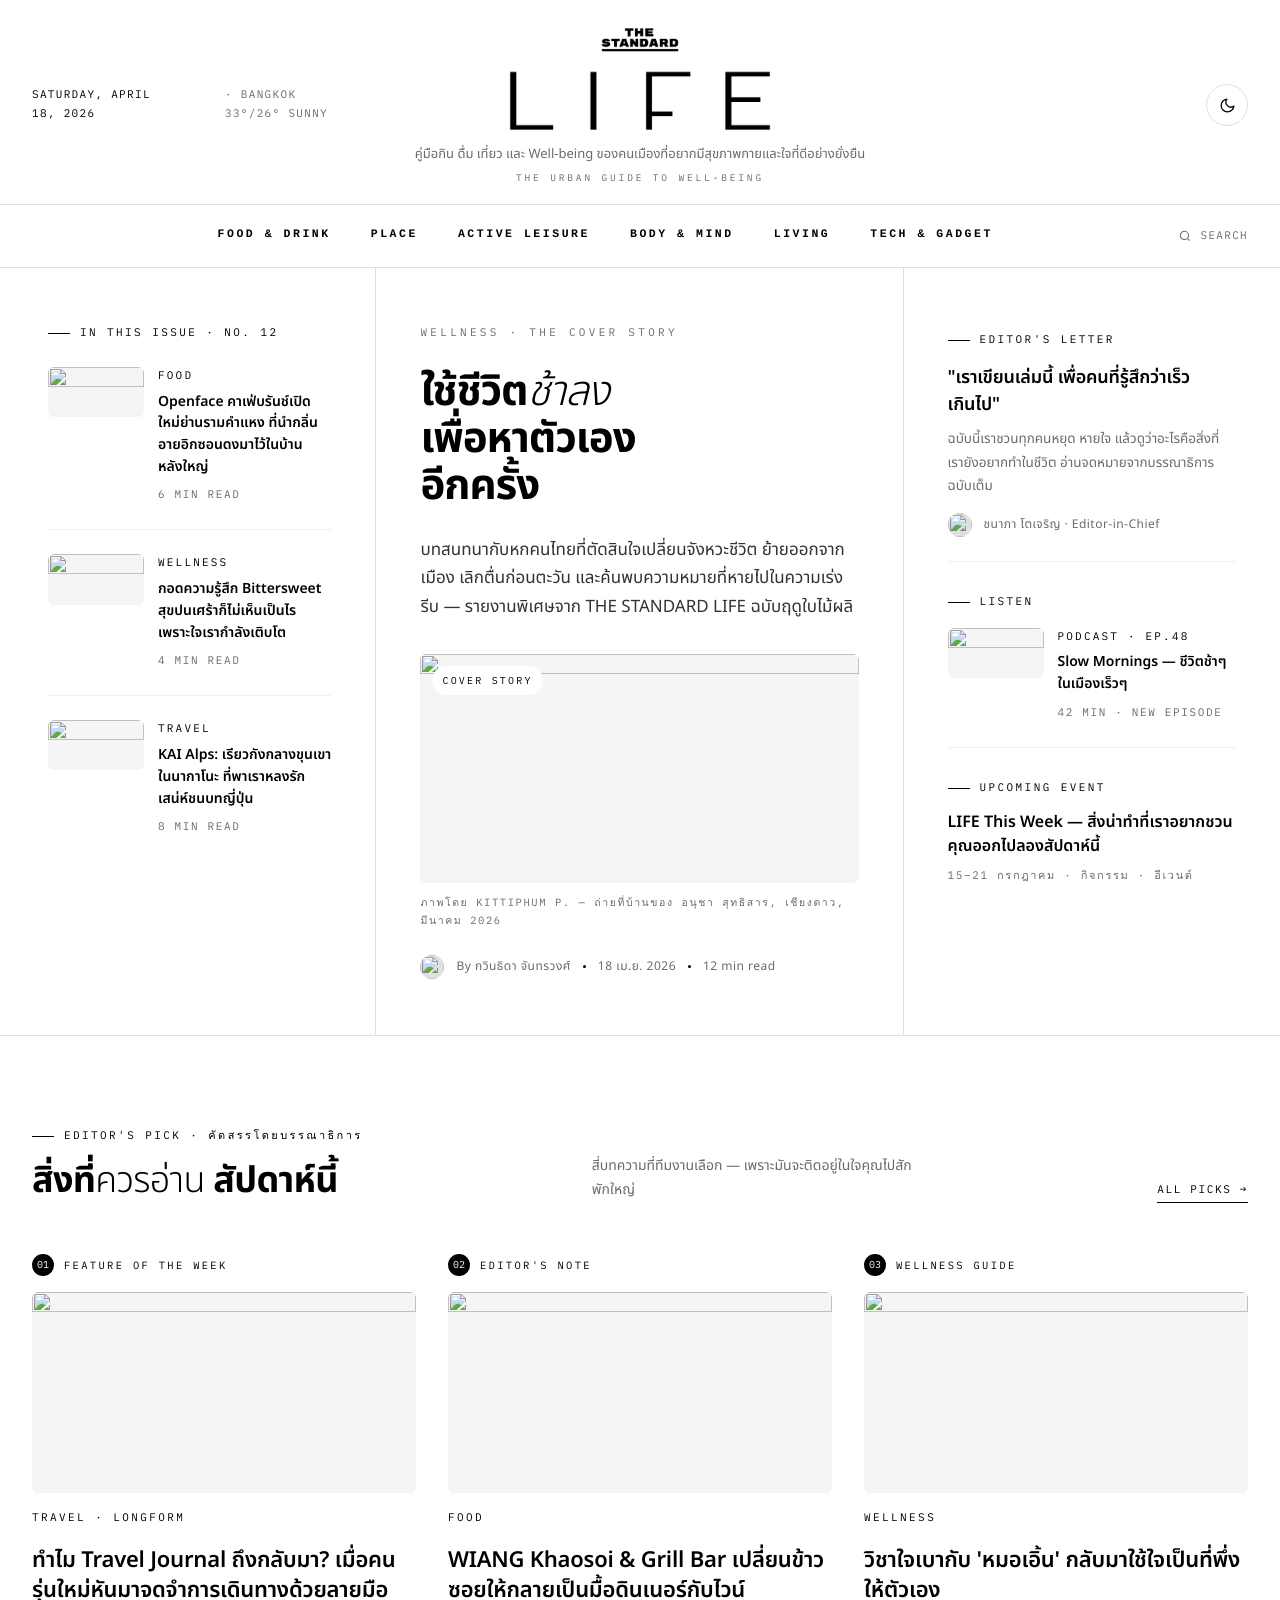
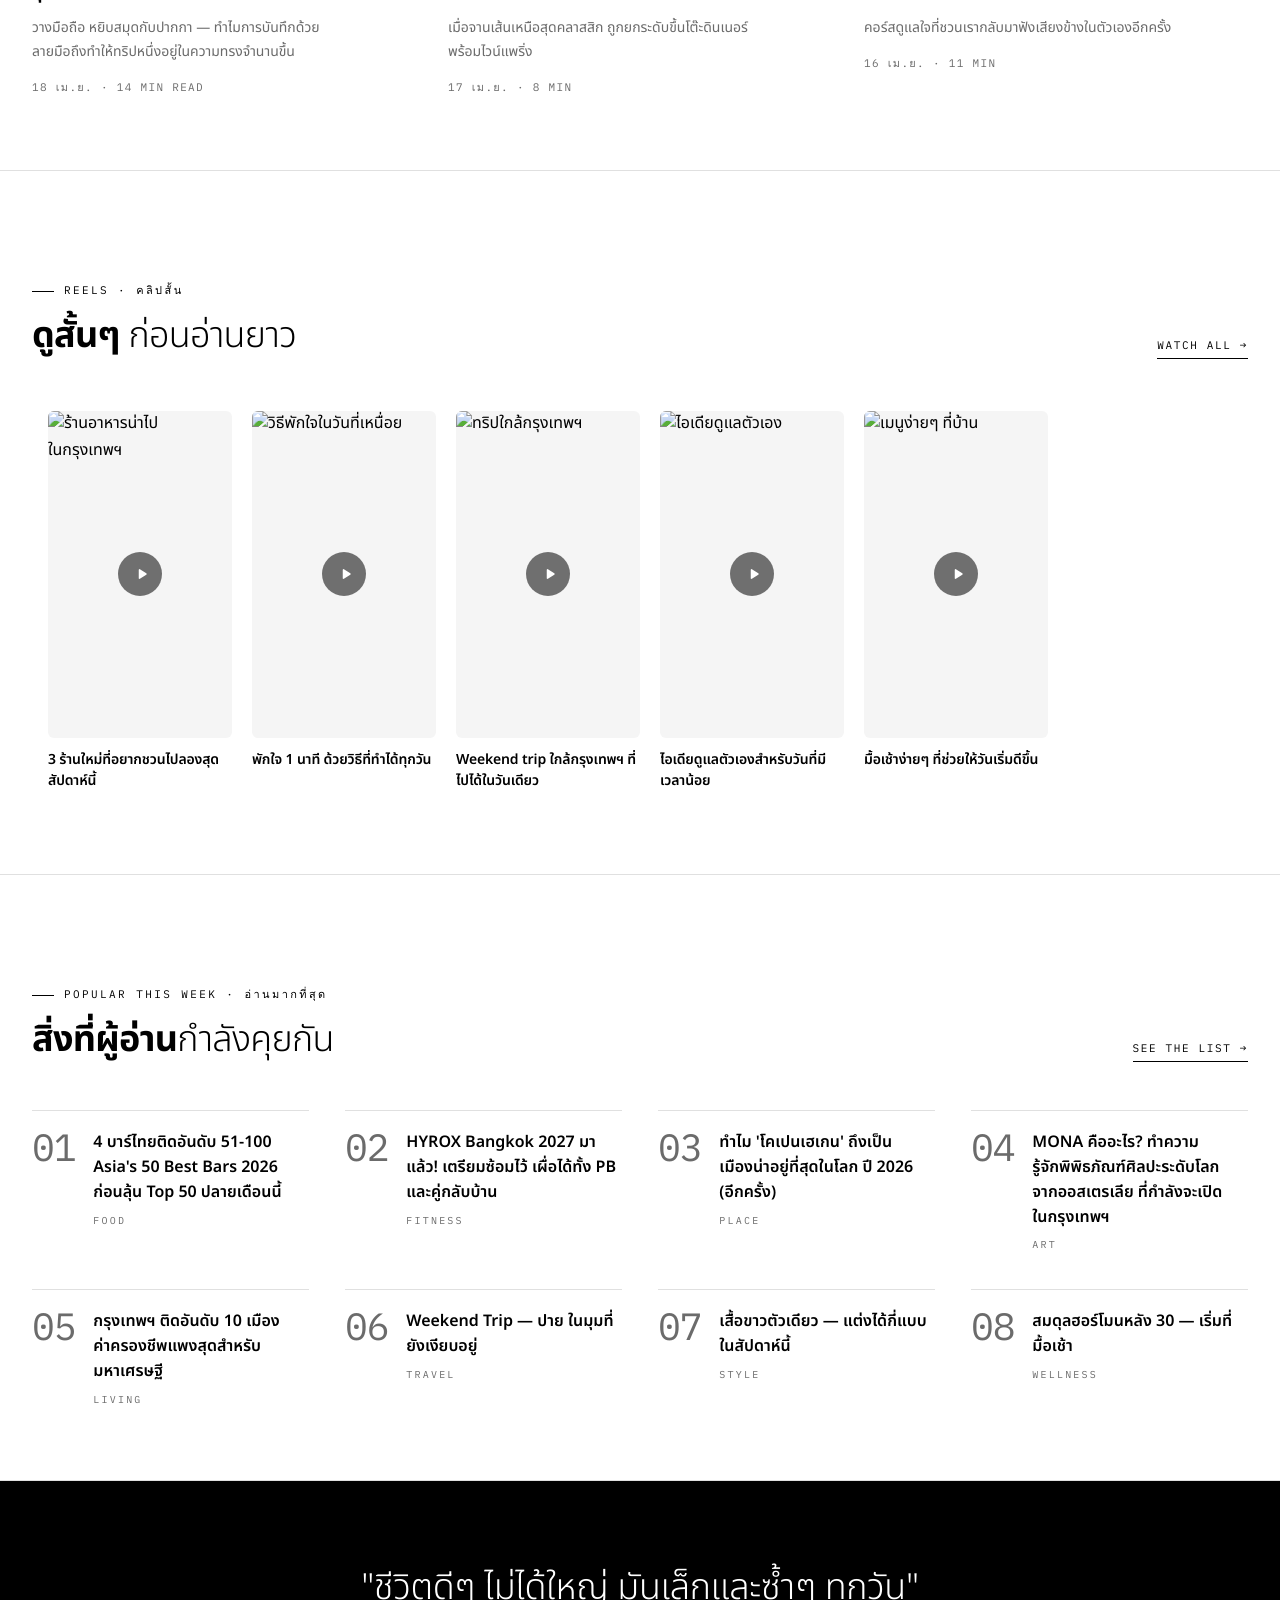
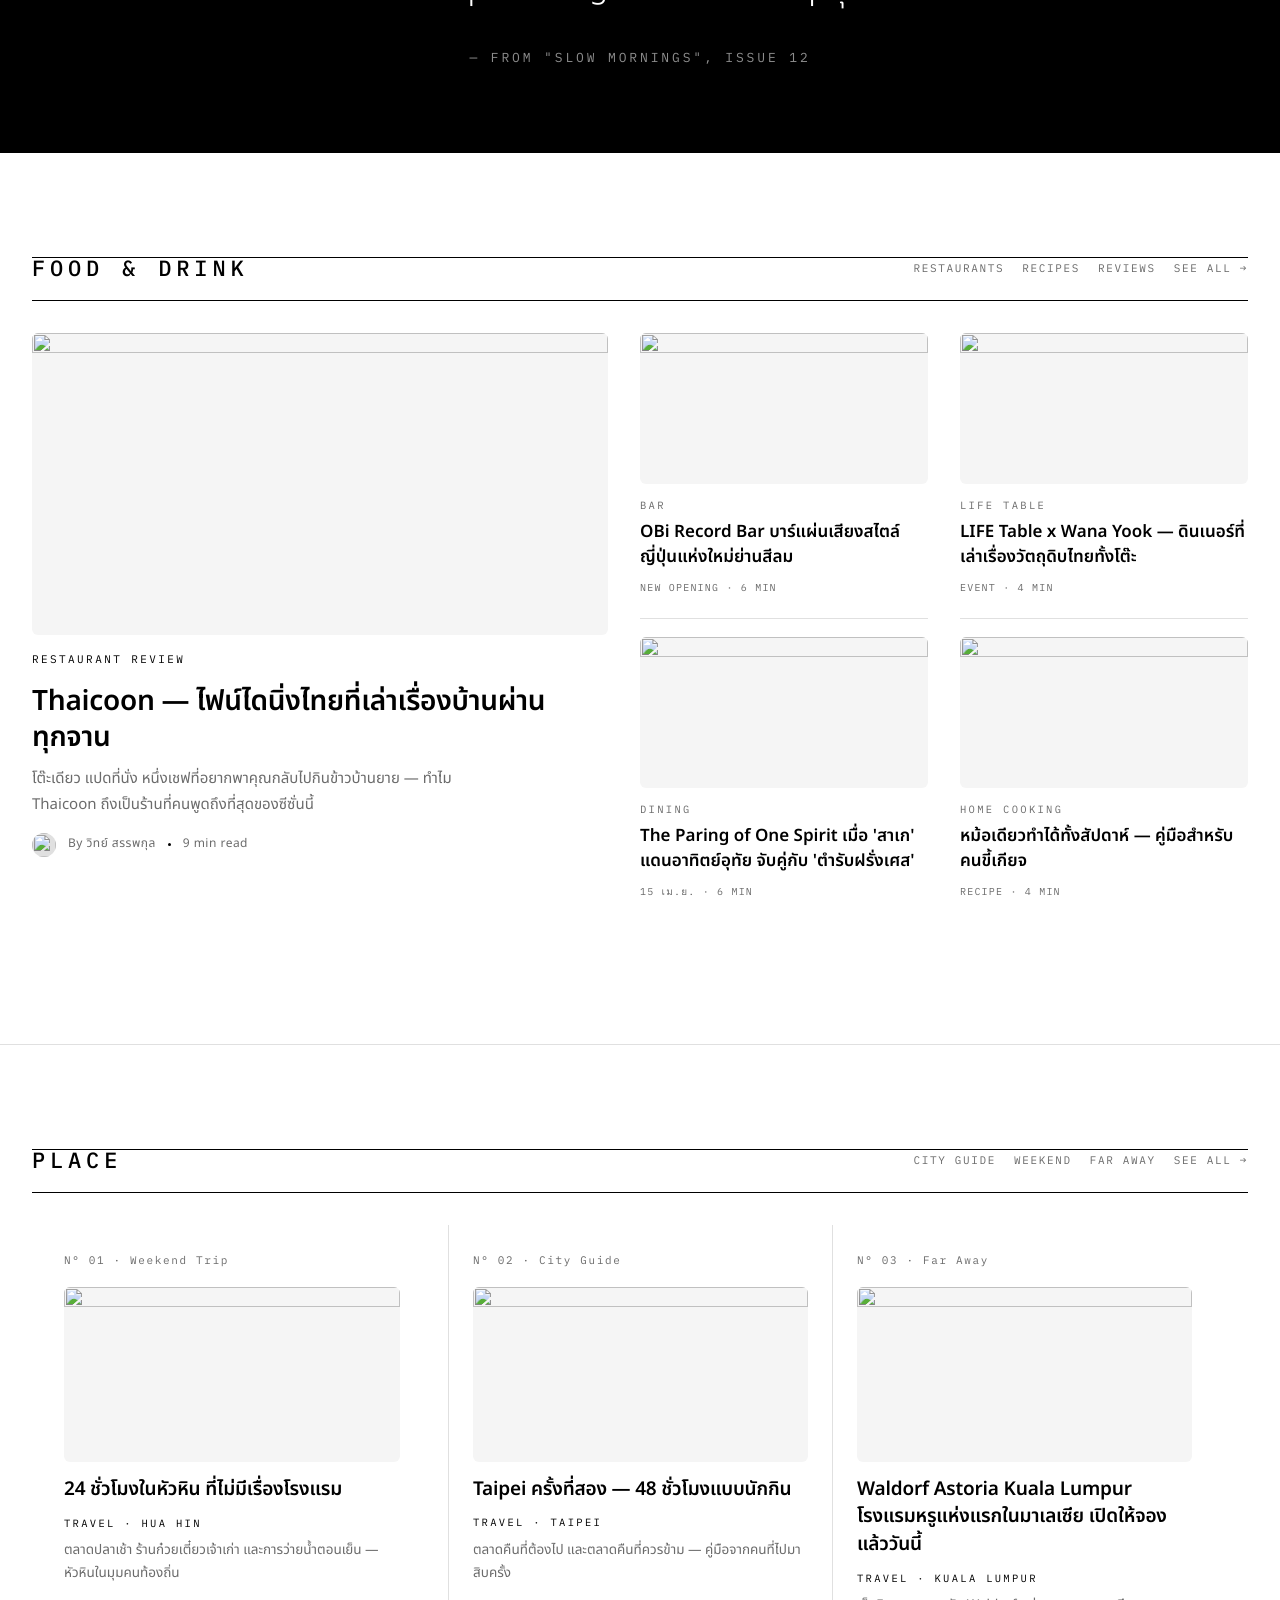
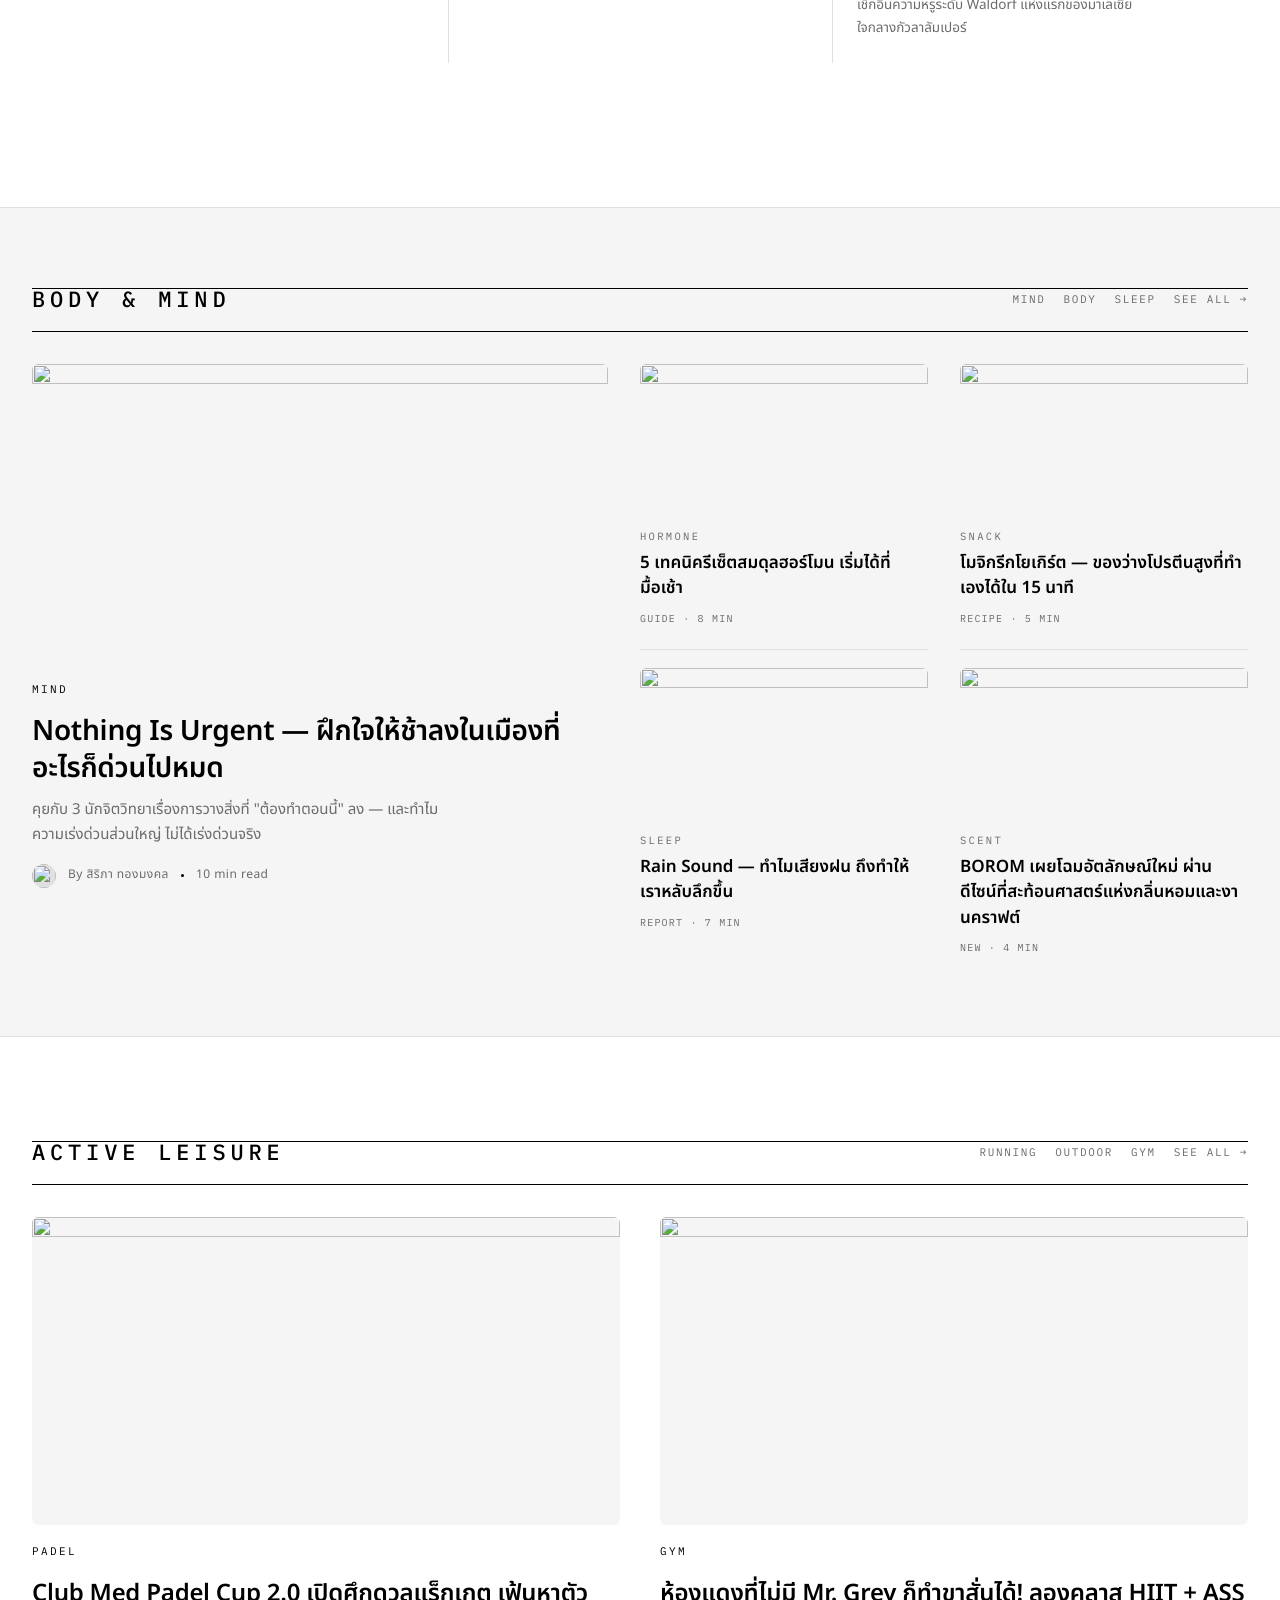
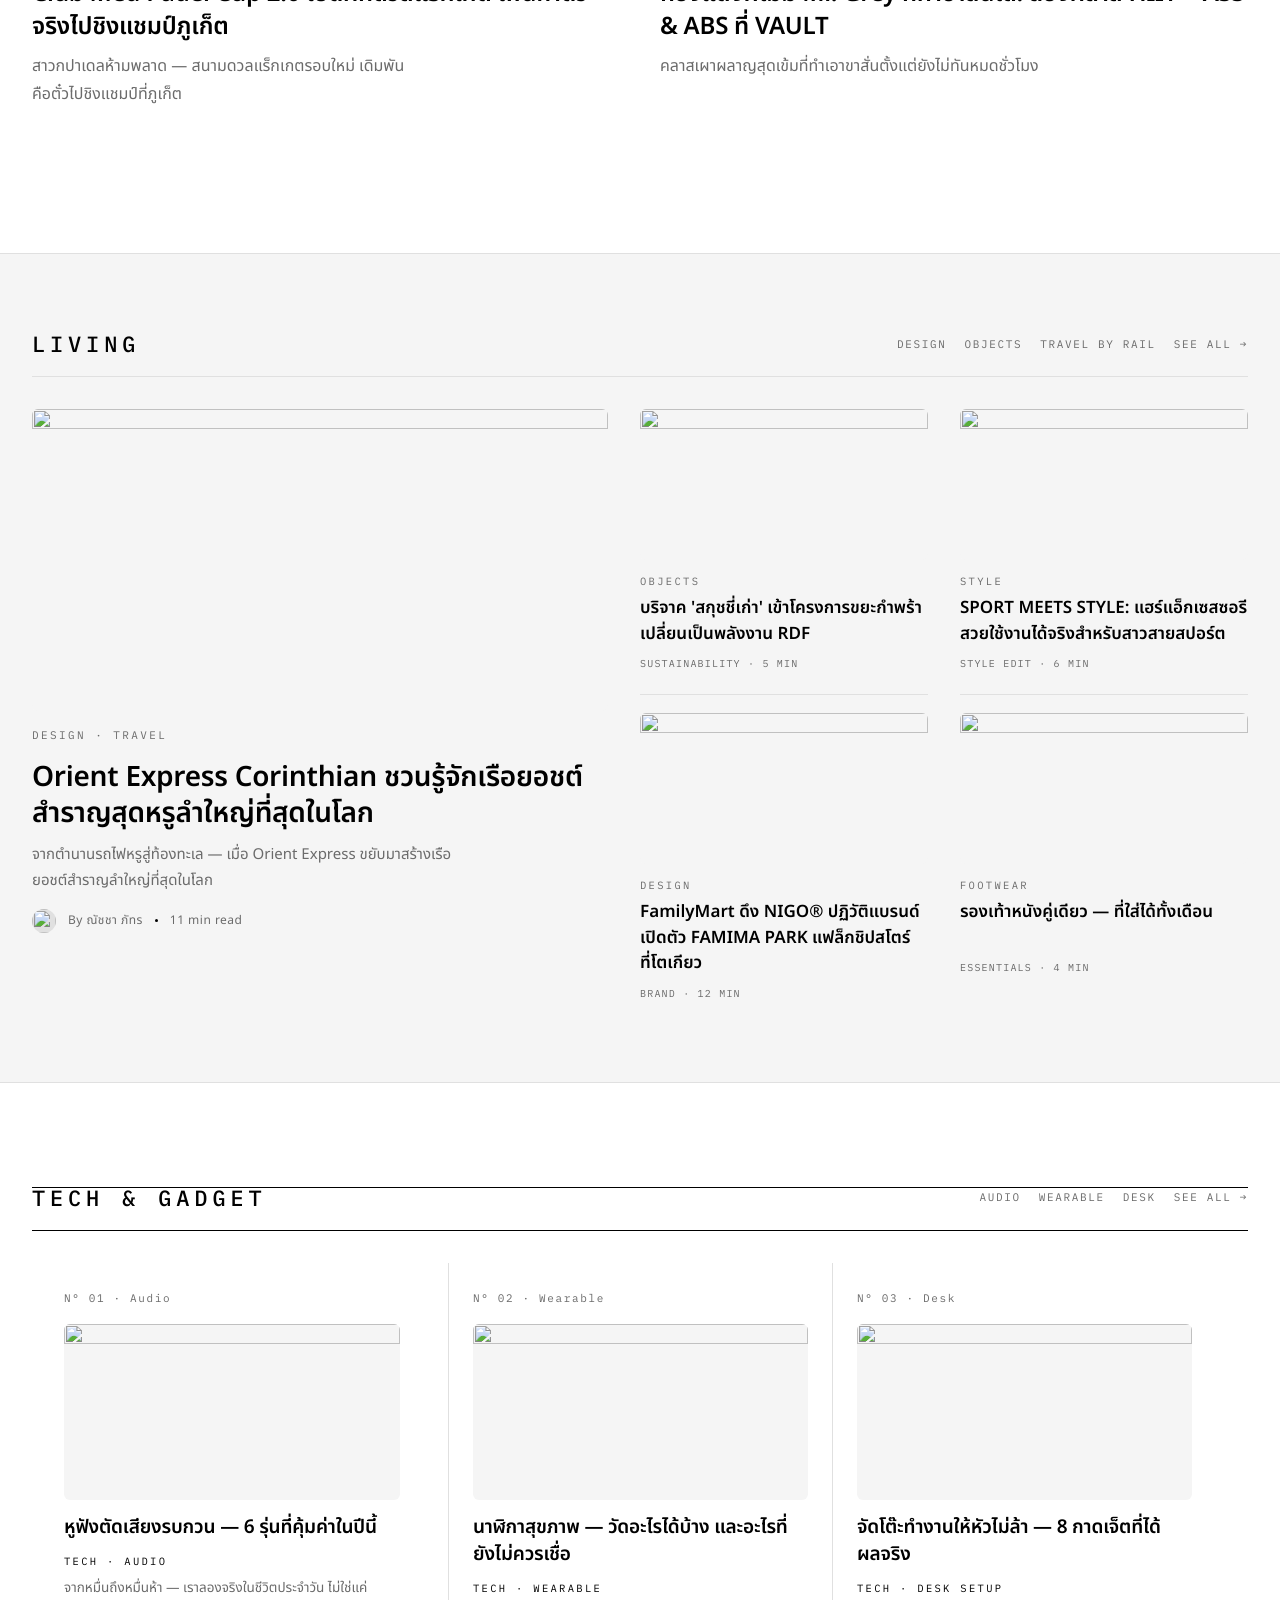
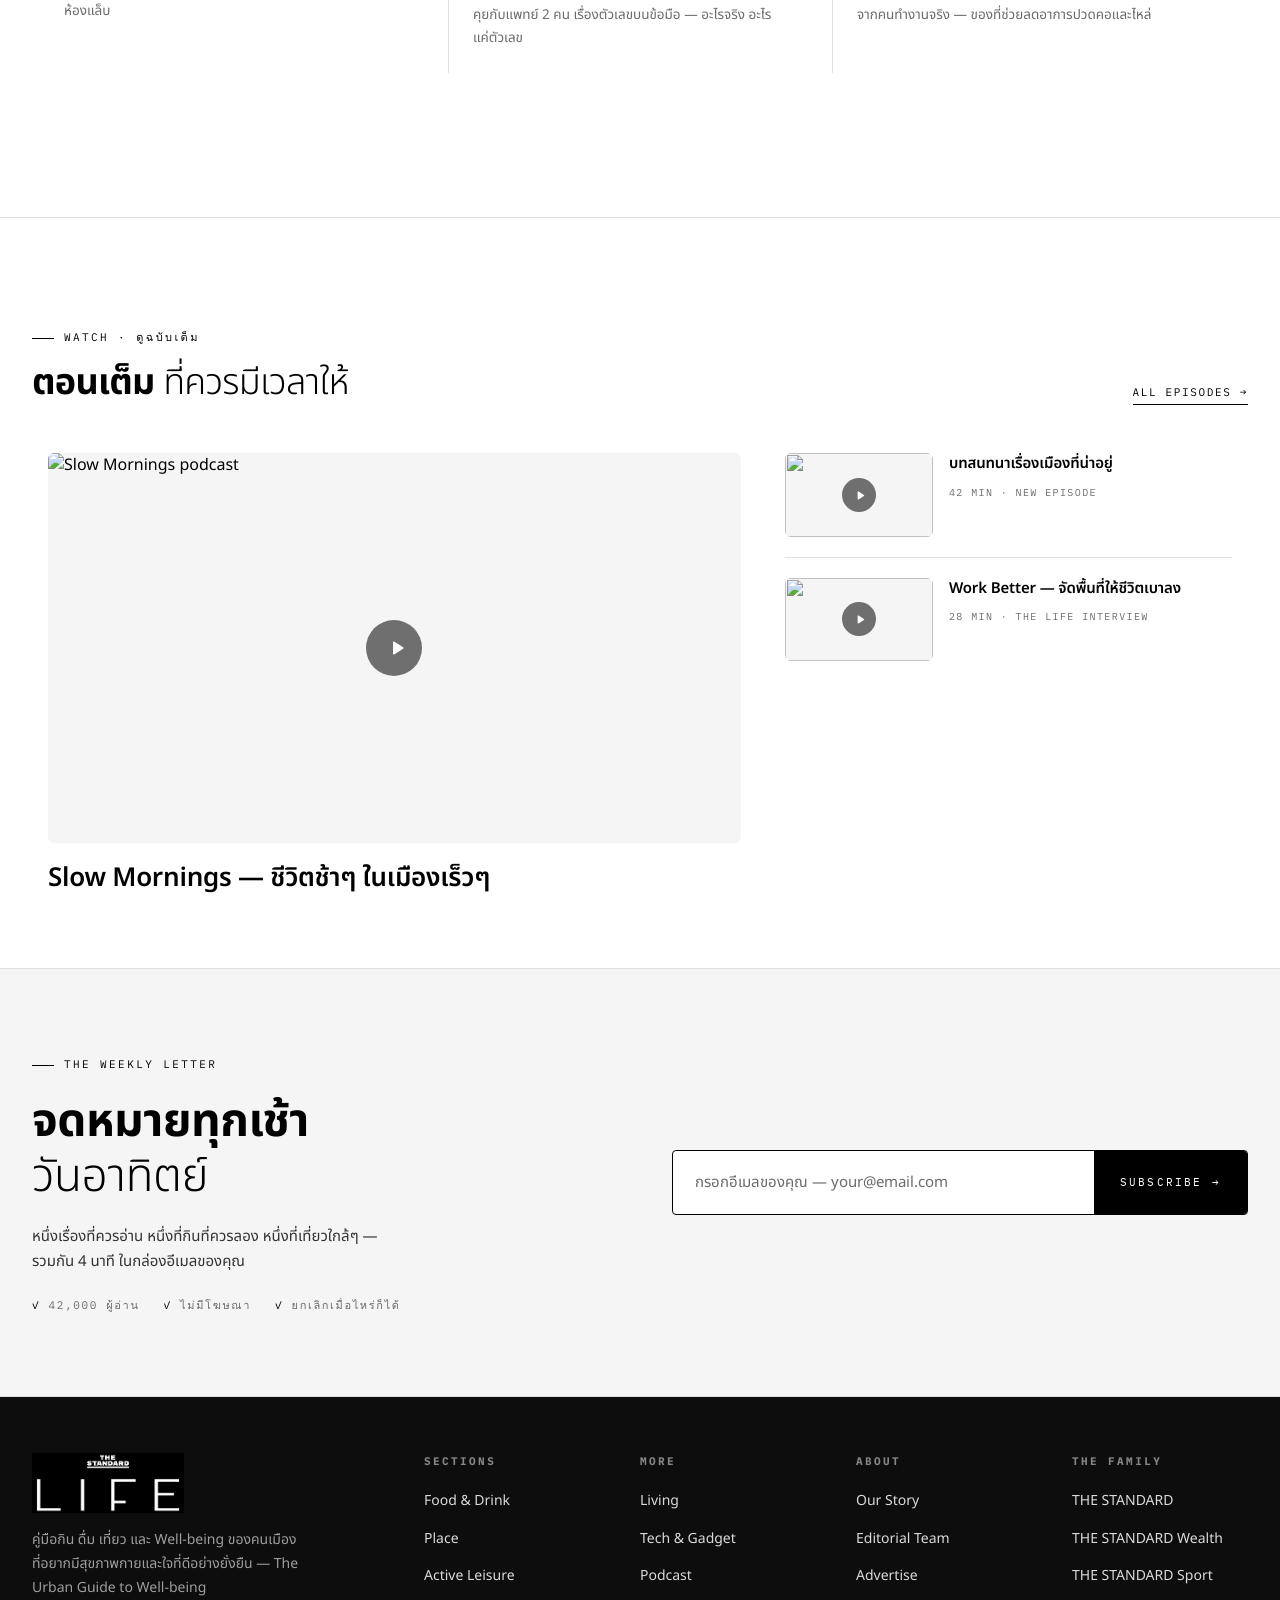
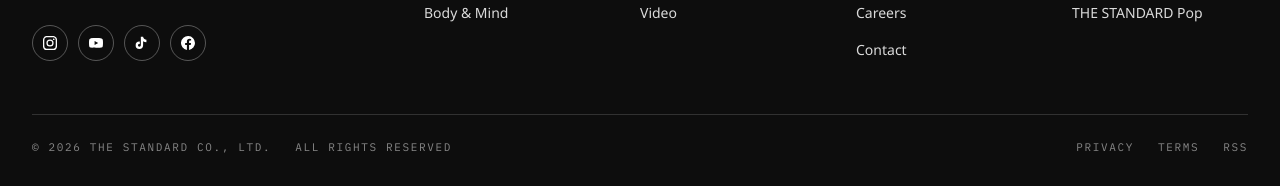
==== commit 9149800d: "commit" ====
--- a/index.html
+++ b/index.html
@@ -465,6 +465,7 @@
     footer{padding:36px 14px 18px;}
   }
 </style>
+<link rel="stylesheet" href="wordpress-plugin/thestandard-life/assets/css/life.css">
 </head>
 <body>
 
@@ -656,6 +657,41 @@
       <p>คอร์สดูแลใจที่ชวนเรากลับมาฟังเสียงข้างในตัวเองอีกครั้ง</p>
       <div class="meta">16 เม.ย. · 11 min</div>
     </div>
+  </div>
+</section>
+
+<!-- SHORT LIFE -->
+<section class="section reels-section">
+  <div class="section-head">
+    <div>
+      <div class="kicker" style="margin-bottom:16px;">Reels · คลิปสั้น</div>
+      <h2 class="title">ดูสั้นๆ <em>ก่อนอ่านยาว</em></h2>
+    </div>
+    <a class="more" href="#">Watch all →</a>
+  </div>
+  <div class="reels-rail">
+    <ul class="reels">
+      <li><a class="reel" href="https://www.youtube.com/@THE.STANDARDLIFE/shorts" target="_blank" rel="noopener">
+        <span class="reel-frame"><img src="https://images.unsplash.com/photo-1517248135467-4c7edcad34c4?w=600&h=1067&fit=crop&q=85" alt="ร้านอาหารน่าไปในกรุงเทพฯ" loading="lazy"><span class="reel-play" aria-hidden="true"><svg viewBox="0 0 24 24" fill="currentColor"><path d="M9 6.5v11a1 1 0 0 0 1.53.85l8.5-5.5a1 1 0 0 0 0-1.7l-8.5-5.5A1 1 0 0 0 9 6.5"/></svg></span></span>
+        <span class="reel-title">3 ร้านใหม่ที่อยากชวนไปลองสุดสัปดาห์นี้</span>
+      </a></li>
+      <li><a class="reel" href="https://www.youtube.com/@THE.STANDARDLIFE/shorts" target="_blank" rel="noopener">
+        <span class="reel-frame"><img src="https://images.unsplash.com/photo-1506126613408-eca07ce68773?w=600&h=1067&fit=crop&q=85" alt="วิธีพักใจในวันที่เหนื่อย" loading="lazy"><span class="reel-play" aria-hidden="true"><svg viewBox="0 0 24 24" fill="currentColor"><path d="M9 6.5v11a1 1 0 0 0 1.53.85l8.5-5.5a1 1 0 0 0 0-1.7l-8.5-5.5A1 1 0 0 0 9 6.5"/></svg></span></span>
+        <span class="reel-title">พักใจ 1 นาที ด้วยวิธีที่ทำได้ทุกวัน</span>
+      </a></li>
+      <li><a class="reel" href="https://www.youtube.com/@THE.STANDARDLIFE/shorts" target="_blank" rel="noopener">
+        <span class="reel-frame"><img src="https://images.unsplash.com/photo-1476514525535-07fb3b4ae5f1?w=600&h=1067&fit=crop&q=85" alt="ทริปใกล้กรุงเทพฯ" loading="lazy"><span class="reel-play" aria-hidden="true"><svg viewBox="0 0 24 24" fill="currentColor"><path d="M9 6.5v11a1 1 0 0 0 1.53.85l8.5-5.5a1 1 0 0 0 0-1.7l-8.5-5.5A1 1 0 0 0 9 6.5"/></svg></span></span>
+        <span class="reel-title">Weekend trip ใกล้กรุงเทพฯ ที่ไปได้ในวันเดียว</span>
+      </a></li>
+      <li><a class="reel" href="https://www.youtube.com/@THE.STANDARDLIFE/shorts" target="_blank" rel="noopener">
+        <span class="reel-frame"><img src="https://images.unsplash.com/photo-1515377905703-c4788e51af15?w=600&h=1067&fit=crop&q=85" alt="ไอเดียดูแลตัวเอง" loading="lazy"><span class="reel-play" aria-hidden="true"><svg viewBox="0 0 24 24" fill="currentColor"><path d="M9 6.5v11a1 1 0 0 0 1.53.85l8.5-5.5a1 1 0 0 0 0-1.7l-8.5-5.5A1 1 0 0 0 9 6.5"/></svg></span></span>
+        <span class="reel-title">ไอเดียดูแลตัวเองสำหรับวันที่มีเวลาน้อย</span>
+      </a></li>
+      <li><a class="reel" href="https://www.youtube.com/@THE.STANDARDLIFE/shorts" target="_blank" rel="noopener">
+        <span class="reel-frame"><img src="https://images.unsplash.com/photo-1498837167922-ddd27525d352?w=600&h=1067&fit=crop&q=85" alt="เมนูง่ายๆ ที่บ้าน" loading="lazy"><span class="reel-play" aria-hidden="true"><svg viewBox="0 0 24 24" fill="currentColor"><path d="M9 6.5v11a1 1 0 0 0 1.53.85l8.5-5.5a1 1 0 0 0 0-1.7l-8.5-5.5A1 1 0 0 0 9 6.5"/></svg></span></span>
+        <span class="reel-title">มื้อเช้าง่ายๆ ที่ช่วยให้วันเริ่มดีขึ้น</span>
+      </a></li>
+    </ul>
   </div>
 </section>
 
@@ -1010,6 +1046,27 @@
   </div>
 </section>
 
+<!-- WATCH -->
+<section class="section watch-section">
+  <div class="section-head">
+    <div>
+      <div class="kicker" style="margin-bottom:16px;">Watch · ดูฉบับเต็ม</div>
+      <h2 class="title">ตอนเต็ม <em>ที่ควรมีเวลาให้</em></h2>
+    </div>
+    <a class="more" href="https://www.youtube.com/@THE.STANDARDLIFE/videos" target="_blank" rel="noopener">All episodes →</a>
+  </div>
+  <div class="watch">
+    <a class="watch-lead" href="https://www.youtube.com/@THE.STANDARDLIFE/videos" target="_blank" rel="noopener">
+      <span class="watch-frame"><img src="https://images.unsplash.com/photo-1478737270239-2f02b77fc618?w=1200&h=675&fit=crop&q=85" alt="Slow Mornings podcast" loading="lazy"><span class="watch-play" aria-hidden="true"><svg viewBox="0 0 24 24" fill="currentColor"><path d="M9 6.5v11a1 1 0 0 0 1.53.85l8.5-5.5a1 1 0 0 0 0-1.7l-8.5-5.5A1 1 0 0 0 9 6.5"/></svg></span></span>
+      <span class="watch-body"><span class="watch-title">Slow Mornings — ชีวิตช้าๆ ในเมืองเร็วๆ</span></span>
+    </a>
+    <ul class="watch-list">
+      <li><a class="watch-item" href="https://www.youtube.com/@THE.STANDARDLIFE/videos" target="_blank" rel="noopener"><span class="watch-frame"><img src="https://images.unsplash.com/photo-1516321318423-f06f85e504b3?w=600&h=338&fit=crop&q=85" alt="" loading="lazy"><span class="watch-play" aria-hidden="true"><svg viewBox="0 0 24 24" fill="currentColor"><path d="M9 6.5v11a1 1 0 0 0 1.53.85l8.5-5.5a1 1 0 0 0 0-1.7l-8.5-5.5A1 1 0 0 0 9 6.5"/></svg></span></span><span class="watch-body"><span class="watch-title">บทสนทนาเรื่องเมืองที่น่าอยู่</span><span class="watch-meta">42 min · New episode</span></span></a></li>
+      <li><a class="watch-item" href="https://www.youtube.com/@THE.STANDARDLIFE/videos" target="_blank" rel="noopener"><span class="watch-frame"><img src="https://images.unsplash.com/photo-1497366754035-f200968a6e72?w=600&h=338&fit=crop&q=85" alt="" loading="lazy"><span class="watch-play" aria-hidden="true"><svg viewBox="0 0 24 24" fill="currentColor"><path d="M9 6.5v11a1 1 0 0 0 1.53.85l8.5-5.5a1 1 0 0 0 0-1.7l-8.5-5.5A1 1 0 0 0 9 6.5"/></svg></span></span><span class="watch-body"><span class="watch-title">Work Better — จัดพื้นที่ให้ชีวิตเบาลง</span><span class="watch-meta">28 min · The LIFE Interview</span></span></a></li>
+    </ul>
+  </div>
+</section>
+
 <!-- NEWSLETTER -->
 <section class="newsletter">
   <div>
--- a/wordpress-plugin/thestandard-life/assets/css/life.css
+++ b/wordpress-plugin/thestandard-life/assets/css/life.css
@@ -0,0 +1,950 @@
+/* THE STANDARD LIFE — plugin styles (loaded only on LIFE pages) */
+:root{
+    --ink:#000000;
+    --paper:#ffffff;
+    --cream:#f5f5f5;
+    --stone:#ebebeb;
+    --muted:#6b6b6b;
+    --body:#333333;
+    --line:#e0e0e0;
+    --line-soft:#f0f0f0;
+    --line-strong:#000000;
+    --accent:#000000;
+    --inverse-bg:#000000;
+    --inverse-fg:#ffffff;
+    --dark-section-bg:#0d0d0d;
+    --dark-section-fg:#f5f5f5;
+    --hot:#cc3b18;
+    --r:6px;
+    --cover: 1200 / 628;
+    --serif:'Fraunces','Georgia',serif;
+    --serif-th:'Noto Serif Thai','Georgia',serif;
+    --sans:'Noto Sans Thai',system-ui,-apple-system,sans-serif;
+    --mono:'IBM Plex Mono',ui-monospace,monospace;
+  }
+  html[data-theme="dark"]{
+    --ink:#f5f5f5;
+    --paper:#0a0a0a;
+    --cream:#141414;
+    --stone:#1e1e1e;
+    --muted:#888888;
+    --body:#cccccc;
+    --line:#242424;
+    --line-soft:#1a1a1a;
+    --line-strong:#f5f5f5;
+    --accent:#f5f5f5;
+    --inverse-bg:#f5f5f5;
+    --inverse-fg:#0a0a0a;
+    --dark-section-bg:#141414;
+    --dark-section-fg:#f5f5f5;
+  }
+  *{box-sizing:border-box; margin:0; padding:0;}
+  html,body{background:var(--paper); color:var(--ink); font-family:var(--sans); font-size:16px; line-height:1.72; -webkit-font-smoothing:antialiased; text-rendering:geometricPrecision; text-wrap:pretty;}
+  img{display:block; max-width:100%;}
+  a{color:inherit; text-decoration:none;}
+  button{font:inherit; background:none; border:0; cursor:pointer; color:inherit;}
+
+  .wrap{max-width:1400px; margin:0 auto; padding:0 40px;}
+
+  /* ---------- TICKER (hidden in minimal mode) ---------- */
+  .ticker{display:none;}
+  .ticker-inner{display:flex; gap:48px; padding:10px 40px; white-space:nowrap; animation:tick 50s linear infinite; width:max-content;}
+  .ticker-inner span{display:inline-flex; gap:12px; align-items:center;}
+  .ticker-inner span::before{content:""; width:4px; height:4px; background:var(--inverse-fg); border-radius:50%; display:inline-block;}
+  .ticker-inner .live::before{background:var(--hot); box-shadow:0 0 0 3px rgba(230,68,21,.25);}
+  @keyframes tick{ to{ transform:translateX(-50%);} }
+
+  /* ---------- MASTHEAD ---------- */
+  /* display:contents lets the sticky .nav escape this wrapper and stick to the page, not just the header box */
+  .masthead{display:contents;}
+  .masthead-top{display:grid; grid-template-columns:1fr auto 1fr; align-items:center; padding:28px 48px 22px; gap:24px;}
+  .mh-left, .mh-right{display:flex; align-items:center; gap:20px;}
+  .mh-right{justify-content:flex-end;}
+  .mh-date{font-family:var(--mono); font-size:11px; letter-spacing:.12em; text-transform:uppercase; color:var(--ink);}
+  .mh-weather{font-family:var(--mono); font-size:11px; letter-spacing:.12em; text-transform:uppercase; color:var(--muted);}
+  .pill-sub{border:1px solid var(--ink); padding:6px 14px; font-family:var(--mono); font-size:11px; letter-spacing:.14em; text-transform:uppercase; border-radius:999px; background:var(--ink); color:var(--paper);}
+  .mh-link{font-family:var(--mono); font-size:11px; letter-spacing:.12em; text-transform:uppercase;}
+
+  /* theme toggle */
+  .theme-toggle{flex:none; width:42px; height:42px; border:1px solid var(--line); border-radius:50%; display:inline-grid; place-items:center; background:transparent; color:var(--ink); cursor:pointer; transition:background .2s, color .2s, border-color .2s;}
+  .theme-toggle:hover{background:var(--ink); color:var(--paper); border-color:var(--ink);}
+  .theme-toggle svg{width:17px; height:17px;}
+  .theme-toggle .sun{display:none;}
+  html[data-theme="dark"] .theme-toggle .sun{display:block;}
+  html[data-theme="dark"] .theme-toggle .moon{display:none;}
+
+  /* hamburger (mobile) */
+  .hamburger{display:none; flex:none; width:42px; height:42px; border:1px solid var(--line); border-radius:50%; place-items:center; background:transparent; color:var(--ink); cursor:pointer;}
+  .hamburger svg{width:18px; height:18px;}
+  .nav-hamburger-wrap{display:none;}
+
+  /* ---------- BRAND WORDMARK ---------- */
+  .logo{display:flex; flex-direction:column; align-items:center; gap:0; line-height:1; color:var(--ink);}
+  .logo-img{height:clamp(72px, 9vw, 110px); width:auto; display:block;}
+  html[data-theme="dark"] .logo-img{filter:invert(1);}
+
+  /* nav */
+  .nav{display:flex; justify-content:center; align-items:stretch; border-top:1px solid var(--line); border-bottom:1px solid var(--line); padding:0 48px; overflow-x:auto; scrollbar-width:none; position:sticky; top:0; z-index:100; background:var(--paper); backdrop-filter:blur(12px); -webkit-backdrop-filter:blur(12px); transition:box-shadow .25s;}
+  .nav.scrolled{box-shadow:0 2px 16px rgba(0,0,0,.07);}
+  .nav::-webkit-scrollbar{display:none;}
+  .nav ul{list-style:none; display:flex; gap:0; justify-content:center; flex:1;}
+  .nav li a{display:block; padding:20px 20px; font-family:var(--mono); font-weight:600; font-size:11.5px; letter-spacing:.22em; text-transform:uppercase; position:relative; white-space:nowrap; transition:opacity .2s; border-bottom:2px solid transparent;}
+  .nav li a:hover{opacity:.5; border-bottom-color:var(--ink);}
+  /* Mark the section being read. WordPress sets these classes on a menu built
+     in Appearance > Menus; the automatic fallback list has no equivalent. */
+  .nav li.current-menu-item > a,
+  .nav li.current-menu-parent > a,
+  .nav li.current-menu-ancestor > a{border-bottom-color:var(--ink);}
+  .nav-meta{display:flex; align-items:center; gap:18px; color:var(--muted); font-family:var(--mono); font-size:11px; letter-spacing:.12em; text-transform:uppercase; white-space:nowrap;}
+  .nav-meta .search{display:inline-flex; align-items:center; gap:8px; cursor:pointer;}
+  .nav-meta .search svg{width:14px; height:14px;}
+
+  /* ---------- KICKER (section label) ---------- */
+  .kicker{font-family:var(--mono); font-size:11px; letter-spacing:.22em; text-transform:uppercase; color:var(--ink); display:inline-flex; align-items:center; gap:10px;}
+  .kicker::before{content:""; width:22px; height:1px; background:var(--ink);}
+  .kicker.no-line::before{display:none;}
+
+  .eyebrow{font-family:var(--mono); font-size:11px; letter-spacing:.2em; text-transform:uppercase; color:var(--ink);}
+
+  /* ---------- HERO ---------- */
+  .hero{display:grid; grid-template-columns: 1fr 1.4fr 1fr; gap:0; border-bottom:1px solid var(--line);}
+  .hero > *{padding:56px 44px; border-right:1px solid var(--line);}
+  .hero > *:last-child{border-right:0;}
+  .hero > *:first-child{padding-left:48px;}
+
+  .hero-side{display:flex; flex-direction:column; gap:24px;}
+  .hero-side h4{font-family:var(--sans); font-weight:700; font-size:18px; line-height:1.45; letter-spacing:-.01em;}
+  .hero-side h4 a:hover{ text-decoration:underline; text-decoration-thickness:1px; text-underline-offset:4px;}
+  .hero-side .meta{font-family:var(--mono); font-size:11px; letter-spacing:.15em; text-transform:uppercase; color:var(--muted);}
+  .hero-side .small-card{display:grid; grid-template-columns:96px 1fr; gap:14px; align-items:flex-start;}
+  .hero-side .small-card img{width:96px; aspect-ratio:var(--cover); object-fit:contain; background:var(--cream); filter:grayscale(.05); border-radius:var(--r);}
+  .hero-side .small-card > div{display:flex; flex-direction:column;}
+  .hero-side .small-card h5{font-family:var(--sans); font-weight:600; font-size:14px; line-height:1.55;}
+  .hero-side hr{border:0; border-top:1px solid var(--line-soft); margin:0;}
+  /* Event poster: show the artwork in full (posters are often portrait), never
+     cropped, but kept to a thumbnail size so it stays a supporting visual. The
+     px cap keeps it small once the sidebar goes full-width on mobile. */
+  .event-poster{margin:14px 0 0;}
+  .event-poster img{display:block; width:100%; max-width:min(70%, 190px); height:auto; border-radius:var(--r); background:var(--cream); transition:opacity .2s ease;}
+  .event-title{font-family:var(--sans); font-size:16px; margin-top:12px; font-weight:600; line-height:1.5;}
+
+  .hero-main{display:flex; flex-direction:column; gap:26px;}
+  .hero-main .cat{font-family:var(--mono); font-size:11px; letter-spacing:.3em; text-transform:uppercase; color:var(--muted);}
+  .hero-main h1{
+    font-family:var(--sans); font-weight:700; font-size:clamp(38px,4.6vw,42px); line-height:1.12; letter-spacing:-.025em;
+  }
+  .hero-main h1 em{font-style:italic; font-weight:300;}
+  .hero-main .dek{
+    font-family:var(--sans); font-size:17px; line-height:1.68; color:var(--body); max-width:50ch;
+    display:-webkit-box; -webkit-line-clamp:3; line-clamp:3; -webkit-box-orient:vertical; overflow:hidden;
+  }
+  .hero-main figure{margin-top:6px;}
+  .hero-main figure img{aspect-ratio:var(--cover); object-fit:contain; width:100%; background:var(--cream); border-radius:var(--r);}
+  .hero-main figcaption{font-family:var(--mono); font-size:10.5px; letter-spacing:.15em; text-transform:uppercase; color:var(--muted); margin-top:10px;}
+  .byline{display:flex; align-items:center; gap:12px; font-family:var(--sans); font-size:12px; letter-spacing:.04em; text-transform:none; color:var(--muted); flex-wrap:wrap;}
+  .byline .avatar{width:24px; height:24px; border-radius:50%; background:var(--line); object-fit:cover;}
+  .byline .dot{width:3px; height:3px; background:var(--ink); border-radius:50%;}
+
+  /* ---------- SECTION HEADER ---------- */
+  .section{padding:104px 0 72px; border-bottom:1px solid var(--line);}
+  .section-head{display:flex; align-items:flex-end; justify-content:space-between; padding:0 48px; margin-bottom:48px; gap:40px;}
+  .section-head .title{font-family:var(--sans); font-weight:700; font-size:36px; letter-spacing:-.02em; line-height:1.15;}
+  .section-head .title em{font-style:normal; font-weight:300;}
+  .section-head .lede{max-width:42ch; font-size:14px; color:var(--muted);}
+  .section-head .more{font-family:var(--mono); font-size:11px; letter-spacing:.15em; text-transform:uppercase; border-bottom:1px solid var(--ink); padding-bottom:2px; align-self:flex-end; color:var(--ink);}
+
+  /* ---------- EDITOR'S PICK ---------- */
+  .pick{display:grid; grid-template-columns: 1fr 1fr 1fr; gap:48px; padding:0 48px;}
+  .pick-card h3{font-family:var(--sans); font-weight:600; font-size:22px; line-height:1.4; letter-spacing:-.01em; margin-top:18px;}
+  .pick-card .cat{font-family:var(--mono); font-size:11px; letter-spacing:.22em; text-transform:uppercase; color:var(--ink);}
+  .pick-card p{color:var(--muted); font-size:14px; margin-top:10px; max-width:40ch; display:-webkit-box; -webkit-line-clamp:2; -webkit-box-orient:vertical; overflow:hidden;}
+  .pick-card .meta{margin-top:14px; font-family:var(--mono); font-size:11px; letter-spacing:.12em; text-transform:uppercase; color:var(--muted);}
+  .pick-card img{aspect-ratio:var(--cover); object-fit:contain; width:100%; background:var(--cream); border-radius:var(--r);}
+  .pick-card.feature img{aspect-ratio:var(--cover); object-fit:contain; background:var(--cream);}
+  .pick-badge{display:inline-flex; gap:10px; align-items:center; font-family:var(--mono); font-size:10.5px; letter-spacing:.22em; text-transform:uppercase; margin-bottom:16px; color:var(--ink);}
+  .pick-badge .n{display:inline-grid; place-items:center; width:22px; height:22px; background:var(--ink); color:var(--paper); border-radius:50%; font-size:10px; letter-spacing:0;}
+
+  /* ---------- POPULAR THIS WEEK ---------- */
+  .popular{padding:0 48px; display:grid; grid-template-columns: repeat(4, 1fr); gap:36px 36px;}
+  .pop-item{display:flex; gap:18px; align-items:flex-start; border-top:1px solid var(--line); padding-top:20px;}
+  .pop-item .num{font-family:var(--mono); font-weight:400; font-size:38px; line-height:.9; letter-spacing:-.03em; color:var(--muted);}
+  .pop-item h4{font-family:var(--sans); font-weight:600; font-size:16px; line-height:1.55;}
+  .pop-item .cat{font-family:var(--mono); font-size:10px; letter-spacing:.22em; text-transform:uppercase; color:var(--muted); display:block; margin-top:6px;}
+
+  /* ---------- BIG QUOTE — the single bold black moment ---------- */
+  /* The quote is meant to be a pause in the page's rhythm, but at 140px top and
+     bottom it was carrying more empty space than text and eating 60% of a
+     laptop screen. Scales with the viewport now, down to the same 56px the
+     phone breakpoint already used. */
+  .quote{padding:clamp(56px,6.5vw,90px) 40px; text-align:center; background:var(--ink); color:var(--paper); border-bottom:1px solid var(--ink);}
+  .quote blockquote{font-family:var(--sans); font-style:normal; font-weight:300; font-size:clamp(26px,3.8vw,36px); line-height:1.4; letter-spacing:-.01em; max-width:28ch; margin:0 auto; color:var(--paper);}
+  .quote blockquote::before, .quote blockquote::after{content:'"'; color:var(--paper);}
+  .quote cite{display:block; margin-top:32px; font-family:var(--mono); font-size:13px; letter-spacing:.22em; text-transform:uppercase; font-style:normal; color:var(--paper); opacity:.55;}
+
+  /* ---------- CATEGORY ROW ---------- */
+  .cat-row{padding:0 48px; margin-bottom:72px;}
+  /* The rule sits under the category name, not over it: the line belongs to
+     the heading it follows, and reads as the start of that row's cards rather
+     than as the end of the row above. Spacing is the old one mirrored — 20px
+     from name to line, 32px from line to the cards. */
+  .cat-row-head{display:flex; align-items:center; justify-content:space-between; border-bottom:1.5px solid var(--ink); padding:0 0 20px; margin-bottom:32px; gap:20px; flex-wrap:wrap;}
+  .cat-row-head h2{font-family:var(--mono); font-weight:500; font-size:clamp(16px,2vw,22px); letter-spacing:.22em; line-height:1; color:var(--ink); text-transform:uppercase;}
+  .cat-row-head h2 em{font-style:italic; font-weight:300;}
+  .cat-row-head .cat-sub{display:flex; align-items:center; gap:18px; flex-wrap:wrap;}
+  .cat-row-head .cat-sub a{font-family:var(--mono); font-size:11px; letter-spacing:.15em; text-transform:uppercase; color:var(--muted);}
+  .cat-row-head .cat-sub a:hover{color:var(--ink);}
+
+  .cat-grid{display:grid; grid-template-columns: 2fr 1fr 1fr; gap:32px; align-items:flex-start;}
+  .cat-lead img{aspect-ratio:var(--cover); object-fit:contain; width:100%; background:var(--cream); border-radius:var(--r);}
+  .cat-lead .cat{font-family:var(--mono); font-size:11px; letter-spacing:.22em; text-transform:uppercase; margin-top:16px; display:block;}
+  .cat-lead h3{font-family:var(--sans); font-weight:600; font-size:28px; line-height:1.3; letter-spacing:-.01em; margin-top:14px;}
+  .cat-lead p{font-family:var(--sans); font-size:15px; line-height:1.68; color:var(--muted); margin-top:10px; max-width:52ch; display:-webkit-box; -webkit-line-clamp:2; -webkit-box-orient:vertical; overflow:hidden;}
+  .cat-lead .byline{margin-top:16px;}
+  a.cat-lead{cursor:pointer;}
+  a.cat-lead:hover h3{text-decoration:underline; text-decoration-thickness:1px; text-underline-offset:3px;}
+  a.cat-lead:hover img{opacity:.92;}
+
+  .cat-stack{display:flex; flex-direction:column; gap:22px;}
+  .cat-stack .card{border-top:1px solid var(--line); padding-top:18px;}
+  .cat-stack .card:first-child{border-top:0; padding-top:0;}
+  .cat-stack img{aspect-ratio:var(--cover); object-fit:contain; width:100%; background:var(--cream); border-radius:var(--r);}
+  .cat-stack .cat{font-family:var(--mono); font-size:10.5px; letter-spacing:.22em; text-transform:uppercase; color:var(--muted); margin-top:12px; display:block;}
+  .cat-stack h4{font-family:var(--sans); font-weight:600; font-size:17px; line-height:1.5; margin-top:6px; min-height:3em;}
+  .cat-stack .meta{font-family:var(--mono); font-size:10px; letter-spacing:.12em; text-transform:uppercase; color:var(--muted); margin-top:8px;}
+
+  /* alt row: list style, Monocle-like */
+  .list-grid{display:grid; grid-template-columns: repeat(3, 1fr); gap:0; padding:0 48px;}
+  .list-grid .li{padding:22px 24px; border-left:1px solid var(--line);}
+  .list-grid .li:first-child{border-left:0; padding-left:0; padding-right:48px;}
+  .list-grid .li .idx{font-family:var(--mono); font-size:11px; letter-spacing:.15em; color:var(--muted);}
+  .list-grid .li img{aspect-ratio:var(--cover); object-fit:contain; width:100%; background:var(--cream); margin-top:12px; border-radius:var(--r);}
+  .list-grid .li h4{font-family:var(--sans); font-weight:600; font-size:19px; line-height:1.45; margin-top:14px; letter-spacing:-.01em;}
+  .list-grid .li .cat{display:block; margin-top:10px; font-family:var(--mono); font-size:10.5px; letter-spacing:.22em; text-transform:uppercase; color:var(--ink);}
+  .list-grid .li p{color:var(--muted); font-size:13.5px; margin-top:8px; display:-webkit-box; -webkit-line-clamp:2; line-clamp:2; -webkit-box-orient:vertical; overflow:hidden;}
+
+  /* duo row (BEAUTY) */
+  .duo{display:grid; grid-template-columns: 1fr 1fr; gap:40px;}
+  .duo .card img{aspect-ratio:var(--cover); object-fit:contain; width:100%; background:var(--cream); border-radius:var(--r);}
+  .duo .card h3{font-family:var(--sans); font-weight:600; font-size:24px; line-height:1.38; margin-top:16px; letter-spacing:-.01em;}
+  .duo .card .cat{font-family:var(--mono); font-size:11px; letter-spacing:.22em; text-transform:uppercase; display:block; margin-bottom:10px;}
+  .duo .card p{color:var(--muted); margin-top:10px; max-width:42ch;}
+
+  /* LIVING row — softened to a calm tone (was inverted black) */
+  .dark-row{background:var(--cream); color:var(--ink); padding:96px 0; border-bottom:1px solid var(--line);}
+  .dark-row .cat-row-head{border-top:0; border-bottom:1px solid var(--line);}
+  .dark-row .cat-row-head h2{color:var(--ink);}
+  .dark-row .cat-row-head .cat-sub a{color:var(--muted);}
+  .dark-row .cat-row-head .cat-sub a:hover{color:var(--ink);}
+  .dark-row .cat-lead h3{color:var(--ink);}
+  .dark-row p, .dark-row .cat, .dark-row .meta{color:var(--muted);}
+  .dark-row .cat-stack .card{border-top-color:var(--line);}
+  .dark-row .cat-stack h4{color:var(--ink);}
+  .dark-row .byline .avatar{background:var(--line);}
+
+  /* guide strip (CITY GUIDE inside TRAVEL-ish feel) */
+  .guide{padding:0 40px;}
+  .guide-head{display:flex; justify-content:space-between; align-items:baseline; margin-bottom:20px;}
+  .guide-head h3{font-family:var(--sans); font-weight:700; font-size:22px; letter-spacing:-.01em;}
+  .guide-grid{display:grid; grid-template-columns:repeat(4,1fr); gap:24px;}
+  .guide-card{position:relative; overflow:hidden;}
+  .guide-card img{aspect-ratio:var(--cover); object-fit:contain; width:100%; background:var(--cream); border-radius:var(--r);}
+  .guide-card .meta{display:flex; justify-content:space-between; align-items:flex-end; margin-top:12px;}
+  .guide-card .meta .name{font-family:var(--serif); font-weight:500; font-size:20px; letter-spacing:-.01em;}
+  .guide-card .meta .n{font-family:var(--mono); font-size:11px; letter-spacing:.22em;}
+  .guide-card .sub{font-family:var(--mono); font-size:10.5px; letter-spacing:.22em; text-transform:uppercase; color:var(--muted); margin-top:4px; display:block;}
+  .guide-card .meta .name{color:var(--ink);}
+
+  /* ---------- NEWSLETTER ---------- */
+  .newsletter{padding:120px 48px; background:var(--cream); color:var(--ink); display:grid; grid-template-columns:1fr 1fr; gap:64px; align-items:center; border-bottom:1px solid var(--line);}
+  .newsletter h2{font-family:var(--sans); font-weight:700; font-size:clamp(30px,4.2vw,46px); line-height:1.2; letter-spacing:-.01em;}
+  .newsletter h2 em{font-style:normal; font-weight:300;}
+  .newsletter p{color:var(--body); margin-top:18px; max-width:42ch; font-size:15px;}
+  .newsletter form{display:flex; border:1.5px solid var(--ink); background:var(--paper); border-radius:4px; overflow:hidden;}
+  .newsletter input{flex:1; min-width:0; padding:20px 22px; border:0; font-family:var(--sans); font-size:15px; background:transparent; outline:none; color:var(--ink);}
+  .newsletter input::placeholder{color:var(--muted);}
+  .newsletter button{background:var(--ink); color:var(--paper); padding:0 26px; font-family:var(--mono); font-size:11px; letter-spacing:.2em; text-transform:uppercase; white-space:nowrap;}
+  .newsletter .mini{display:flex; gap:24px; margin-top:22px; font-family:var(--mono); font-size:11px; letter-spacing:.15em; text-transform:uppercase; color:var(--muted); flex-wrap:wrap;}
+  .newsletter .mini span::before{content:"✓ "; color:var(--ink);}
+
+  /* ---------- FOOTER ---------- */
+  footer{background:var(--dark-section-bg); color:var(--dark-section-fg); padding:64px 40px 32px;}
+  .foot-top{display:grid; grid-template-columns: 2fr 1fr 1fr 1fr 1fr; gap:40px; padding-bottom:48px; border-bottom:1px solid rgba(255,255,255,.15);}
+  .foot-top h5{font-family:var(--mono); font-size:11px; letter-spacing:.22em; text-transform:uppercase; margin-bottom:16px; color:rgba(255,255,255,.5);}
+  .foot-top ul{list-style:none; display:flex; flex-direction:column; gap:10px;}
+  .foot-top a{font-family:var(--sans); font-size:14px; color:rgba(255,255,255,.85);}
+  .foot-top a:hover{color:#fff; text-decoration:underline;}
+  .foot-brand .logo-lg{display:flex; align-items:baseline; gap:10px; line-height:1;}
+  .foot-brand .logo-lg .ts-the{font-family:var(--mono); font-weight:400; font-size:11px; letter-spacing:.18em; opacity:.7;}
+  .foot-brand .logo-lg .ts-standard{font-family:var(--mono); font-weight:500; font-size:13px; letter-spacing:.08em;}
+  .foot-brand .logo-lg .ts-life{font-family:var(--serif); font-weight:300; font-size:30px; letter-spacing:.1em; font-style:italic; font-variation-settings:"opsz" 144,"SOFT" 60,"WONK" 0;}
+  .foot-brand p{color:rgba(255,255,255,.6); margin-top:16px; max-width:34ch; font-size:14px;}
+  .foot-brand .socials{display:flex; gap:10px; margin-top:24px;}
+  .foot-brand .socials a{width:36px; height:36px; border:1px solid rgba(255,255,255,.3); display:grid; place-items:center; border-radius:50%;}
+  .foot-brand .socials svg{width:14px; height:14px; fill:#fff;}
+  .foot-bottom{display:flex; justify-content:space-between; padding-top:24px; font-family:var(--mono); font-size:11px; letter-spacing:.15em; text-transform:uppercase; color:rgba(255,255,255,.5); flex-wrap:wrap; gap:16px;}
+  .foot-bottom .l{display:flex; gap:24px; flex-wrap:wrap;}
+
+  /* rules lines */
+  .rule{height:1px; background:var(--line);}
+  .rule-double{border-top:1px solid #000; border-bottom:1px solid #000; height:5px;}
+
+  /* image treatments */
+  .img-frame{position:relative;}
+  .img-frame .tag{position:absolute; top:12px; left:12px; background:var(--paper); color:var(--ink); font-family:var(--mono); font-size:10px; letter-spacing:.22em; text-transform:uppercase; padding:6px 10px; border-radius:999px;}
+  .img-frame .tag.dark{background:var(--ink); color:var(--paper);}
+
+  /* ---------- RESPONSIVE ---------- */
+
+  /* ── 1280px: wide tablet / small laptop ── */
+  @media (max-width: 1280px){
+    .masthead-top{padding:24px 32px 18px;}
+    .nav{padding:0 32px;}
+    .section-head{padding:0 32px;}
+    .list-grid{padding:0 32px;}
+    .popular{padding:0 32px;}
+    .pick{padding:0 32px; gap:32px;}
+    .cat-row{padding:0 32px;}
+    .newsletter{padding:80px 32px;}
+    footer{padding:56px 32px 28px;}
+    .dark-row{padding:80px 0;}
+  }
+
+  /* ── 1100px: tablet landscape ── */
+  @media (max-width: 1100px){
+    .hero{grid-template-columns: 1fr 1fr;}
+    .hero > *:nth-child(3){display:none;}
+    .hero > *:first-child{padding-left:32px;}
+    .pick{grid-template-columns: 1.4fr 1fr; gap:28px;}
+    .pick-card:nth-child(3){grid-column: span 2; display:grid; grid-template-columns: 1fr 2fr; gap:24px; align-items:flex-start;}
+    .pick-card:nth-child(3) h3{margin-top:0;}
+    .popular{grid-template-columns: repeat(2, 1fr);}
+    .cat-grid{grid-template-columns: 1fr 1fr; gap:28px;}
+    .cat-lead{grid-column: span 2;}
+    .guide-grid{grid-template-columns: repeat(2, 1fr);}
+    .foot-top{grid-template-columns: 1fr 1fr 1fr;}
+    .foot-brand{grid-column: span 3;}
+    .newsletter{grid-template-columns: 1fr 1fr; gap:40px;}
+  }
+
+  /* ── 900px: small tablet ── */
+  @media (max-width: 900px){
+    .masthead-top{padding:18px 24px 14px;}
+    .mh-left{gap:10px;}
+    .mh-weather{display:none;}
+    .hero{grid-template-columns: 1fr;}
+    .hero > *{border-right:0; border-bottom:1px solid var(--line); padding:32px 24px;}
+    .hero > *:last-child{border-bottom:0;}
+    .hero > *:first-child{padding-left:24px;}
+    .hero > *:nth-child(3){display:flex;}
+    .hero-main h1{font-size:clamp(34px,5vw,46px);}
+    .pick{grid-template-columns:1fr; gap:32px; padding:0 24px;}
+    .pick-card:nth-child(3){grid-column:auto; display:block;}
+    .pick-card:nth-child(3) h3{margin-top:16px;}
+    .section-head{padding:0 24px;}
+    .list-grid{padding:0 24px;}
+    .popular{grid-template-columns:repeat(2,1fr); padding:0 24px;}
+    .cat-row{padding:0 24px;}
+    .guide{padding:0 24px;}
+    .dark-row{padding:64px 0;}
+    .newsletter{grid-template-columns:1fr; padding:64px 24px; gap:28px;}
+    .foot-top{grid-template-columns:1fr 1fr; gap:28px;}
+    .foot-brand{grid-column:span 2;}
+    footer{padding:48px 24px 24px;}
+  }
+
+  /* ── 760px: mobile ── */
+  @media (max-width: 760px){
+    body{font-size:15px;}
+
+    /* masthead */
+    .masthead-top{display:block; position:relative; padding:14px 16px 12px;}
+    .masthead-top > div:first-child{display:none;} /* hide date col */
+    .mh-left{display:none;}
+    /* float the dark-mode toggle top-right so the logo can center in the full width */
+    .mh-right{position:absolute; top:18px; right:16px; gap:10px;}
+    .logo{align-items:center;}
+    .logo-img{height:clamp(52px,12vw,72px);}
+
+    /* sticky nav → hamburger drawer */
+    .nav{padding:0; flex-direction:column; align-items:stretch; overflow:visible; border-bottom:1px solid var(--line);}
+    .nav ul{
+      display:none;
+      flex-direction:column;
+      width:100%;
+      background:var(--paper);
+      border-top:1px solid var(--line);
+      padding:8px 0;
+    }
+    .nav.open ul{display:flex;}
+    .nav li a{padding:14px 20px; font-size:13px; letter-spacing:.1em; border-bottom:1px solid var(--line-soft); width:100%;}
+    .nav li + li a{border-left:0;}
+    .nav li:last-child a{border-bottom:0;}
+    .nav-meta{padding:14px 20px; border-top:1px solid var(--line); display:none; width:100%;}
+    .nav.open .nav-meta{display:flex;}
+    .nav-meta .search-label{display:inline;}
+    /* only the working nav hamburger shows; masthead one stays hidden */
+    .nav-hamburger-wrap .hamburger{display:inline-grid;}
+    .nav-hamburger-wrap{display:flex; align-items:center; justify-content:space-between; padding:0 16px; width:100%; min-height:52px;}
+    .nav-hamburger-wrap .brand-hint{font-family:var(--mono); font-size:10.5px; letter-spacing:.18em; text-transform:uppercase; color:var(--muted);}
+
+    /* hero */
+    .hero > *{padding:24px 16px;}
+    .hero-main h1{font-size:clamp(29px,7.5vw,38px);}
+    .hero-main .dek{font-size:15px;}
+
+    /* sections */
+    .section{padding:48px 0 32px;}
+    .section-head{flex-direction:column; align-items:flex-start; gap:12px; padding:0 16px; margin-bottom:20px;}
+    .section-head .title{font-size:28px;}
+    .section-head .lede{display:none;}
+    .section-head .more{align-self:flex-start;}
+
+    /* editor pick */
+    .pick{grid-template-columns:1fr; padding:0 16px; gap:28px;}
+    .pick-card h3{font-size:20px;}
+    .pick-badge{font-size:9.5px;}
+
+    /* popular */
+    .popular{grid-template-columns:1fr; padding:0 16px; gap:0;}
+    .pop-item{padding:14px 0;}
+    .pop-item .num{font-size:32px;}
+    .pop-item h4{font-size:16px;}
+
+    /* pull quote */
+    .quote{padding:56px 16px;}
+    .quote blockquote{font-size:26px;}
+
+    /* category rows */
+    .cat-row{padding:0 16px; margin-bottom:32px;}
+    .cat-row-head h2{font-size:22px;}
+    .cat-row-head .cat-sub{gap:8px;}
+    .cat-row-head .cat-sub a{font-size:10px;}
+    .cat-grid{grid-template-columns:1fr;}
+    .cat-lead{grid-column:auto;}
+    .cat-lead h3{font-size:22px;}
+    .cat-stack{gap:16px;}
+    .list-grid{grid-template-columns:1fr; padding:0 16px;}
+    .list-grid .li{border-left:0; border-top:1px solid var(--line); padding:20px 0;}
+    .list-grid .li:first-child{border-top:0; padding-top:0; padding-right:0;}
+    .list-grid .li h4{font-size:19px;}
+    .duo{grid-template-columns:1fr; gap:28px;}
+    .duo .card h3{font-size:22px;}
+    .dark-row{padding:48px 0;}
+    .guide{padding:0 16px;}
+    .guide-grid{grid-template-columns:1fr 1fr; gap:14px;}
+
+    /* newsletter */
+    .newsletter{grid-template-columns:1fr; padding:52px 16px; gap:24px;}
+    .newsletter h2{font-size:32px;}
+    .newsletter form{flex-direction:column;}
+    .newsletter input{padding:16px 18px;}
+    .newsletter button{padding:16px 18px; text-align:center;}
+    .newsletter .mini{flex-direction:column; gap:8px;}
+
+    /* footer */
+    footer{padding:44px 16px 20px;}
+    .foot-top{grid-template-columns:1fr 1fr; gap:24px; padding-bottom:28px;}
+    .foot-brand{grid-column:span 2;}
+    .foot-bottom{flex-direction:column; gap:10px; font-size:10px;}
+    .foot-bottom .l{gap:16px;}
+  }
+
+  /* ── 480px: narrow mobile ── */
+  @media (max-width: 480px){
+    .masthead-top{padding:12px 14px;}
+    .hero-main h1{font-size:26px;}
+    .guide-grid{grid-template-columns:1fr;}
+    /* compact + centered footer: brand on top, links in a 2-col grid */
+    .foot-top{grid-template-columns:1fr 1fr; gap:32px 20px; text-align:center;}
+    .foot-brand{grid-column:span 2;}
+    .foot-brand .logo-lg{justify-content:center;}
+    .foot-brand p{margin-left:auto; margin-right:auto;}
+    .foot-brand .socials{justify-content:center;}
+    .foot-top ul{align-items:center;}
+    .foot-bottom{align-items:center; text-align:center;}
+    .foot-bottom .l{justify-content:center;}
+    .popular{padding:0 14px;}
+    .pick{padding:0 14px;}
+    .cat-row{padding:0 14px;}
+    .section-head{padding:0 14px;}
+    .list-grid{padding:0 14px;}
+    .guide{padding:0 14px;}
+    .newsletter{padding:44px 14px;}
+    footer{padding:36px 14px 18px;}
+  }
+
+
+/* ==========================================================================
+   ARTICLE / SINGLE POST STYLES (ported from the standalone article)
+   ========================================================================== */
+/* ============ ARTICLE PAGE ============ */
+  /* reading progress */
+  /* Sits on the nav's bottom edge. The nav is sticky, so that edge moves until
+     it pins to the top — its position is set from JS rather than guessed at,
+     and top:0 here is only what a reader without JS would see. */
+  .progress{position:fixed; top:0; left:0; height:4px; width:0; background:var(--ink); z-index:99; transition:width .1s linear;}
+
+  /* breadcrumb */
+  .breadcrumb{max-width:1400px; margin:0 auto; padding:20px 48px; display:flex; gap:8px; align-items:center; font-family:var(--mono); font-size:10.5px; letter-spacing:.16em; text-transform:uppercase; color:var(--muted);}
+  .breadcrumb a:hover{color:var(--ink);}
+  .breadcrumb .sep{opacity:.4;}
+
+  /* article header */
+  .art-head{max-width:820px; margin:0 auto; padding:24px 24px 40px; text-align:center;}
+  .art-kicker{font-family:var(--mono); font-size:11px; letter-spacing:.24em; text-transform:uppercase; color:var(--hot); display:inline-block; margin-bottom:24px;}
+  /* These labels lead to the section archive. Underlining on hover is what
+     tells a reader that, since they otherwise read as plain captions. */
+  .art-kicker a:hover,
+  .rel-card .cat a:hover,
+  .hero-main .cat a:hover{text-decoration:underline; text-underline-offset:4px; text-decoration-thickness:1px;}
+
+  /* ---------- CLICKABLE HEADLINES ----------
+     Every headline that leads somewhere says so on hover, the same way: a
+     hairline underline, and the photograph beside it easing back a touch.
+     Card headlines carried no hover state at all, so on a page built out of
+     black text on white there was nothing to separate a link from a caption
+     until the cursor happened to be over one.
+
+     Some of these sit inside a wrapping <a> (the whole tile is the link) and
+     some are an <a> inside the heading; both shapes are covered so the
+     behaviour is identical wherever a reader points. */
+  .hero-main h1 a:hover,
+  .pop-item h4 a:hover,
+  .rel-card h4 a:hover,
+  a.pick-card:hover h3,
+  a.card:hover h4,
+  a.li:hover h4,
+  a.small-card:hover h5,
+  .event-title a:hover{text-decoration:underline; text-decoration-thickness:1px; text-underline-offset:3px;}
+
+  .hero-main figure img,
+  .pick-card img,
+  .rel-card img,
+  .li img,
+  .cat-stack .card img,
+  .small-card img,
+  .cat-lead img{transition:opacity .2s ease;}
+
+  a.pick-card:hover img,
+  a.card:hover img,
+  a.li:hover img,
+  a.small-card:hover img,
+  .rel-card a:hover img,
+  .event-poster a:hover img{opacity:.92;}
+
+  /* Keyboard users get the same signal the cursor does — none of these tiles
+     showed a focus ring before, so tabbing through the page was invisible. */
+  a.pick-card:focus-visible,
+  a.card:focus-visible,
+  a.li:focus-visible,
+  a.small-card:focus-visible,
+  a.cat-lead:focus-visible,
+  .hero-main h1 a:focus-visible,
+  .pop-item h4 a:focus-visible,
+  .rel-card a:focus-visible,
+  .event-title a:focus-visible,
+  .event-poster a:focus-visible{outline:2px solid var(--ink); outline-offset:4px; border-radius:2px;}
+  .art-title{font-family:var(--sans); font-weight:700; font-size:clamp(32px,4.6vw,54px); line-height:1.18; letter-spacing:-.025em; text-wrap:balance;}
+  .art-dek{font-family:var(--sans); font-weight:400; font-size:clamp(17px,2vw,21px); line-height:1.6; color:var(--body); margin-top:24px; max-width:60ch; margin-left:auto; margin-right:auto;}
+  .art-meta{display:flex; align-items:center; justify-content:center; gap:16px; margin-top:32px; flex-wrap:wrap; font-family:var(--sans); font-size:13.5px; color:var(--muted);}
+  .art-meta .who{display:flex; align-items:center; gap:10px;}
+  .art-meta .who img{width:34px; height:34px; border-radius:50%; object-fit:cover; background:var(--cream);}
+  .art-meta .who b{font-weight:600; color:var(--ink);}
+  .art-meta .dot{width:3px; height:3px; border-radius:50%; background:var(--muted);}
+  .art-share{display:flex; align-items:center; justify-content:center; gap:10px; margin-top:28px;}
+  .art-share a{width:38px; height:38px; border:1px solid var(--line); border-radius:50%; display:grid; place-items:center; color:var(--ink); transition:background .2s,color .2s,border-color .2s;}
+  .art-share a:hover{background:var(--ink); color:var(--paper); border-color:var(--ink);}
+  .art-share svg{width:16px; height:16px; fill:currentColor;}
+  /* A CSS fill beats an inline fill="none", so a stroke-drawn icon dropped in
+     here would flood solid. Honour the icon's own intent instead. */
+  .art-share svg[fill="none"]{fill:none; stroke:currentColor;}
+
+  /* hero image */
+  .art-hero-img{max-width:1400px; margin:0 auto; padding:0 48px 12px;}
+  .art-hero-img img{display:block; width:100%; height:auto; border-radius:var(--r); background:var(--cream);}
+  .art-hero-cap{max-width:1400px; margin:0 auto; padding:12px 48px 0; font-family:var(--mono); font-size:10.5px; letter-spacing:.12em; text-transform:uppercase; color:var(--muted);}
+
+  /* body layout: TOC | article */
+  .art-wrap{max-width:1180px; margin:0 auto; padding:64px 48px 96px; display:grid; grid-template-columns:220px minmax(0,1fr); gap:64px; align-items:flex-start;}
+
+  /* sticky TOC */
+  /* An article with no H2s has no contents list; give its column back to the
+     copy rather than leaving a 220px gutter. */
+  .art-wrap.no-toc{grid-template-columns:minmax(0,1fr);}
+  /* With the contents list gone the column is the full width of the wrapper,
+     but the copy keeps its 720px measure — so it would sit against the left
+     edge while the title, cover and author box stay centred on the page. */
+  /* width:100% matters: auto margins stop a grid item stretching to its track
+     and make it size to its content instead. With the 720px cap lifted on
+     phones that let the copy grow past the screen, so the width is pinned to
+     the track and the cap does the limiting. */
+  .art-wrap.no-toc > .prose{width:100%; margin-left:auto; margin-right:auto;}
+  .toc{position:sticky; top:96px;}
+  .toc h6{font-family:var(--mono); font-size:10.5px; letter-spacing:.2em; text-transform:uppercase; color:var(--muted); margin-bottom:16px; padding-bottom:12px; border-bottom:1px solid var(--line);}
+  .toc ol{list-style:none; counter-reset:toc; display:flex; flex-direction:column; gap:12px;}
+  .toc li{counter-increment:toc;}
+  .toc a{display:flex; gap:10px; font-family:var(--sans); font-size:13px; line-height:1.5; color:var(--muted); transition:color .2s;}
+  .toc a::before{content:counter(toc,decimal-leading-zero); font-family:var(--mono); font-size:10px; color:var(--line-strong); opacity:.4; flex:none; padding-top:2px;}
+  .toc a:hover{color:var(--ink);}
+  .toc a.active{color:var(--ink); font-weight:600;}
+  .toc a.active::before{opacity:1; color:var(--hot);}
+
+  /* article prose */
+  .prose{max-width:720px; font-family:var(--sans); font-size:18px; line-height:1.85; color:var(--body);}
+  .prose > * + *{margin-top:26px;}
+  .prose h2{font-family:var(--sans); font-weight:700; font-size:28px; line-height:1.3; letter-spacing:-.02em; color:var(--ink); margin-top:56px; scroll-margin-top:96px; background-color:var(--cream); border-left:12px solid var(--line-strong); padding:10px 15px;}
+  .prose h2 + p{margin-top:28px;}
+  .prose p{color:var(--body); font-family:'Sarabun', var(--sans);}
+  .prose p .drop{float:left; font-family:var(--sans); font-weight:700; font-size:64px; line-height:.82; padding:6px 12px 0 0; color:var(--ink);}
+  .prose strong{font-weight:600; color:var(--ink);}
+  .prose a{color:var(--ink); text-decoration:underline; text-decoration-thickness:1px; text-underline-offset:3px; text-decoration-color:var(--line-strong);}
+  .prose a:hover{text-decoration-color:var(--hot); color:var(--hot);}
+  .prose figure{margin:44px 0;}
+  /* Content images (incl. Gutenberg <figure> blocks) show at their natural
+     ratio — never force a fixed aspect-ratio/crop, which squished uploads. */
+  .prose figure img,
+  .prose img{display:block; width:100%; height:auto; border-radius:var(--r); background:var(--cream);}
+  .prose figure.wide{margin-left:0; margin-right:0; width:100%;}
+  /* Embeds (esp. YouTube oEmbed pasted as a fixed-size <iframe>) must never
+     overflow narrow screens. Any iframe is capped to the column width; video
+     embeds additionally go full-width 16:9 so they scale their height too. */
+  .prose iframe{max-width:100%; border:0; margin:44px 0;}
+  .prose iframe[src*="youtube"],
+  .prose iframe[src*="youtu.be"],
+  .prose iframe[src*="vimeo"]{display:block; width:100%; height:auto; aspect-ratio:16/9;}
+  .prose figcaption{font-family:var(--mono); font-size:10.5px; letter-spacing:.12em; text-transform:uppercase; color:var(--muted); margin-top:12px;}
+  /* Photo album — a Classic Editor gallery shown as one large image with a
+     thumbnail strip. The stage keeps a fixed ratio so switching photos never
+     shifts the page, and images sit inside it uncropped, which matters when a
+     set mixes portrait and landscape shots. */
+  /* The album is built from <ul>s, so the article list styling above would
+     give it bullets and an indent. Two classes deep to outrank ".prose ul". */
+  .prose .tsl-album-slides,
+  .prose .tsl-album-thumbs{list-style:none; padding-left:0;}
+  .prose .tsl-album-slides{margin-left:0;}
+  /* The strip is centred by auto margins below; do not pin it left here. */
+  .prose .tsl-album-thumbs{margin-left:auto; margin-right:auto;}
+  .prose .tsl-album-slides li,
+  .prose .tsl-album-thumbs li{margin-top:0;}
+
+  .tsl-album{margin:44px 0;}
+  .tsl-album-stage{position:relative; background:var(--cream); border-radius:var(--r); overflow:hidden;}
+  /* No fixed ratio on the stage: it takes the height of whichever photo is
+     showing, so nothing is letterboxed. The stage does change height between
+     photos of different shapes — that is the cost of never padding one. */
+  .tsl-album-slides{list-style:none; padding:0; margin:0;}
+  .tsl-album-slide{display:none; margin:0; width:100%;}
+  .tsl-album-slide.is-active{display:block;}
+  /* Two classes deep so these outrank ".prose figure img", which would
+     otherwise impose its own width/height on anything inside a figure. */
+  .tsl-album .tsl-album-slide img{display:block; width:100%; height:auto; border-radius:0; background:var(--cream); margin:0; cursor:zoom-in;}
+  .tsl-album-slide figcaption{position:absolute; left:0; right:0; bottom:0; margin:0; padding:14px 60px;
+    font-family:var(--mono); font-size:10.5px; letter-spacing:.12em; text-transform:uppercase;
+    color:#fff; background:linear-gradient(transparent, rgba(0,0,0,.72)); text-align:center;}
+  /* These chips stay light in both themes because they sit on photographs, so
+     their arrow and hairline are fixed too — following --ink would turn the
+     arrow near-white in dark mode and hide it against its own background. */
+  .tsl-album-nav{position:absolute; top:50%; transform:translateY(-50%); width:42px; height:42px;
+    display:grid; place-items:center; border-radius:50%; cursor:pointer;
+    background:rgba(255,255,255,.92); color:#111; border:1px solid rgba(0,0,0,.12);
+    transition:background .2s, transform .2s;}
+  .tsl-album-nav:hover{background:#fff; transform:translateY(-50%) scale(1.06);}
+  .tsl-album-nav svg{width:20px; height:20px;}
+  .tsl-album-prev{left:14px;}
+  .tsl-album-next{right:14px;}
+  .tsl-album-count{position:absolute; top:14px; right:14px; padding:5px 11px; border-radius:999px;
+    background:rgba(0,0,0,.62); color:#fff; font-family:var(--mono); font-size:11px; letter-spacing:.08em;}
+  /* Centre the strip under the stage. Sizing it to its contents and centring
+     with auto margins, rather than justify-content:center, keeps a long strip
+     scrollable from its first thumbnail — centred flex content that overflows
+     puts its start out of reach. */
+  .tsl-album-thumbs{list-style:none; padding:0; margin:12px auto 0; display:flex; gap:10px;
+    width:fit-content; max-width:100%; overflow-x:auto; scrollbar-width:none;}
+  .tsl-album-thumbs::-webkit-scrollbar{display:none;}
+  /* Without flex:none the row squeezes the thumbnails to fit rather than
+     letting the strip scroll, which is what a long album needs. */
+  .tsl-album-thumbs li{margin:0; flex:0 0 auto;}
+  .tsl-album-thumb{display:block; padding:0; cursor:pointer; background:none; border:0; border-radius:var(--r);
+    overflow:hidden; opacity:.5; transition:opacity .2s, box-shadow .2s;}
+  .tsl-album .tsl-album-thumb img{display:block; width:92px; height:70px; object-fit:cover; border-radius:var(--r); margin:0;}
+  .tsl-album-thumb:hover{opacity:.85;}
+  .tsl-album-thumb.is-active{opacity:1; box-shadow:0 0 0 2px var(--ink);}
+
+  /* Lightbox — opened from the album, sits above everything on its own dark
+     ground. Deliberately not themed: a photo is judged against black in either
+     colour scheme. */
+  .tsl-lightbox{position:fixed; inset:0; z-index:9999; background:rgba(0,0,0,.94);
+    display:flex; align-items:center; justify-content:center; padding:56px 76px;}
+  .tsl-lightbox-fig{margin:0; display:flex; flex-direction:column; align-items:center; gap:14px; max-width:100%; max-height:100%;}
+  .tsl-lightbox img{display:block; max-width:100%; max-height:82vh; width:auto; height:auto;
+    border-radius:2px; background:transparent;}
+  .tsl-lightbox figcaption{font-family:var(--mono); font-size:11px; letter-spacing:.12em;
+    text-transform:uppercase; color:rgba(255,255,255,.72); text-align:center; max-width:70ch;}
+  .tsl-lightbox-btn{position:absolute; width:46px; height:46px; display:grid; place-items:center;
+    border-radius:50%; cursor:pointer; color:#fff; background:rgba(255,255,255,.12);
+    border:1px solid rgba(255,255,255,.25); transition:background .2s;}
+  .tsl-lightbox-btn:hover{background:rgba(255,255,255,.24);}
+  .tsl-lightbox-btn svg{width:20px; height:20px;}
+  .tsl-lightbox-prev{left:18px; top:50%; transform:translateY(-50%);}
+  .tsl-lightbox-next{right:18px; top:50%; transform:translateY(-50%);}
+  .tsl-lightbox-close{top:18px; right:18px; width:42px; height:42px;}
+  .tsl-lightbox-count{position:absolute; top:26px; left:50%; transform:translateX(-50%);
+    font-family:var(--mono); font-size:12px; letter-spacing:.1em; color:rgba(255,255,255,.8);}
+  /* Hold the page still while the lightbox is up. */
+  html.tsl-lightbox-open, body.tsl-lightbox-open{overflow:hidden;}
+
+  /* Phone sizing. This has to sit after the album rules above, not up with the
+     other breakpoints — the selectors match at the same strength, so whichever
+     comes last in the file wins regardless of the media query. */
+  @media (max-width: 480px){
+    .tsl-album-nav{width:34px; height:34px;}
+    .tsl-album-nav svg{width:17px; height:17px;}
+    .tsl-album-prev{left:8px;}
+    .tsl-album-next{right:8px;}
+    .tsl-album .tsl-album-thumb img{width:64px; height:50px;}
+    .tsl-album-slide figcaption{padding:12px 44px;}
+    .tsl-lightbox{padding:64px 14px;}
+    .tsl-lightbox-btn{width:38px; height:38px;}
+    .tsl-lightbox-prev{left:8px;}
+    .tsl-lightbox-next{right:8px;}
+    .tsl-lightbox img{max-height:72vh;}
+    /* .tsl-lightbox drops to 14px side padding here, so the width ceiling
+       above (sized for 76px) would leave the player needlessly small. */
+    .tsl-lightbox-reel{height:min(84vh, calc((100vw - 36px) * 16 / 9), 746px);}
+  }
+
+  /* Round-up posts: the Time/When/Where/More Info lines that follow each
+     event, and the rule that separates one event from the next. */
+  .prose .event-meta{margin-top:18px; padding-left:16px; border-left:3px solid var(--line-strong); line-height:2;}
+  .prose .event-meta strong{display:inline-block; min-width:7.5em; font-family:var(--sans); font-weight:600;}
+  .prose hr{border:0; border-top:1px solid var(--line-soft); margin:44px 0 0;}
+  .prose blockquote{margin:48px 0; padding:8px 0 8px 28px; border-left:3px solid var(--ink); font-family:var(--sans); font-weight:500; font-size:26px; line-height:1.45; letter-spacing:-.01em; color:var(--ink);}
+  .prose blockquote cite{display:block; margin-top:14px; font-family:var(--mono); font-size:11px; letter-spacing:.14em; text-transform:uppercase; font-style:normal; color:var(--muted);}
+  /* Plain lists in article copy — a round-up's screening times, line-ups and
+     so on. The global reset zeroes list padding, which would leave the markers
+     clipped against the column edge, so the indent is restored here. */
+  .prose ul,
+  .prose ol{padding-left:1.5em; color:var(--body); font-family:'Sarabun', var(--sans);}
+  .prose ul{list-style:disc;}
+  .prose ol{list-style:decimal;}
+  .prose li{margin-top:6px; line-height:1.75;}
+  .prose li::marker{color:var(--muted);}
+
+  .prose ul.dishes{list-style:none; padding-left:0; display:flex; flex-direction:column; gap:0;}
+  .prose ul.dishes li{display:flex; gap:16px; padding:18px 0; border-top:1px solid var(--line); align-items:baseline;}
+  .prose ul.dishes li:last-child{border-bottom:1px solid var(--line);}
+  .prose ul.dishes .name{font-weight:600; color:var(--ink); flex:1;}
+  .prose ul.dishes .desc{color:var(--muted); font-size:15px; flex:2;}
+  .prose ul.dishes .price{font-family:var(--mono); font-size:14px; color:var(--ink); flex:none;}
+
+  /* info card (restaurant fact box) */
+  .infocard{margin:48px 0; padding:32px; background:var(--cream); border-radius:var(--r); border:1px solid var(--line);}
+  .infocard h4{font-family:var(--mono); font-size:11px; letter-spacing:.2em; text-transform:uppercase; color:var(--muted); margin-bottom:20px;}
+  .infocard dl{display:grid; grid-template-columns:auto 1fr; gap:12px 24px; font-size:15px;}
+  .infocard dt{font-family:var(--mono); font-size:10.5px; letter-spacing:.1em; text-transform:uppercase; color:var(--muted); padding-top:2px;}
+  .infocard dd{color:var(--ink); font-weight:500;}
+  .infocard .rating{display:flex; align-items:baseline; gap:10px; margin-bottom:20px; padding-bottom:20px; border-bottom:1px solid var(--line);}
+  .infocard .rating .score{font-family:var(--sans); font-weight:700; font-size:40px; line-height:1; letter-spacing:-.03em;}
+  .infocard .rating .out{font-family:var(--mono); font-size:12px; color:var(--muted);}
+  .infocard .rating .stars{margin-left:auto; font-size:15px; letter-spacing:2px;}
+
+  /* tags */
+  .art-tags{max-width:720px; margin:64px auto 0; display:flex; flex-wrap:wrap; gap:10px; align-items:center;}
+  .art-tags .lbl{font-family:var(--mono); font-size:10.5px; letter-spacing:.16em; text-transform:uppercase; color:var(--muted); margin-right:6px;}
+  .art-tags a{font-family:var(--sans); font-size:13px; padding:8px 16px; border:1px solid var(--line); border-radius:999px; color:var(--body); transition:background .2s,color .2s,border-color .2s;}
+  .art-tags a:hover{background:var(--ink); color:var(--paper); border-color:var(--ink);}
+
+  /* author box */
+  .author-box{max-width:720px; margin:56px auto 0; padding:32px; border:1px solid var(--line); border-radius:var(--r); display:flex; gap:24px; align-items:flex-start;}
+  .author-box img{width:72px; height:72px; border-radius:50%; object-fit:cover; background:var(--cream); flex:none;}
+  .author-box .abt{font-family:var(--mono); font-size:10.5px; letter-spacing:.16em; text-transform:uppercase; color:var(--muted);}
+  .author-box h4{font-family:var(--sans); font-weight:700; font-size:19px; margin:8px 0 10px; color:var(--ink);}
+  .author-box p{font-size:14.5px; line-height:1.7; color:var(--muted);}
+  .author-box .a-links{display:flex; gap:14px; margin-top:14px; font-family:var(--mono); font-size:10.5px; letter-spacing:.12em; text-transform:uppercase;}
+  .author-box .a-links a{color:var(--ink); border-bottom:1px solid var(--line-strong); padding-bottom:2px;}
+
+  /* related */
+  .related{border-top:1px solid var(--line); padding:80px 48px 96px; max-width:1400px; margin:0 auto;}
+  .related h3{font-family:var(--mono); font-weight:500; font-size:clamp(16px,2vw,22px); letter-spacing:.22em; text-transform:uppercase; margin-bottom:40px;}
+  .related-grid{display:grid; grid-template-columns:repeat(3,1fr); gap:40px;}
+  .rel-card img{width:100%; aspect-ratio:var(--cover); object-fit:contain; border-radius:var(--r); background:var(--cream);}
+  .rel-card .cat{font-family:var(--mono); font-size:10.5px; letter-spacing:.22em; text-transform:uppercase; color:var(--hot); margin-top:16px; display:block;}
+  .rel-card h4{font-family:var(--sans); font-weight:600; font-size:20px; line-height:1.4; letter-spacing:-.01em; margin-top:8px;}
+  .rel-card p{color:var(--muted); font-size:14px; margin-top:8px;}
+  .rel-card .meta{font-family:var(--mono); font-size:10px; letter-spacing:.12em; text-transform:uppercase; color:var(--muted); margin-top:10px;}
+
+  /* article responsive */
+  @media (max-width:960px){
+    .art-wrap{grid-template-columns:1fr; gap:0; padding:48px 24px 72px;}
+    .toc{position:static; display:block; margin-bottom:40px; border:1px solid var(--line); border-radius:8px; padding:20px 22px; background:var(--cream);}
+    .toc h6{margin-bottom:0; padding-bottom:0; border-bottom:0; cursor:pointer; display:flex; align-items:center; justify-content:space-between;}
+    .toc h6::after{content:"+"; font-family:var(--mono); font-size:16px; color:var(--ink);}
+    .toc.open h6::after{content:"–";}
+    .toc ol{display:none; margin-top:18px; padding-top:16px; border-top:1px solid var(--line);}
+    .toc.open ol{display:flex;}
+    .prose{max-width:none;}
+    .prose figure.wide{margin-left:0; margin-right:0;}
+    .art-tags, .author-box{max-width:none;}
+    .art-hero-img, .art-hero-cap, .breadcrumb, .related{padding-left:24px; padding-right:24px;}
+    .related-grid{grid-template-columns:1fr; gap:32px;}
+  }
+  @media (max-width:600px){
+    .art-head{padding:16px 16px 32px;}
+    .art-hero-img, .art-hero-cap, .breadcrumb, .related, .art-wrap{padding-left:16px; padding-right:16px;}
+    .prose{font-size:17px; line-height:1.8;}
+    .prose h2{font-size:20px; padding:10px 15px; border-left-width:8px;}
+    .prose blockquote{font-size:21px;}
+    .author-box{flex-direction:column; gap:16px;}
+    .infocard{padding:24px;}
+  }
+
+  /* ---------- REELS (YouTube Shorts strip) ----------
+     Portrait cards in a sideways-scrolling rail. The card is a <button>, not a
+     link: clicking builds the player in place rather than sending the reader
+     off to YouTube. */
+  .reels-rail{position:relative; --reel-w:184px;}
+  .reels{display:flex; gap:20px; list-style:none; padding:4px 48px 10px; margin:0;
+    overflow-x:auto; overscroll-behavior-x:contain; scroll-snap-type:x proximity;
+    scroll-padding-left:48px; scrollbar-width:none; -ms-overflow-style:none;}
+  .reels::-webkit-scrollbar{display:none;}
+  .reels > li{flex:0 0 auto;}
+
+  .reel{display:block; width:var(--reel-w); text-align:left; scroll-snap-align:start;}
+  .reel-frame{position:relative; display:block; aspect-ratio:9/16; overflow:hidden;
+    border-radius:var(--r); background:var(--cream);}
+  .reel-frame img{width:100%; height:100%; object-fit:cover; transition:transform .5s ease;}
+  .reel:hover .reel-frame img{transform:scale(1.045);}
+  .reel-play{position:absolute; inset:0; margin:auto; width:44px; height:44px;
+    display:grid; place-items:center; border-radius:50%; background:rgba(0,0,0,.55);
+    color:#fff; backdrop-filter:blur(4px); transition:background .2s ease;}
+  .reel-play svg{width:18px; height:18px; margin-left:2px;}
+  .reel:hover .reel-play{background:rgba(0,0,0,.8);}
+  .reel-title{display:-webkit-box; -webkit-line-clamp:2; line-clamp:2; -webkit-box-orient:vertical;
+    overflow:hidden; margin-top:12px; font-family:var(--sans); font-weight:600;
+    font-size:14px; line-height:1.5; letter-spacing:-.01em; color:var(--ink);}
+  .reel:focus-visible{outline:2px solid var(--ink); outline-offset:4px; border-radius:var(--r);}
+
+  /* Centred on the thumbnail rather than the whole card, so the arrows do not
+     drift downward as the two-line titles change height. */
+  .reels-arrow{position:absolute; top:calc(var(--reel-w) * 16 / 9 / 2 + 4px);
+    transform:translateY(-50%); width:44px; height:44px; z-index:2;
+    display:grid; place-items:center; border-radius:50%;
+    background:var(--paper); border:1px solid var(--line); color:var(--ink);
+    box-shadow:0 2px 12px rgba(0,0,0,.12); transition:background .2s ease;}
+  .reels-arrow:hover{background:var(--cream);}
+  /* The arrows sit mostly over the page gutter, not over a card, so the chip
+     has to read against the page itself. In light mode the drop shadow does
+     that; on a black page a shadow is invisible and a --paper chip disappears
+     into the background, leaving a chevron floating with no button around it. */
+  html[data-theme="dark"] .reels-arrow{background:var(--stone); border-color:#3a3a3a; box-shadow:none;}
+  /* display:grid above outranks the UA sheet's [hidden]{display:none}. */
+  .reels-arrow[hidden], .tsl-lightbox-btn[hidden]{display:none;}
+
+  /* Scroll position, and a handle to drag. The line is hairline-thin to suit
+     the page, so the hit area is stretched well past it with a pseudo-element —
+     a 2px drag target is a 2px drag target no matter how good it looks. */
+  .reels-bar{position:relative; margin:22px 48px 0; height:2px;
+    background:var(--line); border-radius:2px; cursor:pointer;
+    /* pan-y, not none: the hit area is a ~24px band across the page, and "none"
+       would make that band refuse to scroll the page vertically. Sideways
+       gestures still come to us. */
+    touch-action:pan-y;}
+  .reels-bar::before{content:""; position:absolute; inset:-11px 0;}
+  .reels-bar-thumb{position:absolute; top:0; left:0; height:100%; width:0;
+    background:var(--ink); border-radius:2px;}
+  .reels-rail.dragging .reels-bar{cursor:grabbing;}
+  /* Snapping mid-drag fights the thumb, which should track the pointer exactly. */
+  .reels-rail.dragging .reels{scroll-snap-type:none; scroll-behavior:auto;}
+  .reels-arrow svg{width:19px; height:19px;}
+  .reels-prev{left:26px;}
+  .reels-next{right:26px;}
+
+  /* The player, reusing the album lightbox's chrome. */
+  /* Height drives the box so the 9:16 frame survives every window shape: a
+     fixed width plus max-height would let a short window squash the ratio and
+     letterbox the clip inside its own player. Each term is a ceiling — the
+     window's height, the window's width, and the largest size worth showing. */
+  .tsl-lightbox-reel{aspect-ratio:9/16; width:auto;
+    height:min(84vh, calc((100vw - 160px) * 16 / 9), 746px);
+    background:#000; border-radius:12px; overflow:hidden;}
+  .tsl-lightbox-reel iframe{display:block; width:100%; height:100%; border:0;}
+
+  /* Phone/tablet sizing sits directly after the rules above for the same reason
+     the album's does: equal specificity, so file order decides the winner. */
+  @media (max-width: 900px){
+    .reels-rail{--reel-w:160px;}
+    .reels{padding-left:24px; padding-right:24px; scroll-padding-left:24px;}
+    .reels-bar{margin-left:24px; margin-right:24px;}
+  }
+  @media (max-width: 600px){
+    .reels-rail{--reel-w:136px;}
+    .reels{gap:14px; padding-left:16px; padding-right:16px; scroll-padding-left:16px;}
+    .reel-title{font-size:13px; margin-top:10px;}
+    /* Swiping is the obvious gesture on a touch screen; the arrows would only
+       cover the first and last card. The bar stays — with the arrows gone it is
+       the only thing saying there is more of the row off to the right. */
+    .reels-arrow{display:none;}
+    .reels-bar{margin-left:16px; margin-right:16px; margin-top:18px;}
+  }
+
+  /* ---------- WATCH (full YouTube episodes) ----------
+     One lead card carrying a summary, the rest as a list. Not another sideways
+     row: a fifty-minute episode has to be read about before it is chosen, and
+     a second strip of the same shape would also make the page look like a
+     video site rather than a magazine. */
+  .watch{display:grid; grid-template-columns:1.55fr 1fr; gap:44px; padding:0 48px; align-items:start;}
+  .watch-lead, .watch-item{display:block; width:100%; text-align:left;}
+  .watch-frame{position:relative; display:block; aspect-ratio:16/9; overflow:hidden;
+    border-radius:var(--r); background:var(--cream);}
+  .watch-frame img{width:100%; height:100%; object-fit:cover; transition:transform .5s ease;}
+  .watch-lead:hover .watch-frame img,
+  .watch-item:hover .watch-frame img{transform:scale(1.035);}
+  .watch-play{position:absolute; inset:0; margin:auto; width:56px; height:56px;
+    display:grid; place-items:center; border-radius:50%; background:rgba(0,0,0,.55);
+    color:#fff; backdrop-filter:blur(4px); transition:background .2s ease;}
+  .watch-play svg{width:24px; height:24px; margin-left:3px;}
+  .watch-lead:hover .watch-play, .watch-item:hover .watch-play{background:rgba(0,0,0,.82);}
+
+  .watch-body{display:block; margin-top:18px;}
+  .watch-title{display:-webkit-box; -webkit-line-clamp:3; line-clamp:3; -webkit-box-orient:vertical;
+    overflow:hidden; font-family:var(--sans); font-weight:600; letter-spacing:-.01em; color:var(--ink);}
+  .watch-meta{display:block; margin-top:12px; font-family:var(--mono); font-size:10.5px;
+    letter-spacing:.14em; text-transform:uppercase; color:var(--muted);}
+  .watch-lead .watch-title{font-size:26px; line-height:1.35;}
+  .watch-lead:focus-visible, .watch-item:focus-visible{outline:2px solid var(--ink); outline-offset:4px; border-radius:var(--r);}
+
+  /* The list beside it: thumbnail left, title right, divided like the rest of
+     the page rather than boxed. */
+  .watch-list{list-style:none; margin:0; padding:0;}
+  .watch-list > li + li{margin-top:20px; padding-top:20px; border-top:1px solid var(--line);}
+  .watch-item{display:grid; grid-template-columns:148px 1fr; gap:16px; align-items:start;}
+  .watch-item .watch-body{margin-top:0;}
+  .watch-item .watch-title{font-size:15px; line-height:1.5; -webkit-line-clamp:3; line-clamp:3;}
+  .watch-item .watch-meta{margin-top:8px; font-size:10px;}
+  .watch-item .watch-play{width:34px; height:34px;}
+  .watch-item .watch-play svg{width:15px; height:15px; margin-left:2px;}
+
+  /* The player, in landscape. Height drives the box for the same reason the
+     portrait one does — see .tsl-lightbox-reel. */
+  .tsl-lightbox-wide{aspect-ratio:16/9; width:min(1080px, calc(100vw - 160px));
+    max-height:82vh; background:#000; border-radius:12px; overflow:hidden;}
+  .tsl-lightbox-wide iframe{display:block; width:100%; height:100%; border:0;}
+
+  /* Same reason the Reels breakpoints sit next to their own rules: equal
+     specificity, so file order decides which wins. */
+  @media (max-width: 1100px){
+    .watch{grid-template-columns:1fr; gap:36px;}
+    .watch-lead .watch-title{font-size:23px;}
+  }
+  @media (max-width: 900px){
+    .watch{padding-left:24px; padding-right:24px;}
+  }
+  @media (max-width: 600px){
+    .watch{padding-left:16px; padding-right:16px; gap:28px;}
+    .watch-lead .watch-title{font-size:20px;}
+    .watch-item{grid-template-columns:120px 1fr; gap:13px;}
+    .watch-item .watch-title{font-size:14px;}
+    .watch-play{width:46px; height:46px;}
+    .watch-play svg{width:20px; height:20px;}
+    .tsl-lightbox-wide{width:calc(100vw - 28px);}
+  }
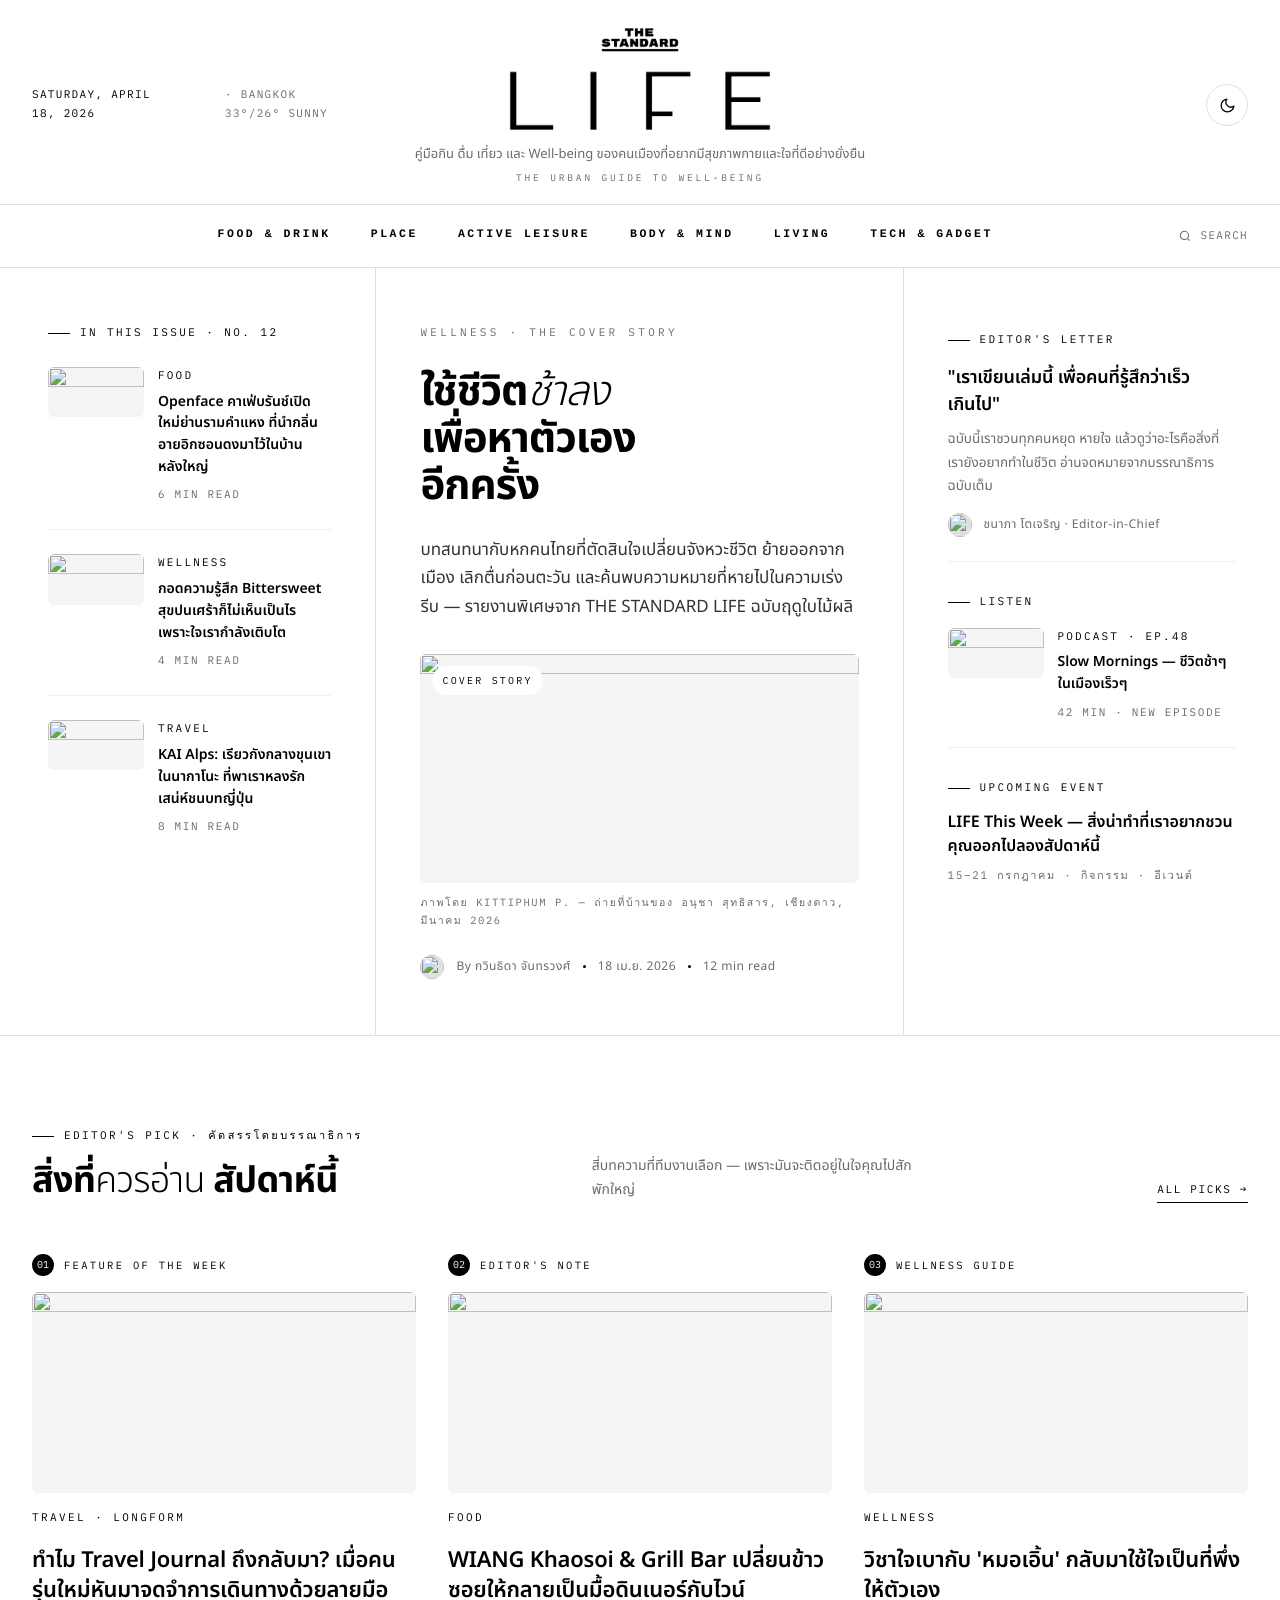
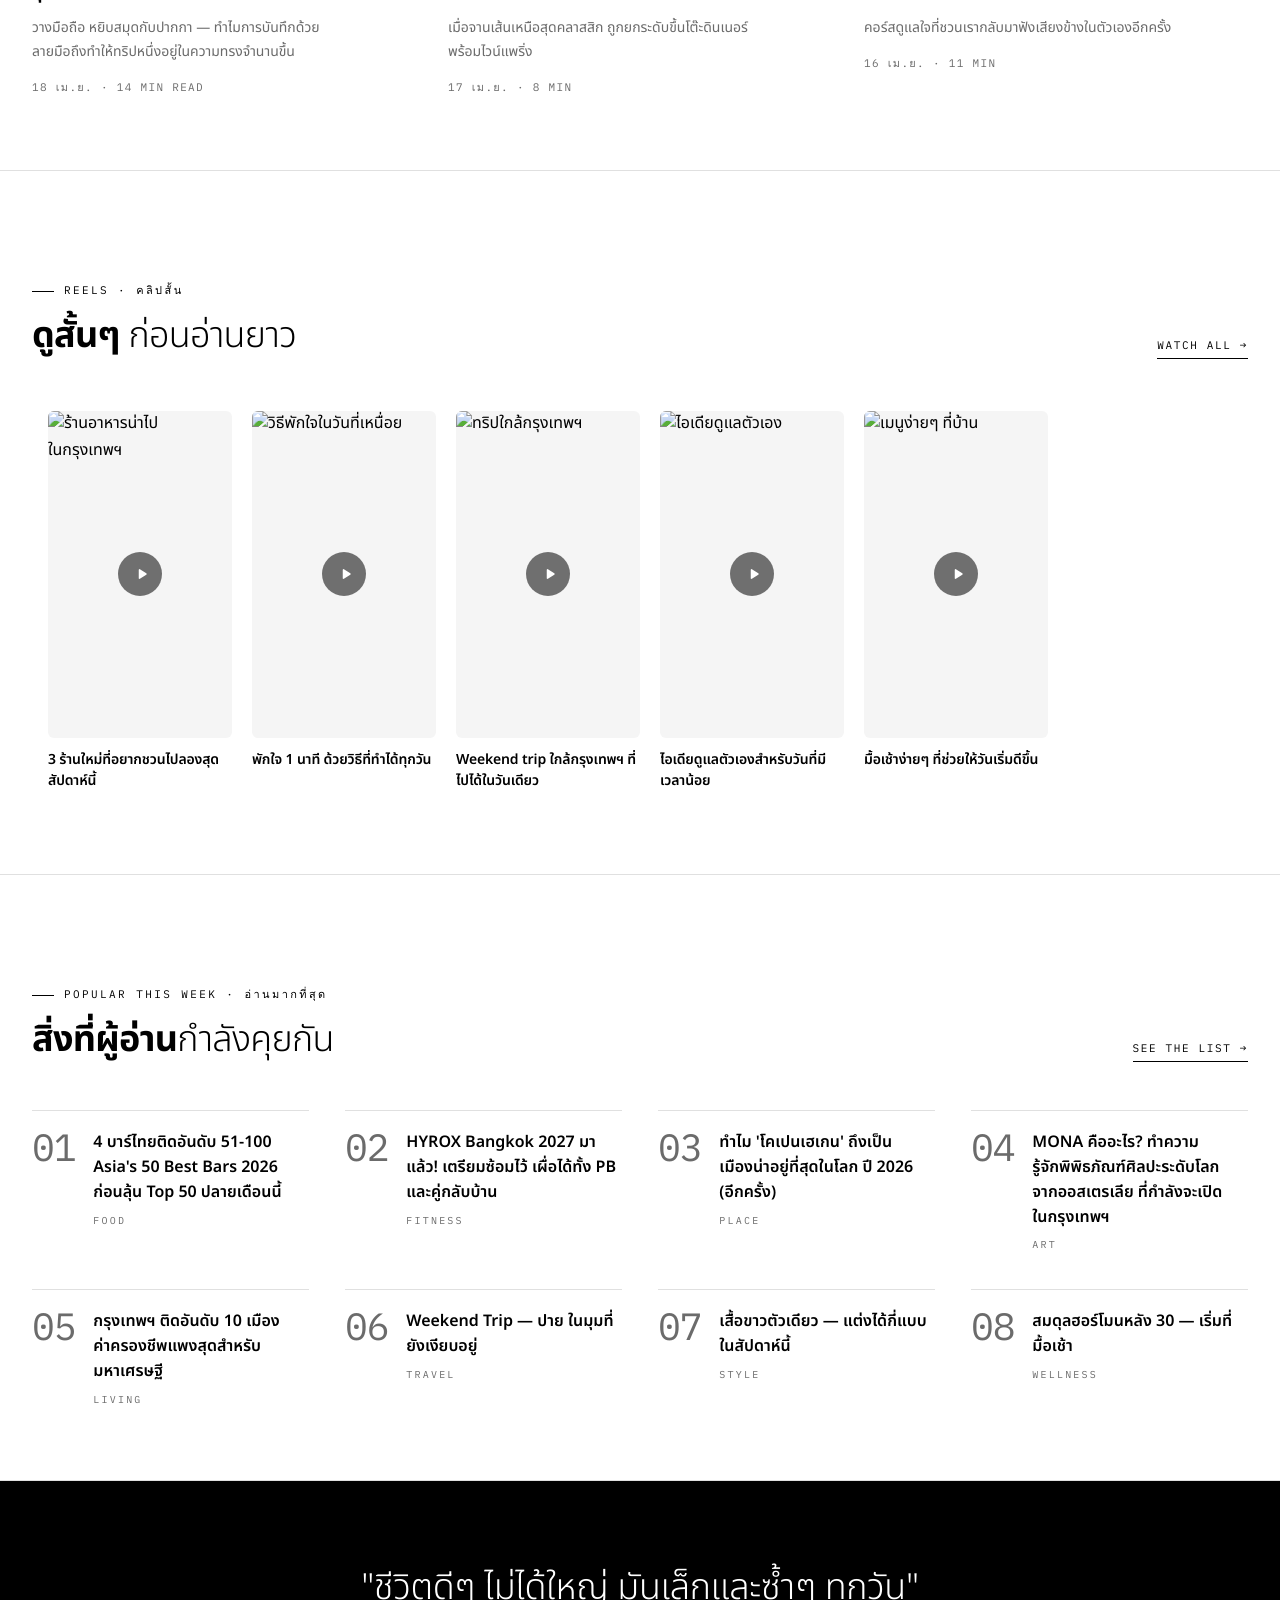
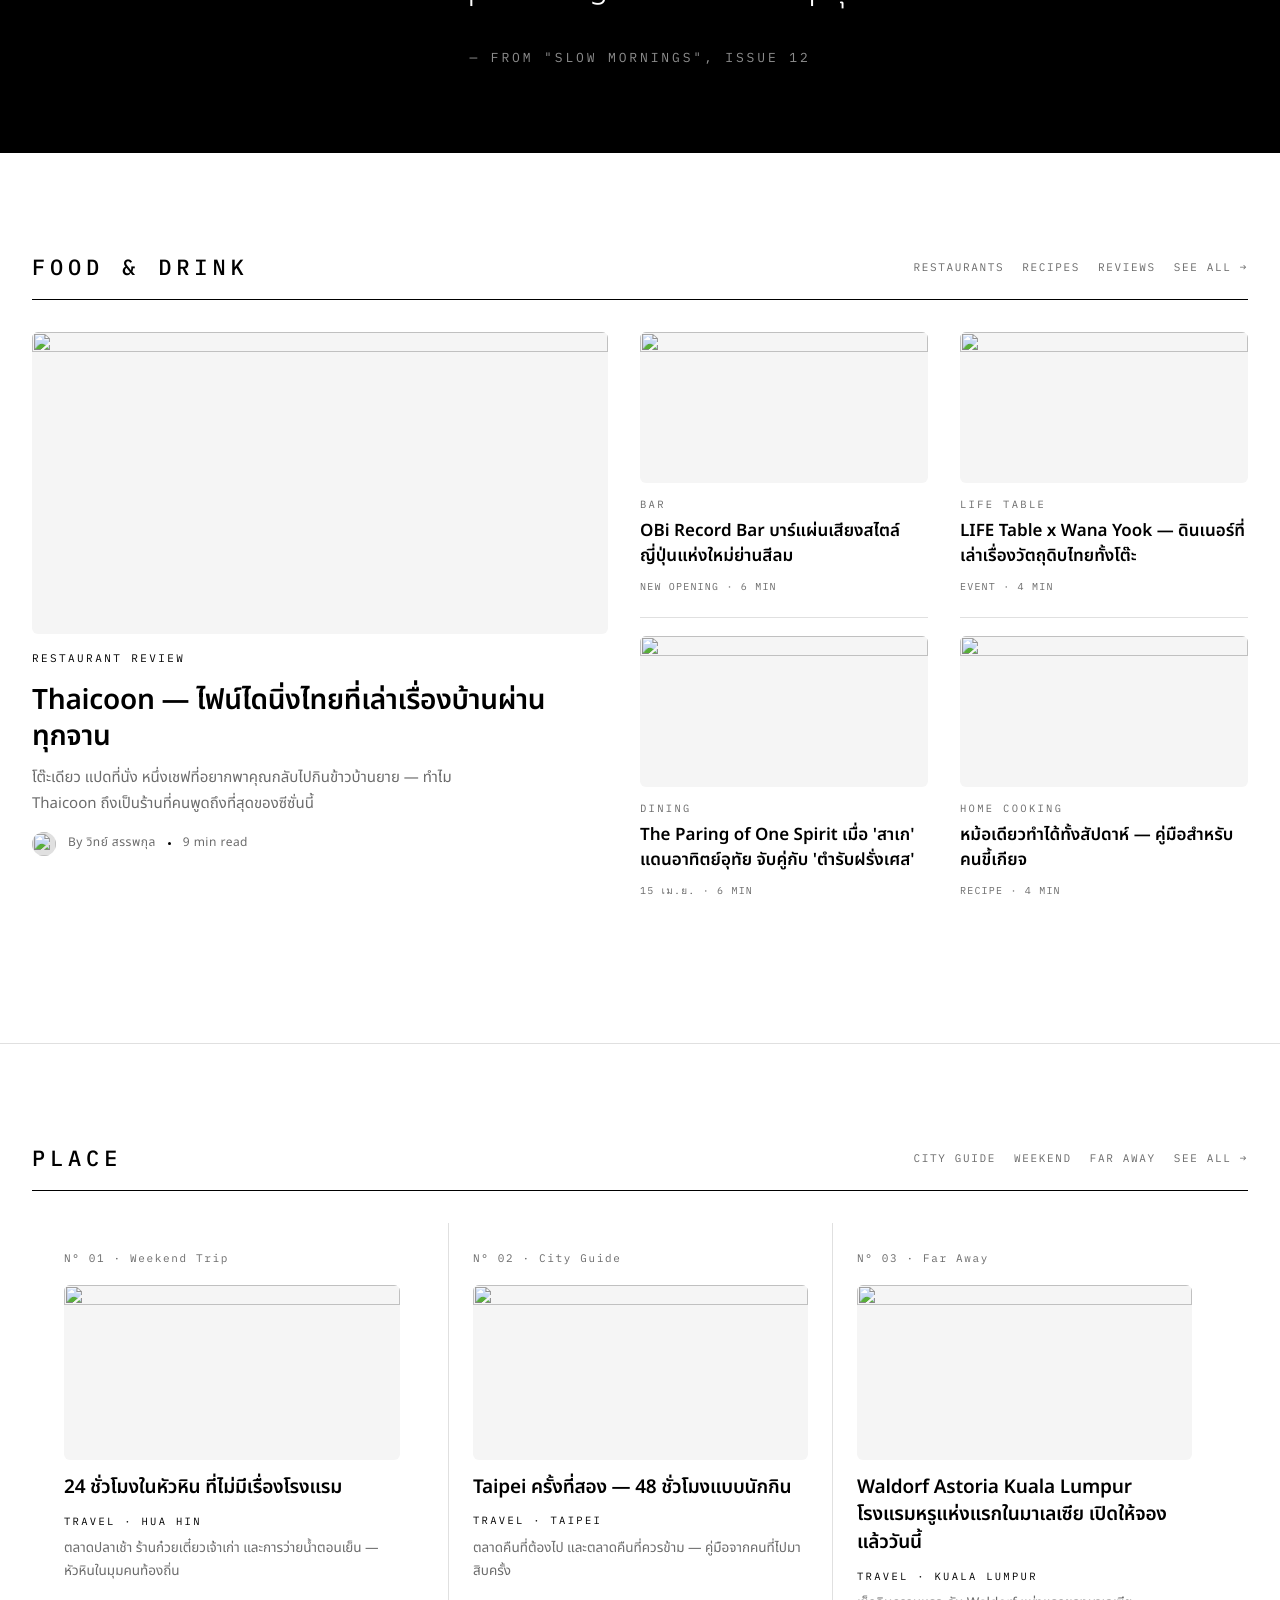
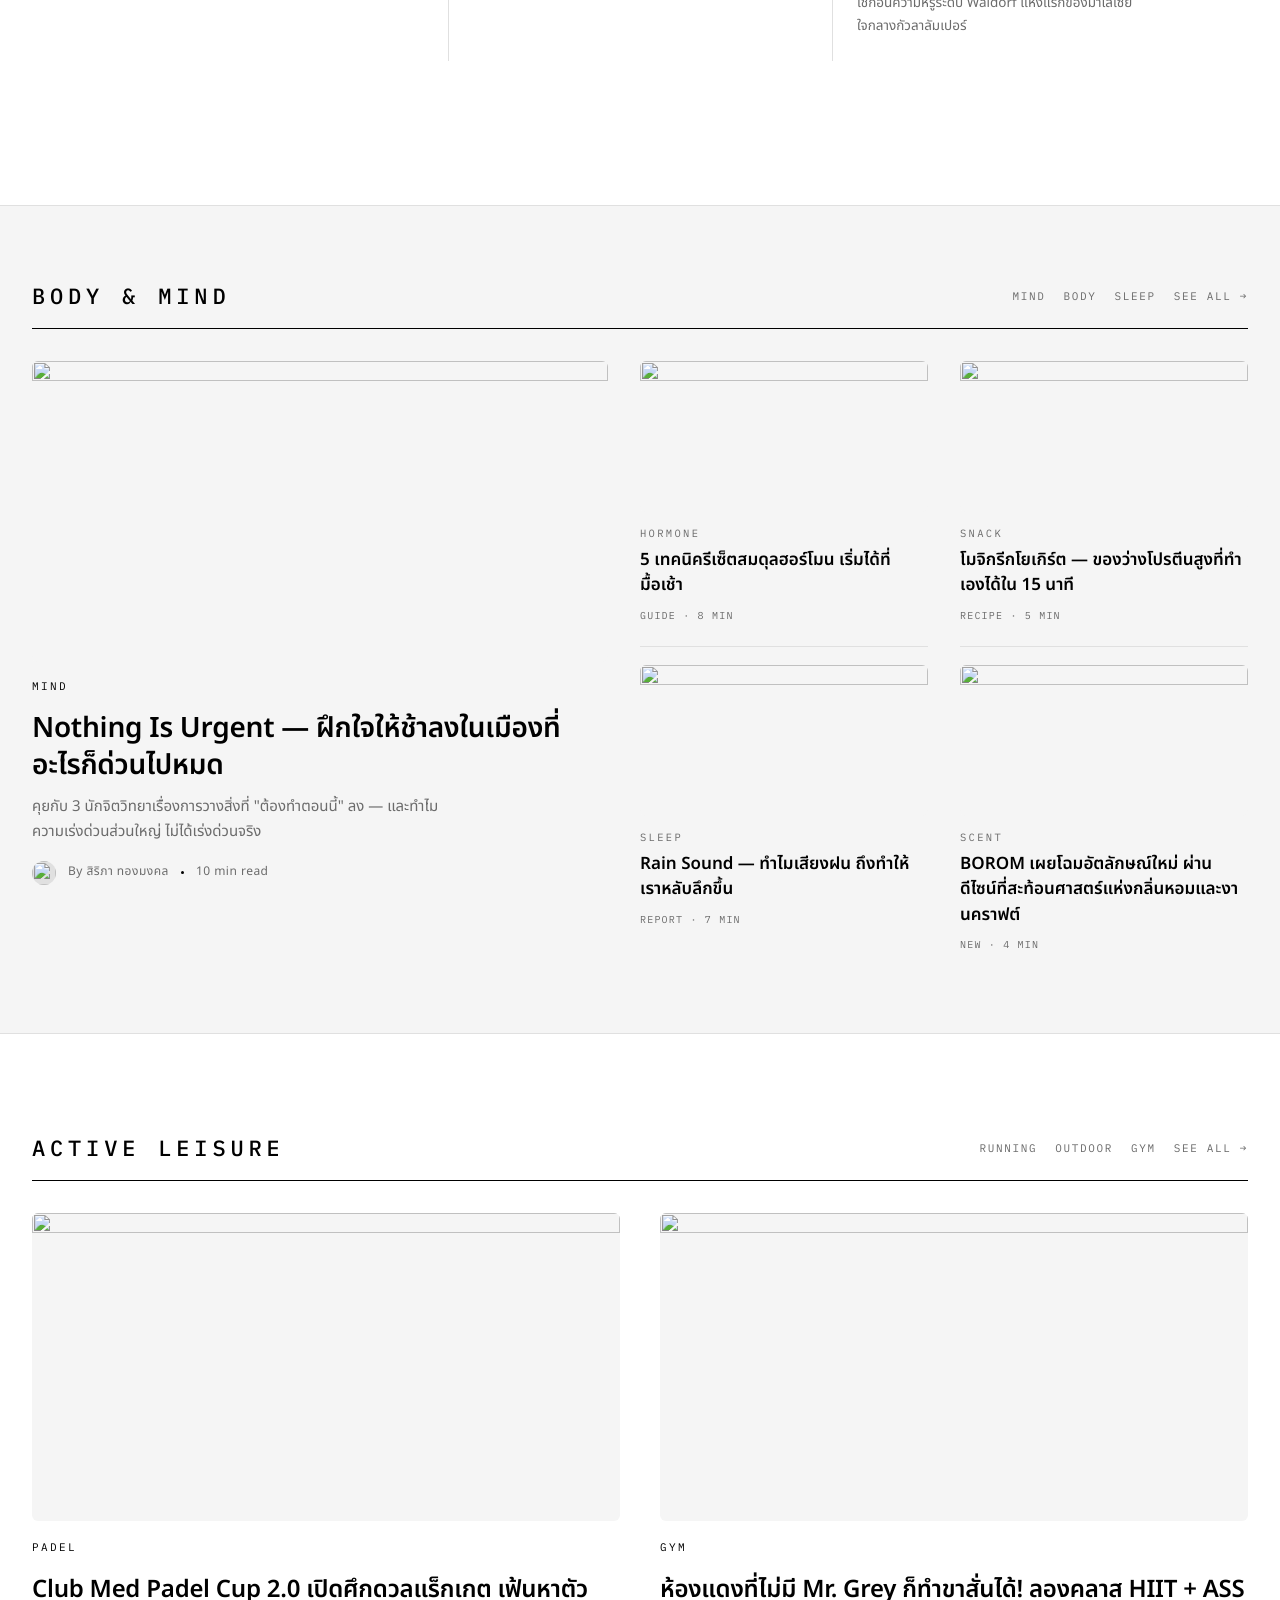
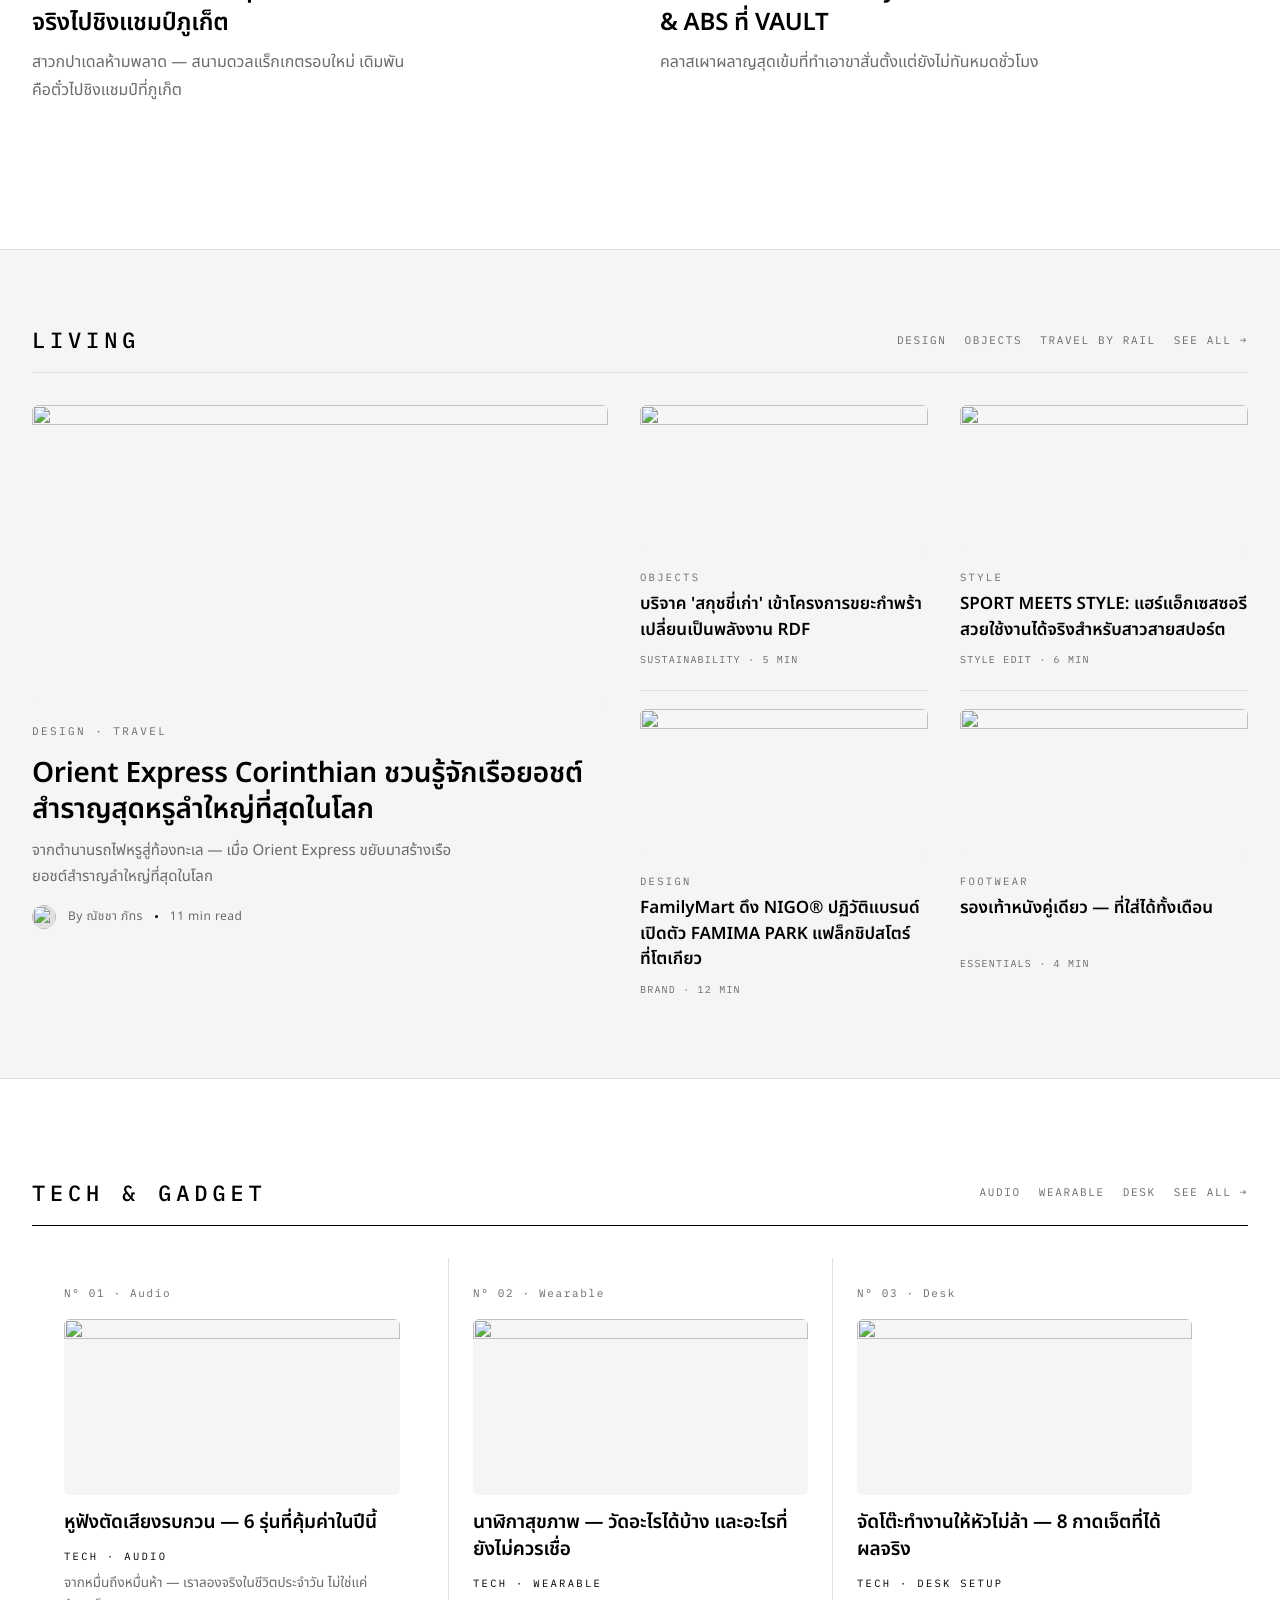
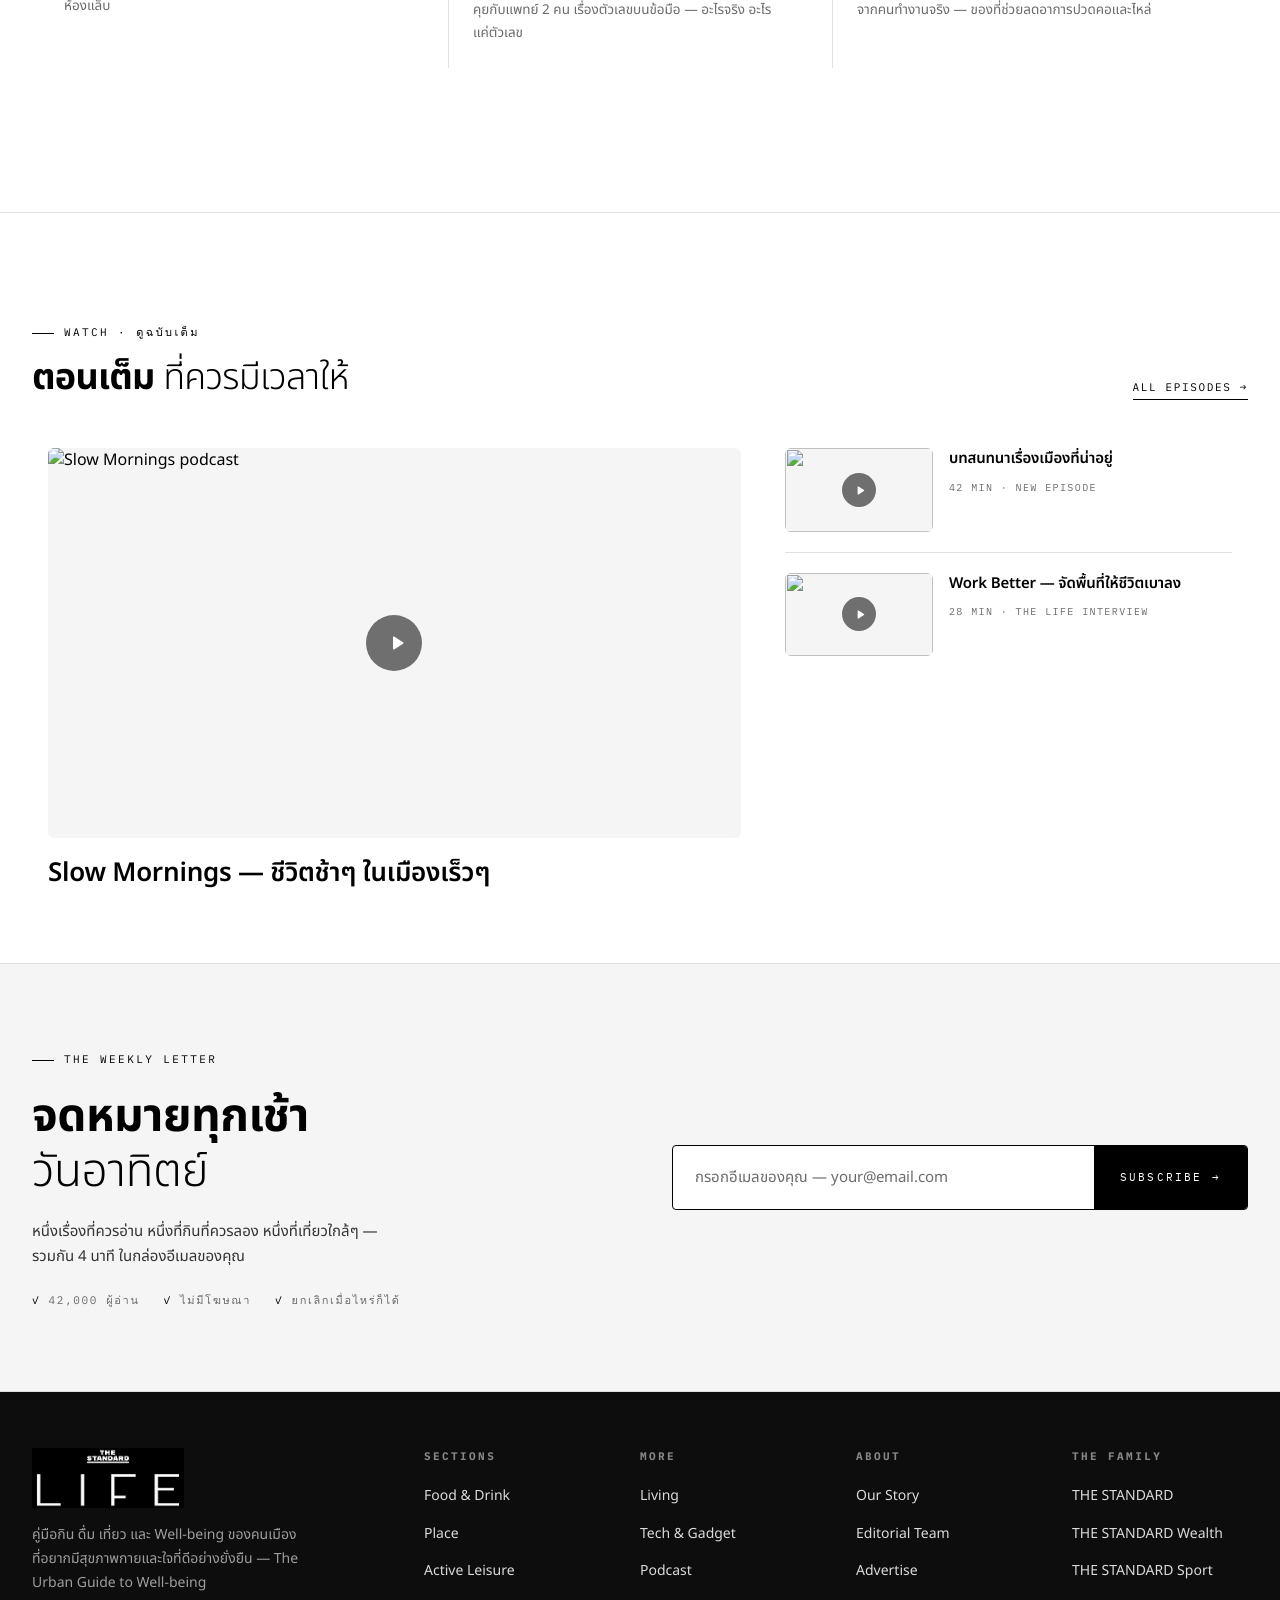
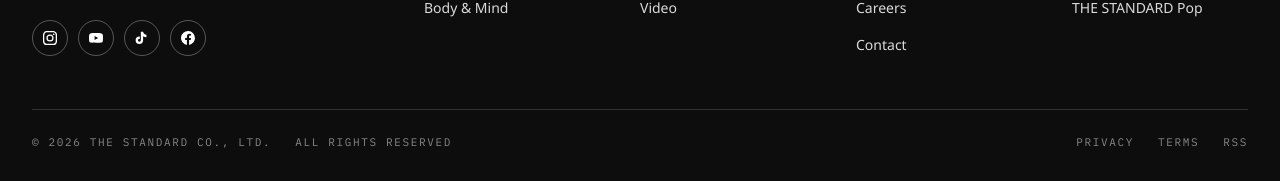
==== commit 57f03efa: "Update index.html" ====
--- a/index.html
+++ b/index.html
@@ -179,7 +179,7 @@
 
   /* ---------- CATEGORY ROW ---------- */
   .cat-row{padding:0 48px; margin-bottom:72px;}
-  .cat-row-head{display:flex; align-items:center; justify-content:space-between; border-top:1.5px solid var(--ink); padding:20px 0 32px; gap:20px; flex-wrap:wrap;}
+  .cat-row-head{display:flex; align-items:center; justify-content:space-between; border-top:0; border-bottom:1.5px solid var(--ink); padding:0 0 20px; margin-bottom:32px; gap:20px; flex-wrap:wrap;}
   .cat-row-head h2{font-family:var(--mono); font-weight:500; font-size:clamp(16px,2vw,22px); letter-spacing:.22em; line-height:1; color:var(--ink); text-transform:uppercase;}
   .cat-row-head h2 em{font-style:italic; font-weight:300;}
   .cat-row-head .cat-sub{display:flex; align-items:center; gap:18px; flex-wrap:wrap;}
@@ -223,7 +223,7 @@
 
   /* LIVING row — softened to a calm tone (was inverted black) */
   .dark-row{background:var(--cream); color:var(--ink); padding:96px 0; border-bottom:1px solid var(--line);}
-  .dark-row .cat-row-head{border-top:1px solid var(--line);}
+  .dark-row .cat-row-head{border-top:0; border-bottom:1px solid var(--line);}
   .dark-row .cat-row-head h2{color:var(--ink);}
   .dark-row .cat-row-head .cat-sub a{color:var(--muted);}
   .dark-row .cat-row-head .cat-sub a:hover{color:var(--ink);}
--- a/wordpress-plugin/thestandard-life/assets/css/life.css
+++ b/wordpress-plugin/thestandard-life/assets/css/life.css
@@ -187,7 +187,7 @@
      the heading it follows, and reads as the start of that row's cards rather
      than as the end of the row above. Spacing is the old one mirrored — 20px
      from name to line, 32px from line to the cards. */
-  .cat-row-head{display:flex; align-items:center; justify-content:space-between; border-bottom:1.5px solid var(--ink); padding:0 0 20px; margin-bottom:32px; gap:20px; flex-wrap:wrap;}
+  .cat-row-head{display:flex; align-items:center; justify-content:space-between; border-top:0; border-bottom:1.5px solid var(--ink); padding:0 0 20px; margin-bottom:32px; gap:20px; flex-wrap:wrap;}
   .cat-row-head h2{font-family:var(--mono); font-weight:500; font-size:clamp(16px,2vw,22px); letter-spacing:.22em; line-height:1; color:var(--ink); text-transform:uppercase;}
   .cat-row-head h2 em{font-style:italic; font-weight:300;}
   .cat-row-head .cat-sub{display:flex; align-items:center; gap:18px; flex-wrap:wrap;}
